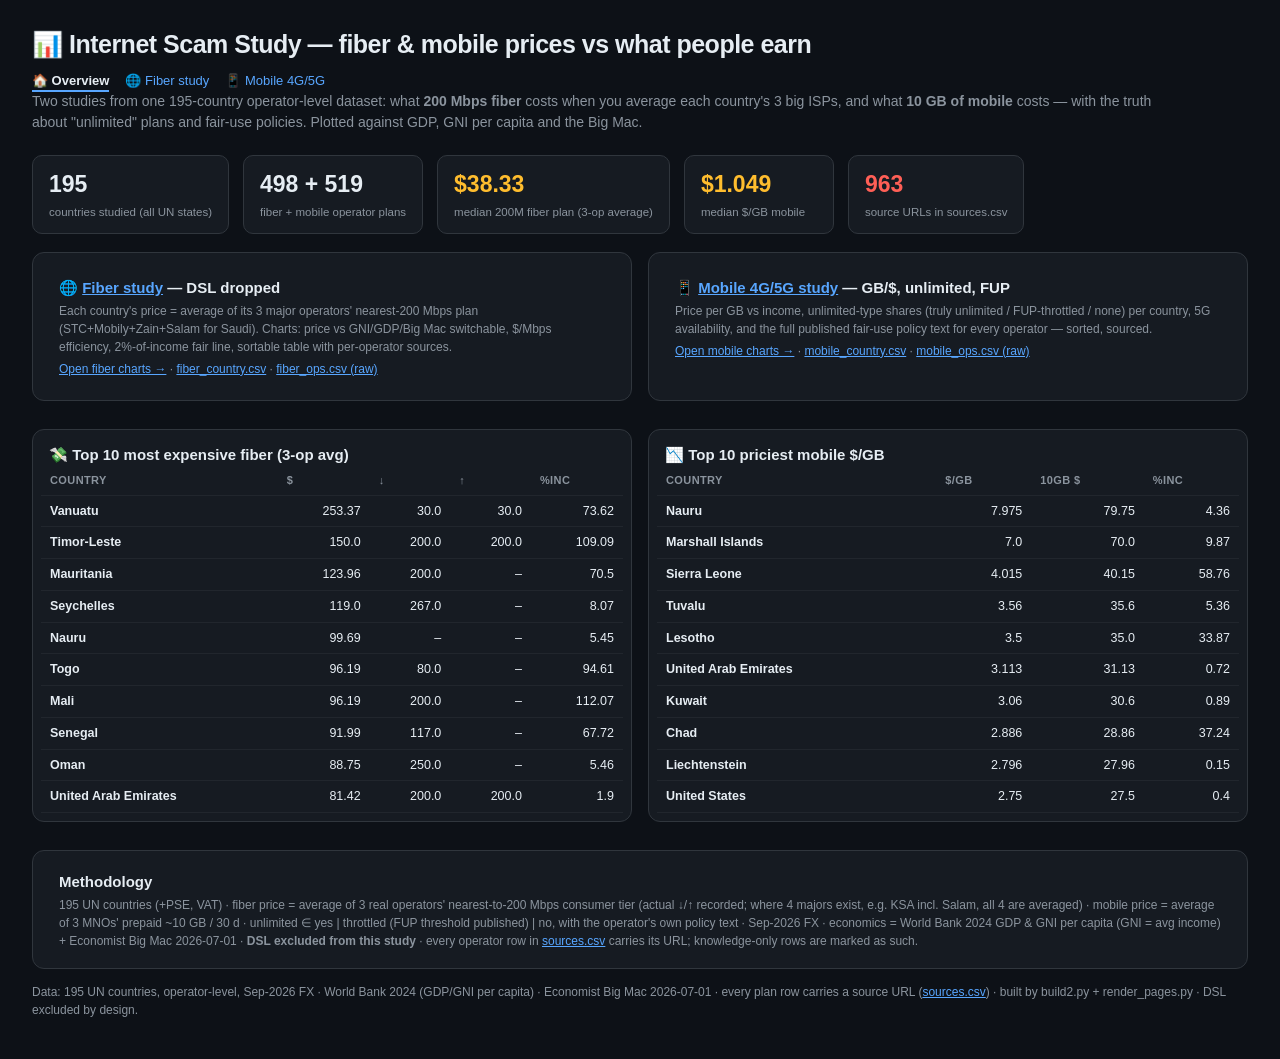
==== docs/index.html @ a50c8c19 "Exclude PNG business-grade tier from consumer average" ====
<!DOCTYPE html>
<html lang="en"><head><meta charset="utf-8">
<title>📊 Internet Scam Study — fiber & mobile prices vs what people earn</title>
<script src="https://cdn.plot.ly/plotly-2.32.0.min.js"></script>
<style>
:root{--bg:#0d1117;--panel:#161b22;--fg:#e6edf3;--dim:#8b949e;--red:#ff5f56;
--amber:#ffbd2e;--green:#3fd68c;--border:#30363d}
*{box-sizing:border-box}body{margin:0;background:var(--bg);color:var(--fg);
font:14px/1.5 -apple-system,"Segoe UI",Roboto,Helvetica,Arial,sans-serif}
header{padding:26px 32px 6px}h1{margin:0 0 6px;font-size:25px;letter-spacing:-.5px}
nav a{color:#58a6ff;text-decoration:none;margin-right:16px;font-size:13px}
nav a.cur{color:var(--fg);font-weight:700;border-bottom:2px solid #58a6ff;
padding-bottom:2px}
.sub{color:var(--dim);max-width:1150px}
.stats{display:flex;gap:14px;flex-wrap:wrap;padding:16px 32px 4px}
.stat{background:var(--panel);border:1px solid var(--border);border-radius:10px;
padding:11px 16px;min-width:150px}.stat b{display:block;font-size:23px}
.stat span{color:var(--dim);font-size:11.5px}
.red b{color:var(--red)}.green b{color:var(--green)}.amber b{color:var(--amber)}
.grid{display:grid;gap:16px;padding:14px 32px}
.grid.two{grid-template-columns:1fr 1fr}
@media(max-width:1100px){.grid.two{grid-template-columns:1fr}}
.card{background:var(--panel);border:1px solid var(--border);border-radius:12px;
padding:8px}.card h2{font-size:15px;margin:6px 8px 0}
.card p{font-size:12px;color:var(--dim);margin:2px 8px 4px}
.controls{padding:4px 32px 0;display:flex;gap:10px;align-items:center;flex-wrap:wrap}
select,button{background:#21262d;color:var(--fg);border:1px solid var(--border);
border-radius:6px;padding:6px 10px;font-size:13px;cursor:pointer}
select:hover,button:hover{border-color:#58a6ff}
.tblwrap{padding:8px 32px 40px;overflow-x:auto}
table{border-collapse:collapse;font-size:12.5px;width:100%}
th,td{padding:6px 9px;text-align:right;border-bottom:1px solid #21262d;
white-space:nowrap}
th:first-child,td:first-child,th.l,td.l{text-align:left}
th{cursor:pointer;color:var(--dim);font-size:11px;text-transform:uppercase;
letter-spacing:.4px;position:sticky;top:0;background:var(--panel)}
th:hover{color:#58a6ff}
tbody tr:hover{background:#1c2128}
.pill{padding:1px 8px;border-radius:20px;font-size:11px;background:#21262d;
color:var(--dim)}
.ok{color:var(--green)}.warn{color:var(--amber)}.bad{color:var(--red)}
a{color:#58a6ff}footer{color:var(--dim);font-size:12px;padding:0 32px 40px}
.exp{font-size:11px;color:var(--dim)}
</style></head><body>
<header><h1>📊 Internet Scam Study — fiber & mobile prices vs what people earn</h1>
<nav><a href="index.html" class=cur>🏠 Overview</a><a href="fiber.html">🌐 Fiber study</a><a href="mobile.html">📱 Mobile 4G/5G</a></nav>
<div class="sub">Two studies from one 195-country operator-level dataset: what <b>200 Mbps fiber</b> costs when you average each country's 3 big ISPs, and what <b>10 GB of mobile</b> costs — with the truth about "unlimited" plans and fair-use policies. Plotted against GDP, GNI per capita and the Big Mac.</div></header>

<div class="stats">
 <div class="stat"><b>195</b><span>countries studied (all UN states)</span></div>
 <div class="stat"><b>498 + 519</b>
 <span>fiber + mobile operator plans</span></div>
 <div class="stat amber"><b>$38.33</b><span>median 200M fiber
 plan (3-op average)</span></div>
 <div class="stat amber"><b>$1.049</b><span>median $/GB mobile</span></div>
 <div class="stat red"><b>963</b><span>source URLs in
 sources.csv</span></div>
</div>
<div class="grid two">
 <div class="card" style="padding:18px">
  <h2>🌐 <a href="fiber.html">Fiber study</a> — DSL dropped</h2>
  <p>Each country's price = average of its 3 major operators' nearest-200 Mbps plan
  (STC+Mobily+Zain+Salam for Saudi). Charts: price vs GNI/GDP/Big Mac switchable,
  $/Mbps efficiency, 2%-of-income fair line, sortable table with per-operator
  sources.</p>
  <p><a href="fiber.html">Open fiber charts →</a> ·
  <a href="data/fiber_country.csv">fiber_country.csv</a> ·
  <a href="data/fiber_ops.csv">fiber_ops.csv (raw)</a></p>
 </div>
 <div class="card" style="padding:18px">
  <h2>📱 <a href="mobile.html">Mobile 4G/5G study</a> — GB/$, unlimited, FUP</h2>
  <p>Price per GB vs income, unlimited-type shares (truly unlimited / FUP-throttled /
  none) per country, 5G availability, and the full published fair-use policy text
  for every operator — sorted, sourced.</p>
  <p><a href="mobile.html">Open mobile charts →</a> ·
  <a href="data/mobile_country.csv">mobile_country.csv</a> ·
  <a href="data/mobile_ops.csv">mobile_ops.csv (raw)</a></p>
 </div>
</div>
<div class="grid two">
 <div class="card"><h2>💸 Top 10 most expensive fiber (3-op avg)</h2><table><thead><tr><th>Country</th><th class="l">$</th><th class="l">↓</th><th class="l">↑</th><th class="l">%inc</th></tr></thead><tbody><tr><td class="l"><b>Vanuatu</b></td><td>253.37</td><td>30.0</td><td>30.0</td><td>73.62</td></tr><tr><td class="l"><b>Timor-Leste</b></td><td>150.0</td><td>200.0</td><td>200.0</td><td>109.09</td></tr><tr><td class="l"><b>Mauritania</b></td><td>123.96</td><td>200.0</td><td>–</td><td>70.5</td></tr><tr><td class="l"><b>Seychelles</b></td><td>119.0</td><td>267.0</td><td>–</td><td>8.07</td></tr><tr><td class="l"><b>Nauru</b></td><td>99.69</td><td>–</td><td>–</td><td>5.45</td></tr><tr><td class="l"><b>Togo</b></td><td>96.19</td><td>80.0</td><td>–</td><td>94.61</td></tr><tr><td class="l"><b>Mali</b></td><td>96.19</td><td>200.0</td><td>–</td><td>112.07</td></tr><tr><td class="l"><b>Senegal</b></td><td>91.99</td><td>117.0</td><td>–</td><td>67.72</td></tr><tr><td class="l"><b>Oman</b></td><td>88.75</td><td>250.0</td><td>–</td><td>5.46</td></tr><tr><td class="l"><b>United Arab Emirates</b></td><td>81.42</td><td>200.0</td><td>200.0</td><td>1.9</td></tr></tbody></table></div>
 <div class="card"><h2>📉 Top 10 priciest mobile $/GB</h2><table><thead><tr><th>Country</th><th class="l">$/GB</th><th class="l">10GB $</th><th class="l">%inc</th></tr></thead><tbody><tr><td class="l"><b>Nauru</b></td><td>7.975</td><td>79.75</td><td>4.36</td></tr><tr><td class="l"><b>Marshall Islands</b></td><td>7.0</td><td>70.0</td><td>9.87</td></tr><tr><td class="l"><b>Sierra Leone</b></td><td>4.015</td><td>40.15</td><td>58.76</td></tr><tr><td class="l"><b>Tuvalu</b></td><td>3.56</td><td>35.6</td><td>5.36</td></tr><tr><td class="l"><b>Lesotho</b></td><td>3.5</td><td>35.0</td><td>33.87</td></tr><tr><td class="l"><b>United Arab Emirates</b></td><td>3.113</td><td>31.13</td><td>0.72</td></tr><tr><td class="l"><b>Kuwait</b></td><td>3.06</td><td>30.6</td><td>0.89</td></tr><tr><td class="l"><b>Chad</b></td><td>2.886</td><td>28.86</td><td>37.24</td></tr><tr><td class="l"><b>Liechtenstein</b></td><td>2.796</td><td>27.96</td><td>0.15</td></tr><tr><td class="l"><b>United States</b></td><td>2.75</td><td>27.5</td><td>0.4</td></tr></tbody></table></div>
</div>
<div class="grid"><div class="card" style="padding:14px 18px">
 <h2>Methodology</h2>
 <p class="sub" style="max-width:none">195 UN countries (+PSE, VAT) · fiber price =
 average of 3 real operators' nearest-to-200 Mbps consumer tier (actual ↓/↑ recorded;
 where 4 majors exist, e.g. KSA incl. Salam, all 4 are averaged) · mobile price =
 average of 3 MNOs' prepaid ~10 GB / 30 d · unlimited ∈
 yes | throttled (FUP threshold published) | no, with the operator's own policy text ·
 Sep-2026 FX · economics = World Bank 2024 GDP & GNI per capita (GNI = avg income) +
 Economist Big Mac 2026-07-01 · <b>DSL excluded from this study</b> ·
 every operator row in <a href="data/sources.csv">sources.csv</a> carries its URL;
 knowledge-only rows are marked as such.</p>
</div></div>

<footer>Data: 195 UN countries, operator-level, Sep-2026 FX · World Bank 2024
(GDP/GNI per capita) · Economist Big Mac 2026-07-01 · every plan row carries a
source URL (<a href="data/sources.csv">sources.csv</a>) · built by
build2.py + render_pages.py · DSL excluded by design.</footer>
<script></script>
</body></html>
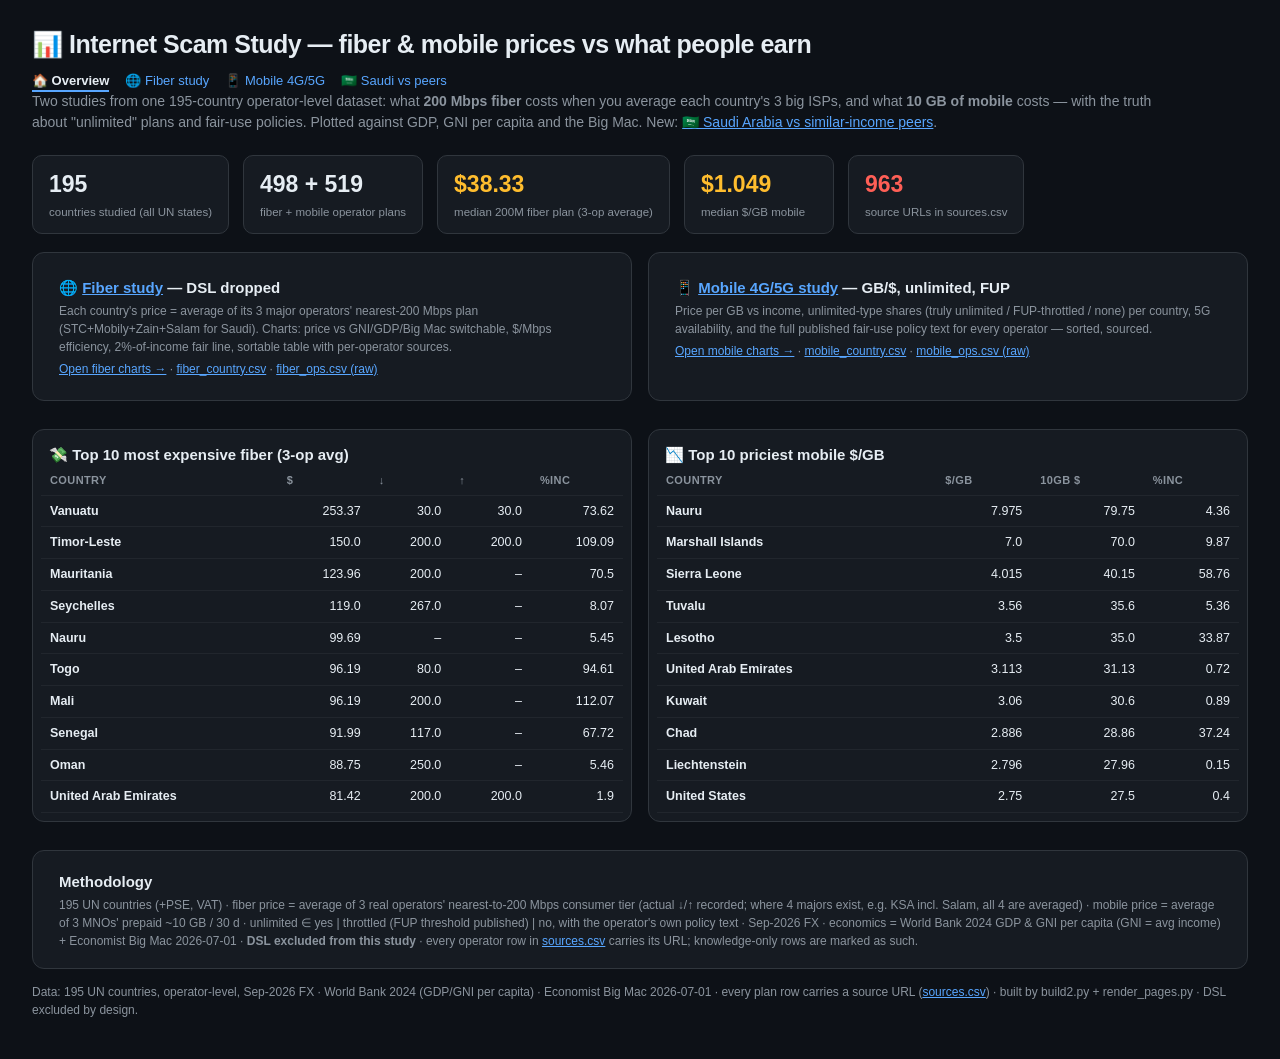
==== commit b678f6bc: "Add Saudi vs peers page (fiber + mobile tables)" ====
--- a/docs/index.html
+++ b/docs/index.html
@@ -43,8 +43,8 @@
 .exp{font-size:11px;color:var(--dim)}
 </style></head><body>
 <header><h1>📊 Internet Scam Study — fiber & mobile prices vs what people earn</h1>
-<nav><a href="index.html" class=cur>🏠 Overview</a><a href="fiber.html">🌐 Fiber study</a><a href="mobile.html">📱 Mobile 4G/5G</a></nav>
-<div class="sub">Two studies from one 195-country operator-level dataset: what <b>200 Mbps fiber</b> costs when you average each country's 3 big ISPs, and what <b>10 GB of mobile</b> costs — with the truth about "unlimited" plans and fair-use policies. Plotted against GDP, GNI per capita and the Big Mac.</div></header>
+<nav><a href="index.html" class=cur>🏠 Overview</a><a href="fiber.html">🌐 Fiber study</a><a href="mobile.html">📱 Mobile 4G/5G</a><a href="saudi.html">🇸🇦 Saudi vs peers</a></nav>
+<div class="sub">Two studies from one 195-country operator-level dataset: what <b>200 Mbps fiber</b> costs when you average each country's 3 big ISPs, and what <b>10 GB of mobile</b> costs — with the truth about "unlimited" plans and fair-use policies. Plotted against GDP, GNI per capita and the Big Mac. New: <a href="saudi.html">🇸🇦 Saudi Arabia vs similar-income peers</a>.</div></header>
 
 <div class="stats">
  <div class="stat"><b>195</b><span>countries studied (all UN states)</span></div>
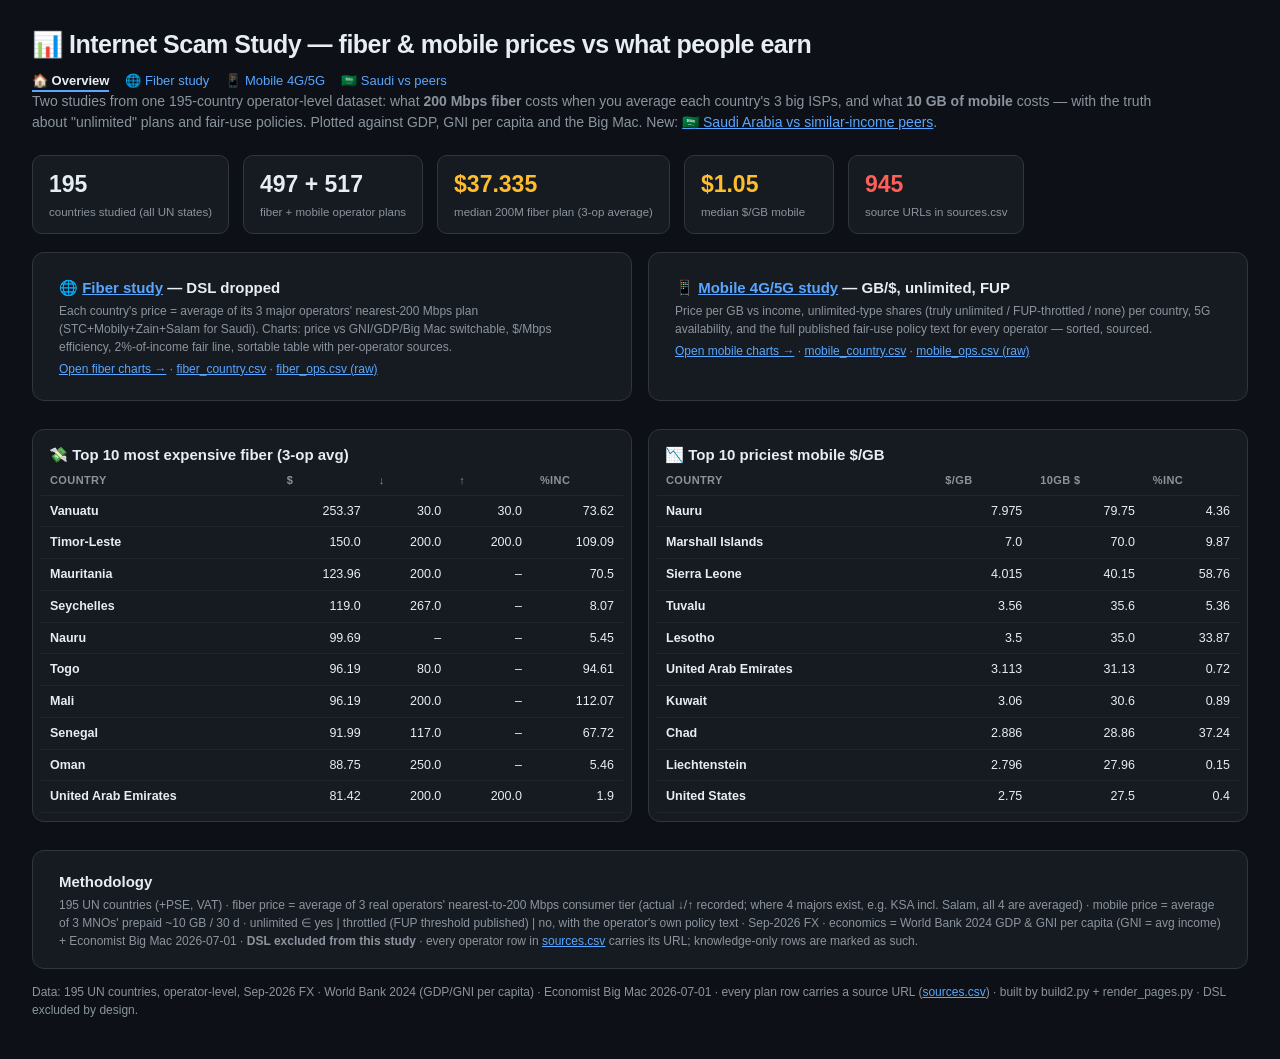
==== commit 87596729: "South America final clean version" ====
--- a/docs/index.html
+++ b/docs/index.html
@@ -48,12 +48,12 @@
 
 <div class="stats">
  <div class="stat"><b>195</b><span>countries studied (all UN states)</span></div>
- <div class="stat"><b>498 + 519</b>
+ <div class="stat"><b>497 + 517</b>
  <span>fiber + mobile operator plans</span></div>
- <div class="stat amber"><b>$38.33</b><span>median 200M fiber
+ <div class="stat amber"><b>$37.335</b><span>median 200M fiber
  plan (3-op average)</span></div>
- <div class="stat amber"><b>$1.049</b><span>median $/GB mobile</span></div>
- <div class="stat red"><b>963</b><span>source URLs in
+ <div class="stat amber"><b>$1.05</b><span>median $/GB mobile</span></div>
+ <div class="stat red"><b>945</b><span>source URLs in
  sources.csv</span></div>
 </div>
 <div class="grid two">
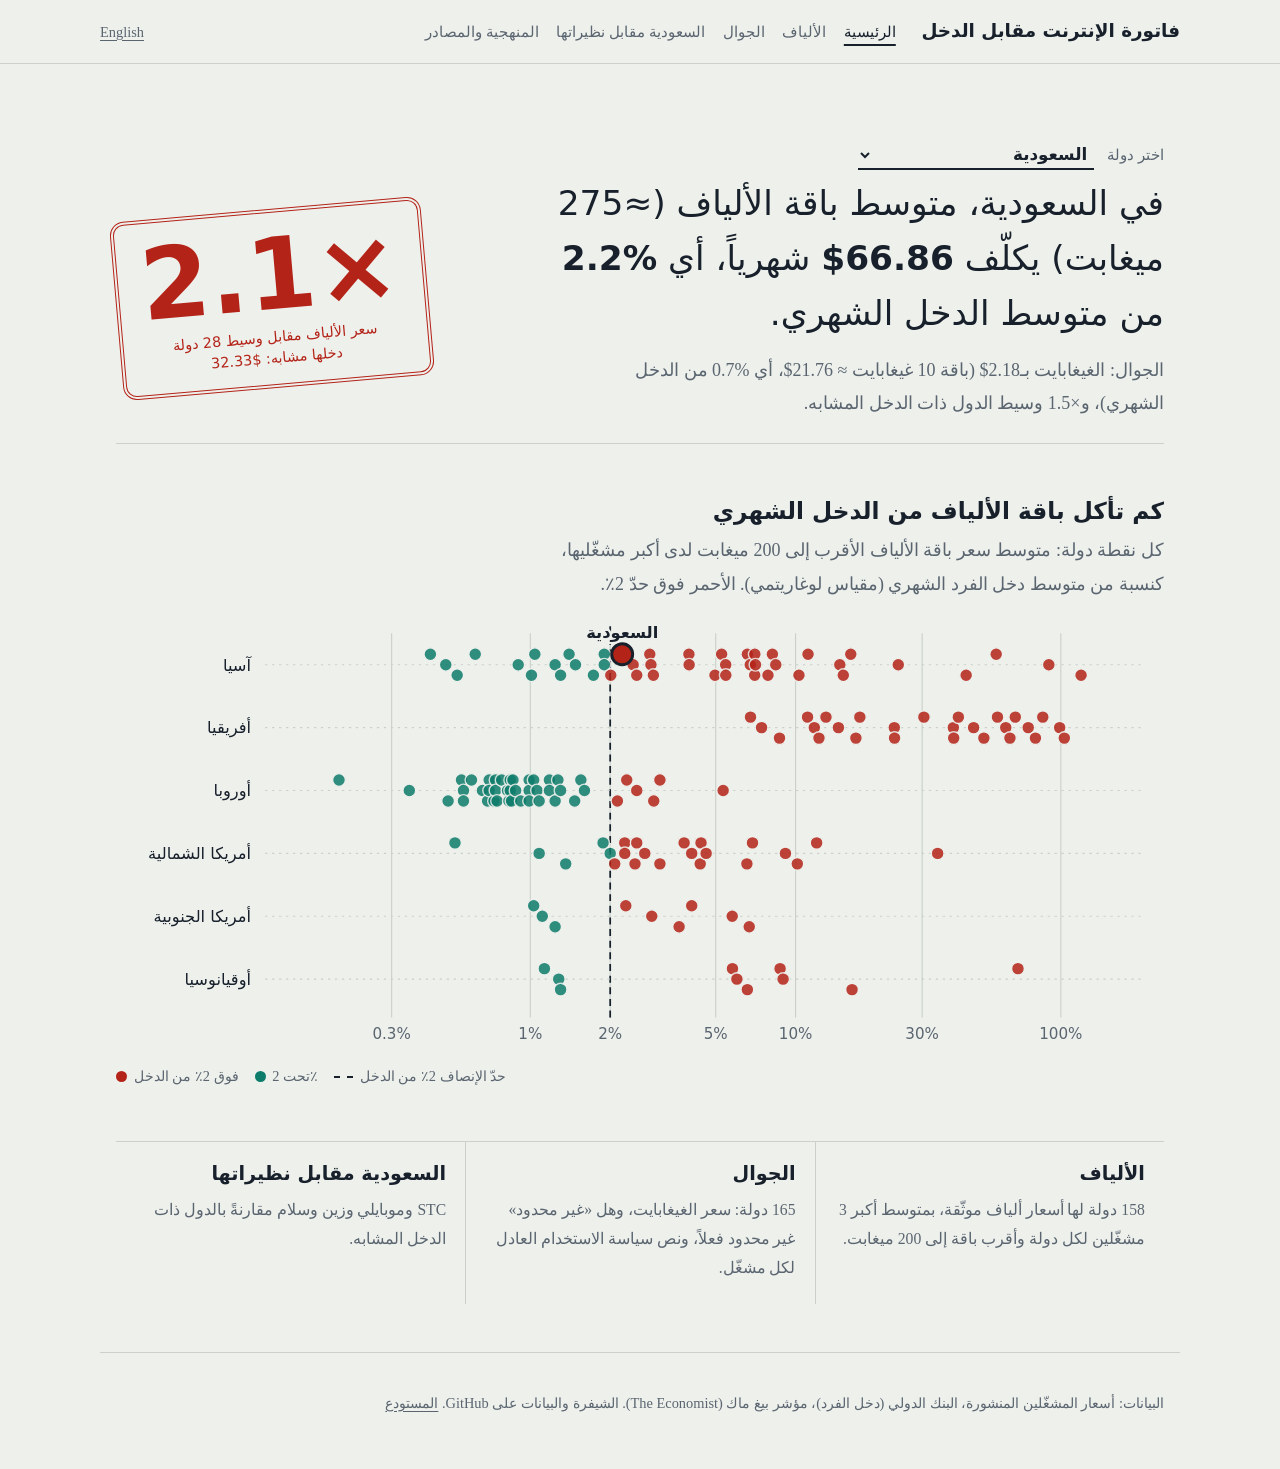
==== commit 67955f8a: "Arabic-first redesign, audit tooling, README - render_site.py replaces render_pages.py: Arabic at do" ====
--- a/docs/index.html
+++ b/docs/index.html
@@ -1,102 +1,40 @@
-<!DOCTYPE html>
-<html lang="en"><head><meta charset="utf-8">
-<title>📊 Internet Scam Study — fiber & mobile prices vs what people earn</title>
-<script src="https://cdn.plot.ly/plotly-2.32.0.min.js"></script>
-<style>
-:root{--bg:#0d1117;--panel:#161b22;--fg:#e6edf3;--dim:#8b949e;--red:#ff5f56;
---amber:#ffbd2e;--green:#3fd68c;--border:#30363d}
-*{box-sizing:border-box}body{margin:0;background:var(--bg);color:var(--fg);
-font:14px/1.5 -apple-system,"Segoe UI",Roboto,Helvetica,Arial,sans-serif}
-header{padding:26px 32px 6px}h1{margin:0 0 6px;font-size:25px;letter-spacing:-.5px}
-nav a{color:#58a6ff;text-decoration:none;margin-right:16px;font-size:13px}
-nav a.cur{color:var(--fg);font-weight:700;border-bottom:2px solid #58a6ff;
-padding-bottom:2px}
-.sub{color:var(--dim);max-width:1150px}
-.stats{display:flex;gap:14px;flex-wrap:wrap;padding:16px 32px 4px}
-.stat{background:var(--panel);border:1px solid var(--border);border-radius:10px;
-padding:11px 16px;min-width:150px}.stat b{display:block;font-size:23px}
-.stat span{color:var(--dim);font-size:11.5px}
-.red b{color:var(--red)}.green b{color:var(--green)}.amber b{color:var(--amber)}
-.grid{display:grid;gap:16px;padding:14px 32px}
-.grid.two{grid-template-columns:1fr 1fr}
-@media(max-width:1100px){.grid.two{grid-template-columns:1fr}}
-.card{background:var(--panel);border:1px solid var(--border);border-radius:12px;
-padding:8px}.card h2{font-size:15px;margin:6px 8px 0}
-.card p{font-size:12px;color:var(--dim);margin:2px 8px 4px}
-.controls{padding:4px 32px 0;display:flex;gap:10px;align-items:center;flex-wrap:wrap}
-select,button{background:#21262d;color:var(--fg);border:1px solid var(--border);
-border-radius:6px;padding:6px 10px;font-size:13px;cursor:pointer}
-select:hover,button:hover{border-color:#58a6ff}
-.tblwrap{padding:8px 32px 40px;overflow-x:auto}
-table{border-collapse:collapse;font-size:12.5px;width:100%}
-th,td{padding:6px 9px;text-align:right;border-bottom:1px solid #21262d;
-white-space:nowrap}
-th:first-child,td:first-child,th.l,td.l{text-align:left}
-th{cursor:pointer;color:var(--dim);font-size:11px;text-transform:uppercase;
-letter-spacing:.4px;position:sticky;top:0;background:var(--panel)}
-th:hover{color:#58a6ff}
-tbody tr:hover{background:#1c2128}
-.pill{padding:1px 8px;border-radius:20px;font-size:11px;background:#21262d;
-color:var(--dim)}
-.ok{color:var(--green)}.warn{color:var(--amber)}.bad{color:var(--red)}
-a{color:#58a6ff}footer{color:var(--dim);font-size:12px;padding:0 32px 40px}
-.exp{font-size:11px;color:var(--dim)}
-</style></head><body>
-<header><h1>📊 Internet Scam Study — fiber & mobile prices vs what people earn</h1>
-<nav><a href="index.html" class=cur>🏠 Overview</a><a href="fiber.html">🌐 Fiber study</a><a href="mobile.html">📱 Mobile 4G/5G</a><a href="saudi.html">🇸🇦 Saudi vs peers</a></nav>
-<div class="sub">Two studies from one 195-country operator-level dataset: what <b>200 Mbps fiber</b> costs when you average each country's 3 big ISPs, and what <b>10 GB of mobile</b> costs — with the truth about "unlimited" plans and fair-use policies. Plotted against GDP, GNI per capita and the Big Mac. New: <a href="saudi.html">🇸🇦 Saudi Arabia vs similar-income peers</a>.</div></header>
+<!doctype html>
+<html lang="ar" dir="rtl">
+<head><meta charset="utf-8"><meta name="viewport" content="width=device-width,initial-scale=1">
+<title>فاتورة الإنترنت مقابل الدخل</title><meta name="description" content="دراسة لأسعار الألياف والجوال في 195 دولة، بمتوسط أكبر 3 مشغّلين في كل دولة، مقارنةً بدخل الفرد.">
+<link rel="stylesheet" href="assets/fonts.css"><link rel="stylesheet" href="assets/site.css">
+</head>
+<body>
+<header class="top"><a class="brand" href="index.html">فاتورة الإنترنت مقابل الدخل</a>
+<nav aria-label="primary"><a href="index.html" aria-current=page>الرئيسية</a><a href="fiber.html">الألياف</a><a href="mobile.html">الجوال</a><a href="saudi.html">السعودية مقابل نظيراتها</a><a href="method.html">المنهجية والمصادر</a></nav>
+<a class="lang" href="en/index.html" hreflang="en">English</a></header>
+<main>
 
-<div class="stats">
- <div class="stat"><b>195</b><span>countries studied (all UN states)</span></div>
- <div class="stat"><b>497 + 517</b>
- <span>fiber + mobile operator plans</span></div>
- <div class="stat amber"><b>$37.335</b><span>median 200M fiber
- plan (3-op average)</span></div>
- <div class="stat amber"><b>$1.05</b><span>median $/GB mobile</span></div>
- <div class="stat red"><b>945</b><span>source URLs in
- sources.csv</span></div>
-</div>
-<div class="grid two">
- <div class="card" style="padding:18px">
-  <h2>🌐 <a href="fiber.html">Fiber study</a> — DSL dropped</h2>
-  <p>Each country's price = average of its 3 major operators' nearest-200 Mbps plan
-  (STC+Mobily+Zain+Salam for Saudi). Charts: price vs GNI/GDP/Big Mac switchable,
-  $/Mbps efficiency, 2%-of-income fair line, sortable table with per-operator
-  sources.</p>
-  <p><a href="fiber.html">Open fiber charts →</a> ·
-  <a href="data/fiber_country.csv">fiber_country.csv</a> ·
-  <a href="data/fiber_ops.csv">fiber_ops.csv (raw)</a></p>
- </div>
- <div class="card" style="padding:18px">
-  <h2>📱 <a href="mobile.html">Mobile 4G/5G study</a> — GB/$, unlimited, FUP</h2>
-  <p>Price per GB vs income, unlimited-type shares (truly unlimited / FUP-throttled /
-  none) per country, 5G availability, and the full published fair-use policy text
-  for every operator — sorted, sourced.</p>
-  <p><a href="mobile.html">Open mobile charts →</a> ·
-  <a href="data/mobile_country.csv">mobile_country.csv</a> ·
-  <a href="data/mobile_ops.csv">mobile_ops.csv (raw)</a></p>
- </div>
-</div>
-<div class="grid two">
- <div class="card"><h2>💸 Top 10 most expensive fiber (3-op avg)</h2><table><thead><tr><th>Country</th><th class="l">$</th><th class="l">↓</th><th class="l">↑</th><th class="l">%inc</th></tr></thead><tbody><tr><td class="l"><b>Vanuatu</b></td><td>253.37</td><td>30.0</td><td>30.0</td><td>73.62</td></tr><tr><td class="l"><b>Timor-Leste</b></td><td>150.0</td><td>200.0</td><td>200.0</td><td>109.09</td></tr><tr><td class="l"><b>Mauritania</b></td><td>123.96</td><td>200.0</td><td>–</td><td>70.5</td></tr><tr><td class="l"><b>Seychelles</b></td><td>119.0</td><td>267.0</td><td>–</td><td>8.07</td></tr><tr><td class="l"><b>Nauru</b></td><td>99.69</td><td>–</td><td>–</td><td>5.45</td></tr><tr><td class="l"><b>Togo</b></td><td>96.19</td><td>80.0</td><td>–</td><td>94.61</td></tr><tr><td class="l"><b>Mali</b></td><td>96.19</td><td>200.0</td><td>–</td><td>112.07</td></tr><tr><td class="l"><b>Senegal</b></td><td>91.99</td><td>117.0</td><td>–</td><td>67.72</td></tr><tr><td class="l"><b>Oman</b></td><td>88.75</td><td>250.0</td><td>–</td><td>5.46</td></tr><tr><td class="l"><b>United Arab Emirates</b></td><td>81.42</td><td>200.0</td><td>200.0</td><td>1.9</td></tr></tbody></table></div>
- <div class="card"><h2>📉 Top 10 priciest mobile $/GB</h2><table><thead><tr><th>Country</th><th class="l">$/GB</th><th class="l">10GB $</th><th class="l">%inc</th></tr></thead><tbody><tr><td class="l"><b>Nauru</b></td><td>7.975</td><td>79.75</td><td>4.36</td></tr><tr><td class="l"><b>Marshall Islands</b></td><td>7.0</td><td>70.0</td><td>9.87</td></tr><tr><td class="l"><b>Sierra Leone</b></td><td>4.015</td><td>40.15</td><td>58.76</td></tr><tr><td class="l"><b>Tuvalu</b></td><td>3.56</td><td>35.6</td><td>5.36</td></tr><tr><td class="l"><b>Lesotho</b></td><td>3.5</td><td>35.0</td><td>33.87</td></tr><tr><td class="l"><b>United Arab Emirates</b></td><td>3.113</td><td>31.13</td><td>0.72</td></tr><tr><td class="l"><b>Kuwait</b></td><td>3.06</td><td>30.6</td><td>0.89</td></tr><tr><td class="l"><b>Chad</b></td><td>2.886</td><td>28.86</td><td>37.24</td></tr><tr><td class="l"><b>Liechtenstein</b></td><td>2.796</td><td>27.96</td><td>0.15</td></tr><tr><td class="l"><b>United States</b></td><td>2.75</td><td>27.5</td><td>0.4</td></tr></tbody></table></div>
-</div>
-<div class="grid"><div class="card" style="padding:14px 18px">
- <h2>Methodology</h2>
- <p class="sub" style="max-width:none">195 UN countries (+PSE, VAT) · fiber price =
- average of 3 real operators' nearest-to-200 Mbps consumer tier (actual ↓/↑ recorded;
- where 4 majors exist, e.g. KSA incl. Salam, all 4 are averaged) · mobile price =
- average of 3 MNOs' prepaid ~10 GB / 30 d · unlimited ∈
- yes | throttled (FUP threshold published) | no, with the operator's own policy text ·
- Sep-2026 FX · economics = World Bank 2024 GDP & GNI per capita (GNI = avg income) +
- Economist Big Mac 2026-07-01 · <b>DSL excluded from this study</b> ·
- every operator row in <a href="data/sources.csv">sources.csv</a> carries its URL;
- knowledge-only rows are marked as such.</p>
-</div></div>
-
-<footer>Data: 195 UN countries, operator-level, Sep-2026 FX · World Bank 2024
-(GDP/GNI per capita) · Economist Big Mac 2026-07-01 · every plan row carries a
-source URL (<a href="data/sources.csv">sources.csv</a>) · built by
-build2.py + render_pages.py · DSL excluded by design.</footer>
-<script></script>
+<section class="hero" aria-live="polite">
+<label class="picker"><span>اختر دولة</span><select id="country"><option value="ISL">آيسلندا</option><option value="AZE">أذربيجان</option><option value="ARM">أرمينيا</option><option value="AUS">أستراليا</option><option value="CAF">أفريقيا الوسطى</option><option value="AFG">أفغانستان</option><option value="ALB">ألبانيا</option><option value="DEU">ألمانيا</option><option value="ATG">أنتيغوا وبربودا</option><option value="AND">أندورا</option><option value="AGO">أنغولا</option><option value="URY">أورغواي</option><option value="UZB">أوزبكستان</option><option value="UGA">أوغندا</option><option value="UKR">أوكرانيا</option><option value="IRL">أيرلندا</option><option value="ETH">إثيوبيا</option><option value="ERI">إريتريا</option><option value="ESP">إسبانيا</option><option value="EST">إستونيا</option><option value="ISR">إسرائيل</option><option value="SWZ">إسواتيني</option><option value="IDN">إندونيسيا</option><option value="IRN">إيران</option><option value="ITA">إيطاليا</option><option value="ARG">الأرجنتين</option><option value="JOR">الأردن</option><option value="ECU">الإكوادور</option><option value="ARE">الإمارات</option><option value="BHR">البحرين</option><option value="BRA">البرازيل</option><option value="PRT">البرتغال</option><option value="BIH">البوسنة والهرسك</option><option value="CZE">التشيك</option><option value="MNE">الجبل الأسود</option><option value="DZA">الجزائر</option><option value="DNK">الدانمرك</option><option value="DOM">الدومينيكان</option><option value="CPV">الرأس الأخضر</option><option value="SAU" selected>السعودية</option><option value="SLV">السلفادور</option><option value="SEN">السنغال</option><option value="SDN">السودان</option><option value="SWE">السويد</option><option value="SOM">الصومال</option><option value="CHN">الصين</option><option value="IRQ">العراق</option><option value="GAB">الغابون</option><option value="VAT">الفاتيكان</option><option value="PHL">الفلبين</option><option value="CMR">الكاميرون</option><option value="COG">الكونغو</option><option value="COD">الكونغو الديمقراطية</option><option value="KWT">الكويت</option><option value="MAR">المغرب</option><option value="MEX">المكسيك</option><option value="GBR">المملكة المتحدة</option><option value="NOR">النرويج</option><option value="AUT">النمسا</option><option value="NER">النيجر</option><option value="IND">الهند</option><option value="USA">الولايات المتحدة</option><option value="JPN">اليابان</option><option value="YEM">اليمن</option><option value="GRC">اليونان</option><option value="PNG">بابوا غينيا الجديدة</option><option value="PRY">باراغواي</option><option value="PAK">باكستان</option><option value="PLW">بالاو</option><option value="BRB">بربادوس</option><option value="BRN">بروناي</option><option value="BEL">بلجيكا</option><option value="BGR">بلغاريا</option><option value="BLZ">بليز</option><option value="BGD">بنغلاديش</option><option value="PAN">بنما</option><option value="BEN">بنين</option><option value="BTN">بوتان</option><option value="BWA">بوتسوانا</option><option value="BFA">بوركينا فاسو</option><option value="BDI">بوروندي</option><option value="POL">بولندا</option><option value="BOL">بوليفيا</option><option value="PER">بيرو</option><option value="BLR">بيلاروس</option><option value="THA">تايلاند</option><option value="TKM">تركمانستان</option><option value="TUR">تركيا</option><option value="TTO">ترينيداد وتوباغو</option><option value="TCD">تشاد</option><option value="CHL">تشيلي</option><option value="TZA">تنزانيا</option><option value="TGO">توغو</option><option value="TUV">توفالو</option><option value="TUN">تونس</option><option value="TON">تونغا</option><option value="TLS">تيمور - ليشتي</option><option value="JAM">جامايكا</option><option value="BHS">جزر البهاما</option><option value="COM">جزر القمر</option><option value="MDV">جزر المالديف</option><option value="SLB">جزر سليمان</option><option value="MHL">جزر مارشال</option><option value="ZAF">جنوب أفريقيا</option><option value="SSD">جنوب السودان</option><option value="GEO">جورجيا</option><option value="DJI">جيبوتي</option><option value="DMA">دومينيكا</option><option value="RWA">رواندا</option><option value="RUS">روسيا</option><option value="ROU">رومانيا</option><option value="ZMB">زامبيا</option><option value="ZWE">زيمبابوي</option><option value="CIV">ساحل العاج</option><option value="WSM">ساموا</option><option value="SMR">سان مارينو</option><option value="VCT">سانت فنسنت والغرينادين</option><option value="KNA">سانت كيتس ونيفيس</option><option value="LCA">سانت لوسيا</option><option value="STP">ساو تومي وبرينسيبي</option><option value="LKA">سريلانكا</option><option value="SVK">سلوفاكيا</option><option value="SVN">سلوفينيا</option><option value="SGP">سنغافورة</option><option value="SYR">سوريا</option><option value="SUR">سورينام</option><option value="CHE">سويسرا</option><option value="SLE">سيراليون</option><option value="SYC">سيشل</option><option value="SRB">صربيا</option><option value="TJK">طاجيكستان</option><option value="OMN">عُمان</option><option value="GMB">غامبيا</option><option value="GHA">غانا</option><option value="GRD">غرينادا</option><option value="GTM">غواتيمالا</option><option value="GUY">غيانا</option><option value="GIN">غينيا</option><option value="GNQ">غينيا الاستوائية</option><option value="GNB">غينيا بيساو</option><option value="VUT">فانواتو</option><option value="FRA">فرنسا</option><option value="PSE">فلسطين</option><option value="VEN">فنزويلا</option><option value="FIN">فنلندا</option><option value="VNM">فيتنام</option><option value="FJI">فيجي</option><option value="CYP">قبرص</option><option value="QAT">قطر</option><option value="KGZ">قيرغيزستان</option><option value="KAZ">كازاخستان</option><option value="HRV">كرواتيا</option><option value="KHM">كمبوديا</option><option value="CAN">كندا</option><option value="CUB">كوبا</option><option value="KOR">كوريا الجنوبية</option><option value="PRK">كوريا الشمالية</option><option value="CRI">كوستاريكا</option><option value="COL">كولومبيا</option><option value="KIR">كيريباتي</option><option value="KEN">كينيا</option><option value="LVA">لاتفيا</option><option value="LAO">لاوس</option><option value="LBN">لبنان</option><option value="LUX">لوكسمبورغ</option><option value="LBY">ليبيا</option><option value="LBR">ليبيريا</option><option value="LTU">ليتوانيا</option><option value="LIE">ليختنشتاين</option><option value="LSO">ليسوتو</option><option value="MLT">مالطا</option><option value="MLI">مالي</option><option value="MYS">ماليزيا</option><option value="MDG">مدغشقر</option><option value="EGY">مصر</option><option value="MKD">مقدونيا الشمالية</option><option value="MWI">ملاوي</option><option value="MNG">منغوليا</option><option value="MRT">موريتانيا</option><option value="MUS">موريشيوس</option><option value="MOZ">موزمبيق</option><option value="MDA">مولدوفا</option><option value="MCO">موناكو</option><option value="MMR">ميانمار (بورما)</option><option value="FSM">ميكرونيزيا</option><option value="NAM">ناميبيا</option><option value="NRU">ناورو</option><option value="NPL">نيبال</option><option value="NGA">نيجيريا</option><option value="NIC">نيكاراغوا</option><option value="NZL">نيوزيلندا</option><option value="HTI">هايتي</option><option value="HND">هندوراس</option><option value="HUN">هنغاريا</option><option value="NLD">هولندا</option></select></label>
+<p class="lede" id="lede"></p>
+<p class="stamp" id="stamp" hidden><span id="stampnum"></span><span id="stamplab"></span></p>
+<p class="lede2" id="lede2"></p>
+</section>
+<section>
+<h2>كم تأكل باقة الألياف من الدخل الشهري</h2>
+<p class="note">كل نقطة دولة: متوسط سعر باقة الألياف الأقرب إلى 200 ميغابت لدى أكبر مشغّليها، كنسبة من متوسط دخل الفرد الشهري (مقياس لوغاريتمي). الأحمر فوق حدّ 2٪.</p>
+<figure class="scroll"><svg class="chart strip" data-kind="f" viewBox="0 0 900 378" role="img" aria-label="كم تأكل باقة الألياف من الدخل الشهري"><line class="grid" x1="236.7" x2="236.7" y1="14" y2="344"/><text class="tick" x="236.7" y="362" text-anchor="middle">0.3%</text><line class="grid" x1="355.8" x2="355.8" y1="14" y2="344"/><text class="tick" x="355.8" y="362" text-anchor="middle">1%</text><line class="grid" x1="424.4" x2="424.4" y1="14" y2="344"/><text class="tick" x="424.4" y="362" text-anchor="middle">2%</text><line class="grid" x1="515.0" x2="515.0" y1="14" y2="344"/><text class="tick" x="515.0" y="362" text-anchor="middle">5%</text><line class="grid" x1="583.6" x2="583.6" y1="14" y2="344"/><text class="tick" x="583.6" y="362" text-anchor="middle">10%</text><line class="grid" x1="692.3" x2="692.3" y1="14" y2="344"/><text class="tick" x="692.3" y="362" text-anchor="middle">30%</text><line class="grid" x1="811.4" x2="811.4" y1="14" y2="344"/><text class="tick" x="811.4" y="362" text-anchor="middle">100%</text><line class="fair" x1="424.4" x2="424.4" y1="8" y2="344"/><line class="lane" x1="128" x2="880" y1="41.0" y2="41.0"/><text class="lab" x="116" y="46.0" text-anchor="end">آسيا</text><circle class="dot under" data-iso="SGP" cx="270.0" cy="32.0" r="5.5"/><circle class="dot under" data-iso="CHN" cx="283.2" cy="41.0" r="5.5"/><circle class="dot under" data-iso="KOR" cx="293.0" cy="50.0" r="5.5"/><circle class="dot under" data-iso="ISR" cx="308.5" cy="32.0" r="5.5"/><circle class="dot under" data-iso="IRN" cx="345.4" cy="41.0" r="5.5"/><circle class="dot under" data-iso="JPN" cx="356.8" cy="50.0" r="5.5"/><circle class="dot under" data-iso="CYP" cx="359.7" cy="32.0" r="5.5"/><circle class="dot under" data-iso="KWT" cx="377.1" cy="41.0" r="5.5"/><circle class="dot under" data-iso="QAT" cx="381.8" cy="50.0" r="5.5"/><circle class="dot under" data-iso="TUR" cx="389.1" cy="32.0" r="5.5"/><circle class="dot under" data-iso="BRN" cx="394.6" cy="41.0" r="5.5"/><circle class="dot under" data-iso="KAZ" cx="410.0" cy="50.0" r="5.5"/><circle class="dot under" data-iso="VNM" cx="419.3" cy="32.0" r="5.5"/><circle class="dot under" data-iso="ARE" cx="419.3" cy="41.0" r="5.5"/><circle class="dot over" data-iso="ARM" cx="424.9" cy="50.0" r="5.5"/><circle class="dot over" data-iso="SAU" cx="434.7" cy="32.0" r="5.5"/><circle class="dot over" data-iso="BTN" cx="444.1" cy="41.0" r="5.5"/><circle class="dot over" data-iso="THA" cx="447.2" cy="50.0" r="5.5"/><circle class="dot over" data-iso="MYS" cx="458.4" cy="32.0" r="5.5"/><circle class="dot over" data-iso="BHR" cx="459.4" cy="41.0" r="5.5"/><circle class="dot over" data-iso="AZE" cx="461.5" cy="50.0" r="5.5"/><circle class="dot over" data-iso="GEO" cx="492.0" cy="32.0" r="5.5"/><circle class="dot over" data-iso="MNG" cx="492.2" cy="41.0" r="5.5"/><circle class="dot over" data-iso="IND" cx="514.4" cy="50.0" r="5.5"/><circle class="dot over" data-iso="IDN" cx="520.1" cy="32.0" r="5.5"/><circle class="dot over" data-iso="UZB" cx="523.6" cy="41.0" r="5.5"/><circle class="dot over" data-iso="OMN" cx="523.7" cy="50.0" r="5.5"/><circle class="dot over" data-iso="PHL" cx="542.2" cy="32.0" r="5.5"/><circle class="dot over" data-iso="IRQ" cx="544.7" cy="41.0" r="5.5"/><circle class="dot over" data-iso="MDV" cx="548.5" cy="50.0" r="5.5"/><circle class="dot over" data-iso="LKA" cx="548.6" cy="32.0" r="5.5"/><circle class="dot over" data-iso="KGZ" cx="549.2" cy="41.0" r="5.5"/><circle class="dot over" data-iso="JOR" cx="559.9" cy="50.0" r="5.5"/><circle class="dot over" data-iso="TJK" cx="563.7" cy="32.0" r="5.5"/><circle class="dot over" data-iso="LBN" cx="566.6" cy="41.0" r="5.5"/><circle class="dot over" data-iso="NPL" cx="586.5" cy="50.0" r="5.5"/><circle class="dot over" data-iso="BGD" cx="594.3" cy="32.0" r="5.5"/><circle class="dot over" data-iso="PSE" cx="621.6" cy="41.0" r="5.5"/><circle class="dot over" data-iso="TKM" cx="624.6" cy="50.0" r="5.5"/><circle class="dot over" data-iso="KHM" cx="631.0" cy="32.0" r="5.5"/><circle class="dot over" data-iso="PAK" cx="671.8" cy="41.0" r="5.5"/><circle class="dot over" data-iso="LAO" cx="730.1" cy="50.0" r="5.5"/><circle class="dot over" data-iso="MMR" cx="755.9" cy="32.0" r="5.5"/><circle class="dot over" data-iso="AFG" cx="801.1" cy="41.0" r="5.5"/><circle class="dot over" data-iso="TLS" cx="828.8" cy="50.0" r="5.5"/><line class="lane" x1="128" x2="880" y1="95.0" y2="95.0"/><text class="lab" x="116" y="100.0" text-anchor="end">أفريقيا</text><circle class="dot over" data-iso="LBY" cx="544.9" cy="86.0" r="5.5"/><circle class="dot over" data-iso="SYC" cx="554.4" cy="95.0" r="5.5"/><circle class="dot over" data-iso="TUN" cx="569.8" cy="104.0" r="5.5"/><circle class="dot over" data-iso="ZAF" cx="593.9" cy="86.0" r="5.5"/><circle class="dot over" data-iso="GNQ" cx="599.7" cy="95.0" r="5.5"/><circle class="dot over" data-iso="DZA" cx="603.7" cy="104.0" r="5.5"/><circle class="dot over" data-iso="MAR" cx="609.7" cy="86.0" r="5.5"/><circle class="dot over" data-iso="CPV" cx="620.4" cy="95.0" r="5.5"/><circle class="dot over" data-iso="NAM" cx="635.4" cy="104.0" r="5.5"/><circle class="dot over" data-iso="EGY" cx="638.8" cy="86.0" r="5.5"/><circle class="dot over" data-iso="MDG" cx="668.4" cy="95.0" r="5.5"/><circle class="dot over" data-iso="GHA" cx="668.6" cy="104.0" r="5.5"/><circle class="dot over" data-iso="ZWE" cx="693.8" cy="86.0" r="5.5"/><circle class="dot over" data-iso="BEN" cx="719.1" cy="95.0" r="5.5"/><circle class="dot over" data-iso="KEN" cx="719.4" cy="104.0" r="5.5"/><circle class="dot over" data-iso="ETH" cx="723.4" cy="86.0" r="5.5"/><circle class="dot over" data-iso="LSO" cx="736.5" cy="95.0" r="5.5"/><circle class="dot over" data-iso="GIN" cx="745.3" cy="104.0" r="5.5"/><circle class="dot over" data-iso="NGA" cx="757.0" cy="86.0" r="5.5"/><circle class="dot over" data-iso="SEN" cx="764.1" cy="95.0" r="5.5"/><circle class="dot over" data-iso="TZA" cx="767.7" cy="104.0" r="5.5"/><circle class="dot over" data-iso="MRT" cx="772.3" cy="86.0" r="5.5"/><circle class="dot over" data-iso="UGA" cx="783.4" cy="95.0" r="5.5"/><circle class="dot over" data-iso="BFA" cx="789.6" cy="104.0" r="5.5"/><circle class="dot over" data-iso="TGO" cx="795.9" cy="86.0" r="5.5"/><circle class="dot over" data-iso="MOZ" cx="810.4" cy="95.0" r="5.5"/><circle class="dot over" data-iso="MLI" cx="814.4" cy="104.0" r="5.5"/><line class="lane" x1="128" x2="880" y1="149.0" y2="149.0"/><text class="lab" x="116" y="154.0" text-anchor="end">أوروبا</text><circle class="dot under" data-iso="MCO" cx="191.5" cy="140.0" r="5.5"/><circle class="dot under" data-iso="LIE" cx="251.9" cy="149.0" r="5.5"/><circle class="dot under" data-iso="RUS" cx="285.2" cy="158.0" r="5.5"/><circle class="dot under" data-iso="LTU" cx="296.7" cy="140.0" r="5.5"/><circle class="dot under" data-iso="SWE" cx="298.4" cy="149.0" r="5.5"/><circle class="dot under" data-iso="NOR" cx="298.4" cy="158.0" r="5.5"/><circle class="dot under" data-iso="IRL" cx="305.3" cy="140.0" r="5.5"/><circle class="dot under" data-iso="HUN" cx="314.7" cy="149.0" r="5.5"/><circle class="dot under" data-iso="SMR" cx="319.1" cy="158.0" r="5.5"/><circle class="dot under" data-iso="ROU" cx="320.5" cy="140.0" r="5.5"/><circle class="dot under" data-iso="DNK" cx="320.5" cy="149.0" r="5.5"/><circle class="dot under" data-iso="LUX" cx="324.7" cy="158.0" r="5.5"/><circle class="dot under" data-iso="ISL" cx="326.0" cy="140.0" r="5.5"/><circle class="dot under" data-iso="VAT" cx="326.0" cy="149.0" r="5.5"/><circle class="dot under" data-iso="CHE" cx="327.3" cy="158.0" r="5.5"/><circle class="dot under" data-iso="EST" cx="331.2" cy="140.0" r="5.5"/><circle class="dot under" data-iso="POL" cx="336.2" cy="149.0" r="5.5"/><circle class="dot under" data-iso="NLD" cx="337.4" cy="158.0" r="5.5"/><circle class="dot under" data-iso="FIN" cx="338.6" cy="140.0" r="5.5"/><circle class="dot under" data-iso="LVA" cx="338.6" cy="149.0" r="5.5"/><circle class="dot under" data-iso="AUT" cx="339.7" cy="158.0" r="5.5"/><circle class="dot under" data-iso="CZE" cx="340.9" cy="140.0" r="5.5"/><circle class="dot under" data-iso="MLT" cx="343.2" cy="149.0" r="5.5"/><circle class="dot under" data-iso="ITA" cx="347.6" cy="158.0" r="5.5"/><circle class="dot under" data-iso="DEU" cx="354.8" cy="140.0" r="5.5"/><circle class="dot under" data-iso="GBR" cx="354.8" cy="149.0" r="5.5"/><circle class="dot under" data-iso="AND" cx="354.8" cy="158.0" r="5.5"/><circle class="dot under" data-iso="FRA" cx="358.7" cy="140.0" r="5.5"/><circle class="dot under" data-iso="SVK" cx="361.6" cy="149.0" r="5.5"/><circle class="dot under" data-iso="BGR" cx="363.4" cy="158.0" r="5.5"/><circle class="dot under" data-iso="ESP" cx="372.2" cy="140.0" r="5.5"/><circle class="dot under" data-iso="UKR" cx="372.2" cy="149.0" r="5.5"/><circle class="dot under" data-iso="BEL" cx="377.1" cy="158.0" r="5.5"/><circle class="dot under" data-iso="BLR" cx="379.5" cy="140.0" r="5.5"/><circle class="dot under" data-iso="PRT" cx="381.8" cy="149.0" r="5.5"/><circle class="dot under" data-iso="GRC" cx="393.9" cy="158.0" r="5.5"/><circle class="dot under" data-iso="SVN" cx="399.2" cy="140.0" r="5.5"/><circle class="dot under" data-iso="HRV" cx="402.3" cy="149.0" r="5.5"/><circle class="dot over" data-iso="ALB" cx="430.6" cy="158.0" r="5.5"/><circle class="dot over" data-iso="MDA" cx="438.6" cy="140.0" r="5.5"/><circle class="dot over" data-iso="MKD" cx="447.2" cy="149.0" r="5.5"/><circle class="dot over" data-iso="SRB" cx="461.8" cy="158.0" r="5.5"/><circle class="dot over" data-iso="MNE" cx="467.1" cy="140.0" r="5.5"/><circle class="dot over" data-iso="BIH" cx="521.4" cy="149.0" r="5.5"/><line class="lane" x1="128" x2="880" y1="203.0" y2="203.0"/><text class="lab" x="116" y="208.0" text-anchor="end">أمريكا الشمالية</text><circle class="dot under" data-iso="USA" cx="291.1" cy="194.0" r="5.5"/><circle class="dot under" data-iso="CAN" cx="363.4" cy="203.0" r="5.5"/><circle class="dot under" data-iso="DOM" cx="386.2" cy="212.0" r="5.5"/><circle class="dot under" data-iso="BRB" cx="418.3" cy="194.0" r="5.5"/><circle class="dot under" data-iso="CUB" cx="424.4" cy="203.0" r="5.5"/><circle class="dot over" data-iso="KNA" cx="428.3" cy="212.0" r="5.5"/><circle class="dot over" data-iso="BHS" cx="436.9" cy="194.0" r="5.5"/><circle class="dot over" data-iso="ATG" cx="436.9" cy="203.0" r="5.5"/><circle class="dot over" data-iso="MEX" cx="445.7" cy="212.0" r="5.5"/><circle class="dot over" data-iso="CRI" cx="447.2" cy="194.0" r="5.5"/><circle class="dot over" data-iso="PAN" cx="454.1" cy="203.0" r="5.5"/><circle class="dot over" data-iso="TTO" cx="467.1" cy="212.0" r="5.5"/><circle class="dot over" data-iso="LCA" cx="487.9" cy="194.0" r="5.5"/><circle class="dot over" data-iso="GTM" cx="494.4" cy="203.0" r="5.5"/><circle class="dot over" data-iso="GRD" cx="501.7" cy="212.0" r="5.5"/><circle class="dot over" data-iso="VCT" cx="502.4" cy="194.0" r="5.5"/><circle class="dot over" data-iso="DMA" cx="506.8" cy="203.0" r="5.5"/><circle class="dot over" data-iso="JAM" cx="541.8" cy="212.0" r="5.5"/><circle class="dot over" data-iso="SLV" cx="546.6" cy="194.0" r="5.5"/><circle class="dot over" data-iso="BLZ" cx="574.9" cy="203.0" r="5.5"/><circle class="dot over" data-iso="HND" cx="585.1" cy="212.0" r="5.5"/><circle class="dot over" data-iso="NIC" cx="601.7" cy="194.0" r="5.5"/><circle class="dot over" data-iso="HTI" cx="705.6" cy="203.0" r="5.5"/><line class="lane" x1="128" x2="880" y1="257.0" y2="257.0"/><text class="lab" x="116" y="262.0" text-anchor="end">أمريكا الجنوبية</text><circle class="dot under" data-iso="URY" cx="358.7" cy="248.0" r="5.5"/><circle class="dot under" data-iso="CHL" cx="366.1" cy="257.0" r="5.5"/><circle class="dot under" data-iso="ARG" cx="377.1" cy="266.0" r="5.5"/><circle class="dot over" data-iso="BRA" cx="437.8" cy="248.0" r="5.5"/><circle class="dot over" data-iso="PER" cx="460.1" cy="257.0" r="5.5"/><circle class="dot over" data-iso="PRY" cx="483.6" cy="266.0" r="5.5"/><circle class="dot over" data-iso="COL" cx="494.4" cy="248.0" r="5.5"/><circle class="dot over" data-iso="SUR" cx="529.2" cy="257.0" r="5.5"/><circle class="dot over" data-iso="BOL" cx="543.8" cy="266.0" r="5.5"/><line class="lane" x1="128" x2="880" y1="311.0" y2="311.0"/><text class="lab" x="116" y="316.0" text-anchor="end">أوقيانوسيا</text><circle class="dot under" data-iso="NZL" cx="367.9" cy="302.0" r="5.5"/><circle class="dot under" data-iso="PLW" cx="380.2" cy="311.0" r="5.5"/><circle class="dot under" data-iso="AUS" cx="381.8" cy="320.0" r="5.5"/><circle class="dot over" data-iso="NRU" cx="529.4" cy="302.0" r="5.5"/><circle class="dot over" data-iso="SLB" cx="533.2" cy="311.0" r="5.5"/><circle class="dot over" data-iso="FJI" cx="542.2" cy="320.0" r="5.5"/><circle class="dot over" data-iso="TUV" cx="570.3" cy="302.0" r="5.5"/><circle class="dot over" data-iso="WSM" cx="572.9" cy="311.0" r="5.5"/><circle class="dot over" data-iso="PNG" cx="632.1" cy="320.0" r="5.5"/><circle class="dot over" data-iso="VUT" cx="774.6" cy="302.0" r="5.5"/></svg>
+<figcaption><span class="key over"></span>فوق 2٪ من الدخل
+<span class="key under"></span>تحت 2٪
+<span class="key fairk"></span>حدّ الإنصاف 2٪ من الدخل</figcaption></figure>
+</section>
+<section class="cols">
+<a class="door" href="fiber.html"><h2>الألياف</h2>
+<p>158 دولة لها أسعار ألياف موثّقة، بمتوسط أكبر 3 مشغّلين لكل دولة وأقرب باقة إلى 200 ميغابت.</p></a>
+<a class="door" href="mobile.html"><h2>الجوال</h2>
+<p>165 دولة: سعر الغيغابايت، وهل «غير محدود» غير محدود فعلاً، ونص سياسة الاستخدام العادل لكل مشغّل.</p></a>
+<a class="door" href="saudi.html"><h2>السعودية مقابل نظيراتها</h2>
+<p>STC وموبايلي وزين وسلام مقارنةً بالدول ذات الدخل المشابه.</p></a>
+</section>
+</main>
+<footer><p>البيانات: أسعار المشغّلين المنشورة، البنك الدولي (دخل الفرد)، مؤشر بيغ ماك (The Economist). الشيفرة والبيانات على GitHub. <a href="https://github.com/24bit192kHz/internet-scam-study">المستودع</a></p></footer>
+<div id="tip" role="status" hidden></div>
+<script>window.LANG="ar";</script>
+<script src="assets/data.js"></script><script src="assets/site.js"></script>
 </body></html>
--- a/docs/assets/fonts.css
+++ b/docs/assets/fonts.css
@@ -0,0 +1,32 @@
+@font-face {
+  font-family: 'Noto Naskh Arabic';
+  font-style: normal;
+  font-weight: 400 700;
+  font-display: swap;
+  src: url(fonts/NotoNaskhArabic-arabic.woff2) format('woff2');
+  unicode-range: U+0600-06FF, U+0750-077F, U+0870-0891, U+0897-08E1, U+08E3-08FF, U+200C-200E, U+2010-2011, U+204F, U+2E41, U+FB50-FDFF, U+FE70-FE74, U+FE76-FEFC, U+102E0-102FB, U+10E60-10E7E, U+10EC2-10EC7, U+10EC9-10EEE, U+10EF0-10EFF, U+1EE00-1EE03, U+1EE05-1EE1F, U+1EE21-1EE22, U+1EE24, U+1EE27, U+1EE29-1EE32, U+1EE34-1EE37, U+1EE39, U+1EE3B, U+1EE42, U+1EE47, U+1EE49, U+1EE4B, U+1EE4D-1EE4F, U+1EE51-1EE52, U+1EE54, U+1EE57, U+1EE59, U+1EE5B, U+1EE5D, U+1EE5F, U+1EE61-1EE62, U+1EE64, U+1EE67-1EE6A, U+1EE6C-1EE72, U+1EE74-1EE77, U+1EE79-1EE7C, U+1EE7E, U+1EE80-1EE89, U+1EE8B-1EE9B, U+1EEA1-1EEA3, U+1EEA5-1EEA9, U+1EEAB-1EEBB, U+1EEF0-1EEF1;
+}
+@font-face {
+  font-family: 'Noto Naskh Arabic';
+  font-style: normal;
+  font-weight: 400 700;
+  font-display: swap;
+  src: url(fonts/NotoNaskhArabic-latin.woff2) format('woff2');
+  unicode-range: U+0000-00FF, U+0131, U+0152-0153, U+02BB-02BC, U+02C6, U+02DA, U+02DC, U+0304, U+0308, U+0329, U+2000-206F, U+20AC, U+2122, U+2191, U+2193, U+2212, U+2215, U+FEFF, U+FFFD;
+}
+@font-face {
+  font-family: 'Reem Kufi';
+  font-style: normal;
+  font-weight: 400 700;
+  font-display: swap;
+  src: url(fonts/ReemKufi-arabic.woff2) format('woff2');
+  unicode-range: U+0600-06FF, U+0750-077F, U+0870-0891, U+0897-08E1, U+08E3-08FF, U+200C-200E, U+2010-2011, U+204F, U+2E41, U+FB50-FDFF, U+FE70-FE74, U+FE76-FEFC, U+102E0-102FB, U+10E60-10E7E, U+10EC2-10EC7, U+10EC9-10EEE, U+10EF0-10EFF, U+1EE00-1EE03, U+1EE05-1EE1F, U+1EE21-1EE22, U+1EE24, U+1EE27, U+1EE29-1EE32, U+1EE34-1EE37, U+1EE39, U+1EE3B, U+1EE42, U+1EE47, U+1EE49, U+1EE4B, U+1EE4D-1EE4F, U+1EE51-1EE52, U+1EE54, U+1EE57, U+1EE59, U+1EE5B, U+1EE5D, U+1EE5F, U+1EE61-1EE62, U+1EE64, U+1EE67-1EE6A, U+1EE6C-1EE72, U+1EE74-1EE77, U+1EE79-1EE7C, U+1EE7E, U+1EE80-1EE89, U+1EE8B-1EE9B, U+1EEA1-1EEA3, U+1EEA5-1EEA9, U+1EEAB-1EEBB, U+1EEF0-1EEF1;
+}
+@font-face {
+  font-family: 'Reem Kufi';
+  font-style: normal;
+  font-weight: 400 700;
+  font-display: swap;
+  src: url(fonts/ReemKufi-latin.woff2) format('woff2');
+  unicode-range: U+0000-00FF, U+0131, U+0152-0153, U+02BB-02BC, U+02C6, U+02DA, U+02DC, U+0304, U+0308, U+0329, U+2000-206F, U+20AC, U+2122, U+2191, U+2193, U+2212, U+2215, U+FEFF, U+FFFD;
+}
--- a/docs/assets/site.css
+++ b/docs/assets/site.css
@@ -0,0 +1,132 @@
+:root{
+  --paper:#EEF0EC; --panel:#F7F8F5; --ink:#17202B; --muted:#5A6570; --rule:#CBD1CA;
+  --over:#B42318; --under:#0E7C6B; --focus:#1D4ED8;
+  --display:"Reem Kufi","Noto Naskh Arabic",system-ui,sans-serif;
+  --text:"Noto Naskh Arabic","Reem Kufi",Georgia,serif;
+  color-scheme:light;
+}
+@media (prefers-color-scheme:dark){:root:not([data-theme="light"]){
+  --paper:#12171D; --panel:#18202A; --ink:#E5E8E3; --muted:#97A2AB; --rule:#2B343E;
+  --over:#F07362; --under:#43C2A8; --focus:#8AB4FF; color-scheme:dark}}
+:root[data-theme="dark"]{--paper:#12171D; --panel:#18202A; --ink:#E5E8E3; --muted:#97A2AB; --rule:#2B343E;
+  --over:#F07362; --under:#43C2A8; --focus:#8AB4FF; color-scheme:dark}
+
+*{box-sizing:border-box}
+html{-webkit-text-size-adjust:100%}
+body{margin:0;background:var(--paper);color:var(--ink);font:400 18px/1.85 var(--text);
+  font-variant-numeric:tabular-nums lining-nums}
+html[lang="en"] body{line-height:1.6}
+a{color:inherit;text-decoration-color:var(--muted);text-underline-offset:.2em}
+a:hover{text-decoration-color:var(--ink)}
+:focus-visible{outline:3px solid var(--focus);outline-offset:2px;border-radius:2px}
+bdi{unicode-bidi:isolate}
+
+.top{display:flex;flex-wrap:wrap;align-items:baseline;gap:.4rem 1.6rem;padding:1.1rem max(16px,calc((100vw - 1080px)/2));
+  border-bottom:1px solid var(--rule)}
+.brand{font:600 1.15rem/1.3 var(--display);text-decoration:none}
+.top nav{display:flex;flex-wrap:wrap;gap:.2rem 1.1rem;font-size:.95rem}
+.top nav a{text-decoration:none;color:var(--muted)}
+.top nav a[aria-current]{color:var(--ink);text-decoration:underline;text-decoration-thickness:2px;text-underline-offset:.45em}
+.lang{margin-inline-start:auto;font-size:.9rem;color:var(--muted)}
+
+main{max-width:1080px;margin:0 auto;padding:0 16px 3rem}
+section{margin-top:3.2rem}
+h1{font:600 clamp(1.9rem,4.4vw,2.8rem)/1.35 var(--display);margin:0 0 .8rem;max-width:22ch}
+h2{font:600 1.45rem/1.4 var(--display);margin:0 0 .4rem}
+h3{font:600 1.1rem/1.4 var(--display);margin:1.6rem 0 .4rem}
+.note,.muted{color:var(--muted)}
+.note{max-width:68ch;margin:.2rem 0 1rem}
+.prose p,.prose li{max-width:68ch}
+
+/* hero: one sentence that rewrites itself + the overcharge stamp */
+.hero{display:grid;grid-template-columns:minmax(0,1fr) auto;gap:.4rem 2.4rem;align-items:center;
+  padding:1.6rem 0 1.4rem;border-bottom:1px solid var(--rule)}
+.hero.compact{padding-top:1rem}
+.picker{grid-column:1/-1;display:flex;gap:.8rem;align-items:baseline;font-size:.95rem;color:var(--muted)}
+.picker select{font:600 1.05rem var(--display);color:var(--ink);background:transparent;border:0;
+  border-bottom:2px solid var(--ink);padding:.15rem .2rem;max-width:70vw}
+.lede{grid-column:1;font:500 clamp(1.45rem,3.2vw,2.15rem)/1.6 var(--display);margin:0;max-width:30ch}
+.lede b{font-weight:700}
+.lede2{grid-column:1;margin:.4rem 0 0;color:var(--muted);max-width:60ch}
+.stamp{grid-column:2;grid-row:2/4;margin:0;display:flex;flex-direction:column;align-items:center;
+  border:4px double currentColor;border-radius:14px;padding:.6rem 1.4rem .9rem;transform:rotate(-5deg);
+  color:var(--over);min-width:11rem;text-align:center}
+.stamp.fair{color:var(--under)}
+#stampnum{font:700 clamp(3.4rem,9vw,6.2rem)/1.05 var(--display);direction:ltr}
+#stamplab{font:500 .9rem/1.5 var(--display);max-width:13rem;unicode-bidi:plaintext}
+@media (prefers-reduced-motion:no-preference){
+  .stamp.thump{animation:thump .38s cubic-bezier(.2,1.6,.4,1)}
+  @keyframes thump{from{transform:rotate(-5deg) scale(1.35);opacity:0}to{transform:rotate(-5deg) scale(1);opacity:1}}}
+@media (max-width:700px){
+  .hero{grid-template-columns:1fr}
+  .stamp{grid-column:1;grid-row:auto;justify-self:start;margin:1rem 0 .4rem}}
+
+/* charts */
+figure{margin:0}
+.chart{width:100%;height:auto;display:block;direction:ltr;font-family:var(--display);overflow:visible}
+.chart .grid{stroke:var(--rule);stroke-width:1}
+.chart .lane{stroke:var(--rule);stroke-dasharray:2 4}
+.chart .tick{fill:var(--muted);font-size:13px}
+.chart .lab{fill:var(--ink);font-size:14px}
+.chart .axis{fill:var(--muted);font-size:13px}
+.chart .fair{stroke:var(--ink);stroke-width:1.5;stroke-dasharray:6 4}
+.chart .dot{stroke:var(--paper);stroke-width:1.2;cursor:pointer;opacity:.85}
+.chart .dot.over{fill:var(--over)} .chart .dot.under{fill:var(--under)}
+.chart .dot.sel{opacity:1;stroke:var(--ink);stroke-width:2.5}
+.chart .dot.dim{opacity:.12}
+.chart .sel-lab{fill:var(--ink);font-size:14px;font-weight:600;paint-order:stroke;stroke:var(--paper);stroke-width:4px}
+figcaption{display:flex;flex-wrap:wrap;gap:.3rem 1rem;align-items:center;font-size:.9rem;color:var(--muted);margin-top:.4rem}
+.key{display:inline-block;width:.7rem;height:.7rem;border-radius:50%;margin-inline-end:-.6rem}
+.key.over{background:var(--over)} .key.under{background:var(--under)}
+.key.fairk{border-radius:0;height:0;width:1.2rem;border-top:2px dashed var(--ink)}
+figure.scroll{direction:ltr;overflow-x:auto;-webkit-overflow-scrolling:touch}
+@media (max-width:700px){.strip{min-width:660px}.scatter{min-width:620px}}
+
+#tip{position:fixed;z-index:9;pointer-events:none;background:var(--ink);color:var(--paper);
+  font:500 .9rem/1.45 var(--display);padding:.45rem .7rem;border-radius:6px;max-width:16rem}
+
+.chips{display:flex;flex-wrap:wrap;gap:.4rem;margin:.2rem 0 .8rem}
+.chip{font:500 .9rem var(--display);color:var(--ink);background:transparent;border:1px solid var(--rule);
+  border-radius:999px;padding:.2rem .8rem;cursor:pointer}
+.chip[aria-pressed="true"]{background:var(--ink);color:var(--paper);border-color:var(--ink)}
+
+/* doors on the home page */
+.cols{display:grid;grid-template-columns:repeat(3,minmax(0,1fr));gap:0;border-top:1px solid var(--rule)}
+.door{display:block;text-decoration:none;padding:1.2rem 1.2rem 1.4rem;border-inline-end:1px solid var(--rule)}
+.door:last-child{border-inline-end:0}
+.door h2{font-size:1.2rem}.door p{margin:.3rem 0 0;color:var(--muted);font-size:.98rem}
+.door:hover h2{text-decoration:underline}
+@media (max-width:760px){.cols{grid-template-columns:1fr}.door{border-inline-end:0;border-bottom:1px solid var(--rule)}}
+
+/* tables */
+.search{font:400 1rem var(--text);color:var(--ink);background:var(--panel);border:1px solid var(--rule);
+  border-radius:8px;padding:.45rem .8rem;width:min(100%,24rem);margin:.2rem 0 .8rem}
+.tablewrap{overflow-x:auto;border-top:2px solid var(--ink);max-height:75vh}
+table.data{border-collapse:collapse;width:100%;font-size:.95rem;line-height:1.5}
+.data th,.data td{padding:.5rem .7rem;text-align:start;border-bottom:1px solid var(--rule);white-space:nowrap}
+.data thead th{position:sticky;top:0;background:var(--paper);font:600 .88rem var(--display);color:var(--muted);
+  cursor:pointer;user-select:none}
+.data thead th[aria-sort]{color:var(--ink)}
+.data thead th[aria-sort="ascending"]::after{content:" ▲";font-size:.7em}
+.data thead th[aria-sort="descending"]::after{content:" ▼";font-size:.7em}
+.data tbody th{font-weight:600}
+.data td[data-v]{text-align:end}
+.data td.hi{color:var(--over);font-weight:700} .data td.lo{color:var(--under);font-weight:700}
+.data td.fl{color:var(--muted);font-size:.85rem;white-space:normal;min-width:9rem}
+.data tr.home{background:color-mix(in srgb,var(--over) 9%,transparent)}
+.data tr[hidden]{display:none}
+
+/* operator details */
+.opsgrid{columns:2 22rem;column-gap:2rem}
+details{break-inside:avoid;border-bottom:1px solid var(--rule);padding:.35rem 0}
+summary{cursor:pointer;font:600 1rem var(--display)}
+details ul{margin:.3rem 0 .6rem;padding-inline-start:1.1rem;font-size:.92rem;line-height:1.7}
+details li{margin:.25rem 0}
+.op{font-weight:700}
+.src{color:var(--muted);font-size:.85rem}
+.st{font:500 .75rem var(--display);border:1px solid var(--rule);border-radius:4px;padding:0 .35rem;color:var(--muted)}
+.st-verified,.st-corrected,.st-new{color:var(--under);border-color:currentColor}
+.st-unverified{color:var(--over);border-color:currentColor}
+.cols3{columns:3 12rem;font-size:.92rem}
+
+footer{max-width:1080px;margin:0 auto;padding:1.4rem 16px 2.4rem;border-top:1px solid var(--rule);color:var(--muted);font-size:.9rem}
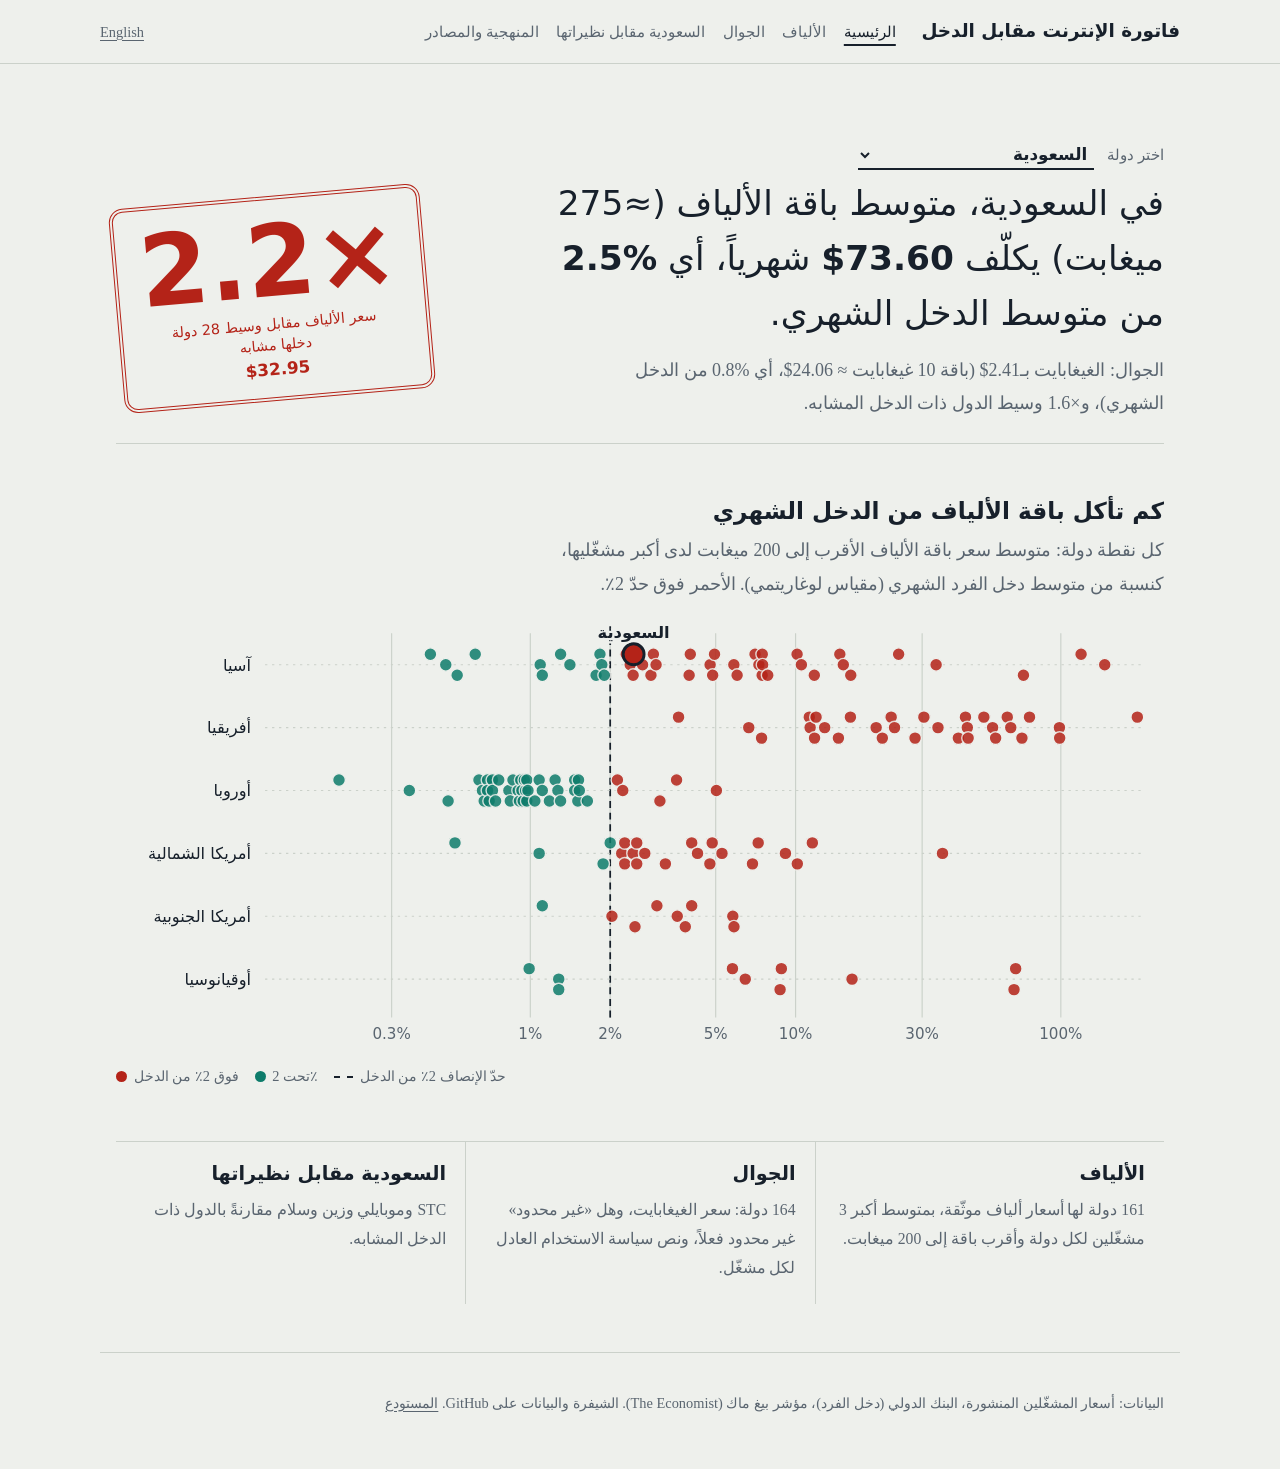
==== commit 50547f1a: "Audit 2026-11: re-verify every operator row against published tariffs - 503 fiber / 519 mobile rows " ====
--- a/docs/index.html
+++ b/docs/index.html
@@ -19,16 +19,16 @@
 <section>
 <h2>كم تأكل باقة الألياف من الدخل الشهري</h2>
 <p class="note">كل نقطة دولة: متوسط سعر باقة الألياف الأقرب إلى 200 ميغابت لدى أكبر مشغّليها، كنسبة من متوسط دخل الفرد الشهري (مقياس لوغاريتمي). الأحمر فوق حدّ 2٪.</p>
-<figure class="scroll"><svg class="chart strip" data-kind="f" viewBox="0 0 900 378" role="img" aria-label="كم تأكل باقة الألياف من الدخل الشهري"><line class="grid" x1="236.7" x2="236.7" y1="14" y2="344"/><text class="tick" x="236.7" y="362" text-anchor="middle">0.3%</text><line class="grid" x1="355.8" x2="355.8" y1="14" y2="344"/><text class="tick" x="355.8" y="362" text-anchor="middle">1%</text><line class="grid" x1="424.4" x2="424.4" y1="14" y2="344"/><text class="tick" x="424.4" y="362" text-anchor="middle">2%</text><line class="grid" x1="515.0" x2="515.0" y1="14" y2="344"/><text class="tick" x="515.0" y="362" text-anchor="middle">5%</text><line class="grid" x1="583.6" x2="583.6" y1="14" y2="344"/><text class="tick" x="583.6" y="362" text-anchor="middle">10%</text><line class="grid" x1="692.3" x2="692.3" y1="14" y2="344"/><text class="tick" x="692.3" y="362" text-anchor="middle">30%</text><line class="grid" x1="811.4" x2="811.4" y1="14" y2="344"/><text class="tick" x="811.4" y="362" text-anchor="middle">100%</text><line class="fair" x1="424.4" x2="424.4" y1="8" y2="344"/><line class="lane" x1="128" x2="880" y1="41.0" y2="41.0"/><text class="lab" x="116" y="46.0" text-anchor="end">آسيا</text><circle class="dot under" data-iso="SGP" cx="270.0" cy="32.0" r="5.5"/><circle class="dot under" data-iso="CHN" cx="283.2" cy="41.0" r="5.5"/><circle class="dot under" data-iso="KOR" cx="293.0" cy="50.0" r="5.5"/><circle class="dot under" data-iso="ISR" cx="308.5" cy="32.0" r="5.5"/><circle class="dot under" data-iso="IRN" cx="345.4" cy="41.0" r="5.5"/><circle class="dot under" data-iso="JPN" cx="356.8" cy="50.0" r="5.5"/><circle class="dot under" data-iso="CYP" cx="359.7" cy="32.0" r="5.5"/><circle class="dot under" data-iso="KWT" cx="377.1" cy="41.0" r="5.5"/><circle class="dot under" data-iso="QAT" cx="381.8" cy="50.0" r="5.5"/><circle class="dot under" data-iso="TUR" cx="389.1" cy="32.0" r="5.5"/><circle class="dot under" data-iso="BRN" cx="394.6" cy="41.0" r="5.5"/><circle class="dot under" data-iso="KAZ" cx="410.0" cy="50.0" r="5.5"/><circle class="dot under" data-iso="VNM" cx="419.3" cy="32.0" r="5.5"/><circle class="dot under" data-iso="ARE" cx="419.3" cy="41.0" r="5.5"/><circle class="dot over" data-iso="ARM" cx="424.9" cy="50.0" r="5.5"/><circle class="dot over" data-iso="SAU" cx="434.7" cy="32.0" r="5.5"/><circle class="dot over" data-iso="BTN" cx="444.1" cy="41.0" r="5.5"/><circle class="dot over" data-iso="THA" cx="447.2" cy="50.0" r="5.5"/><circle class="dot over" data-iso="MYS" cx="458.4" cy="32.0" r="5.5"/><circle class="dot over" data-iso="BHR" cx="459.4" cy="41.0" r="5.5"/><circle class="dot over" data-iso="AZE" cx="461.5" cy="50.0" r="5.5"/><circle class="dot over" data-iso="GEO" cx="492.0" cy="32.0" r="5.5"/><circle class="dot over" data-iso="MNG" cx="492.2" cy="41.0" r="5.5"/><circle class="dot over" data-iso="IND" cx="514.4" cy="50.0" r="5.5"/><circle class="dot over" data-iso="IDN" cx="520.1" cy="32.0" r="5.5"/><circle class="dot over" data-iso="UZB" cx="523.6" cy="41.0" r="5.5"/><circle class="dot over" data-iso="OMN" cx="523.7" cy="50.0" r="5.5"/><circle class="dot over" data-iso="PHL" cx="542.2" cy="32.0" r="5.5"/><circle class="dot over" data-iso="IRQ" cx="544.7" cy="41.0" r="5.5"/><circle class="dot over" data-iso="MDV" cx="548.5" cy="50.0" r="5.5"/><circle class="dot over" data-iso="LKA" cx="548.6" cy="32.0" r="5.5"/><circle class="dot over" data-iso="KGZ" cx="549.2" cy="41.0" r="5.5"/><circle class="dot over" data-iso="JOR" cx="559.9" cy="50.0" r="5.5"/><circle class="dot over" data-iso="TJK" cx="563.7" cy="32.0" r="5.5"/><circle class="dot over" data-iso="LBN" cx="566.6" cy="41.0" r="5.5"/><circle class="dot over" data-iso="NPL" cx="586.5" cy="50.0" r="5.5"/><circle class="dot over" data-iso="BGD" cx="594.3" cy="32.0" r="5.5"/><circle class="dot over" data-iso="PSE" cx="621.6" cy="41.0" r="5.5"/><circle class="dot over" data-iso="TKM" cx="624.6" cy="50.0" r="5.5"/><circle class="dot over" data-iso="KHM" cx="631.0" cy="32.0" r="5.5"/><circle class="dot over" data-iso="PAK" cx="671.8" cy="41.0" r="5.5"/><circle class="dot over" data-iso="LAO" cx="730.1" cy="50.0" r="5.5"/><circle class="dot over" data-iso="MMR" cx="755.9" cy="32.0" r="5.5"/><circle class="dot over" data-iso="AFG" cx="801.1" cy="41.0" r="5.5"/><circle class="dot over" data-iso="TLS" cx="828.8" cy="50.0" r="5.5"/><line class="lane" x1="128" x2="880" y1="95.0" y2="95.0"/><text class="lab" x="116" y="100.0" text-anchor="end">أفريقيا</text><circle class="dot over" data-iso="LBY" cx="544.9" cy="86.0" r="5.5"/><circle class="dot over" data-iso="SYC" cx="554.4" cy="95.0" r="5.5"/><circle class="dot over" data-iso="TUN" cx="569.8" cy="104.0" r="5.5"/><circle class="dot over" data-iso="ZAF" cx="593.9" cy="86.0" r="5.5"/><circle class="dot over" data-iso="GNQ" cx="599.7" cy="95.0" r="5.5"/><circle class="dot over" data-iso="DZA" cx="603.7" cy="104.0" r="5.5"/><circle class="dot over" data-iso="MAR" cx="609.7" cy="86.0" r="5.5"/><circle class="dot over" data-iso="CPV" cx="620.4" cy="95.0" r="5.5"/><circle class="dot over" data-iso="NAM" cx="635.4" cy="104.0" r="5.5"/><circle class="dot over" data-iso="EGY" cx="638.8" cy="86.0" r="5.5"/><circle class="dot over" data-iso="MDG" cx="668.4" cy="95.0" r="5.5"/><circle class="dot over" data-iso="GHA" cx="668.6" cy="104.0" r="5.5"/><circle class="dot over" data-iso="ZWE" cx="693.8" cy="86.0" r="5.5"/><circle class="dot over" data-iso="BEN" cx="719.1" cy="95.0" r="5.5"/><circle class="dot over" data-iso="KEN" cx="719.4" cy="104.0" r="5.5"/><circle class="dot over" data-iso="ETH" cx="723.4" cy="86.0" r="5.5"/><circle class="dot over" data-iso="LSO" cx="736.5" cy="95.0" r="5.5"/><circle class="dot over" data-iso="GIN" cx="745.3" cy="104.0" r="5.5"/><circle class="dot over" data-iso="NGA" cx="757.0" cy="86.0" r="5.5"/><circle class="dot over" data-iso="SEN" cx="764.1" cy="95.0" r="5.5"/><circle class="dot over" data-iso="TZA" cx="767.7" cy="104.0" r="5.5"/><circle class="dot over" data-iso="MRT" cx="772.3" cy="86.0" r="5.5"/><circle class="dot over" data-iso="UGA" cx="783.4" cy="95.0" r="5.5"/><circle class="dot over" data-iso="BFA" cx="789.6" cy="104.0" r="5.5"/><circle class="dot over" data-iso="TGO" cx="795.9" cy="86.0" r="5.5"/><circle class="dot over" data-iso="MOZ" cx="810.4" cy="95.0" r="5.5"/><circle class="dot over" data-iso="MLI" cx="814.4" cy="104.0" r="5.5"/><line class="lane" x1="128" x2="880" y1="149.0" y2="149.0"/><text class="lab" x="116" y="154.0" text-anchor="end">أوروبا</text><circle class="dot under" data-iso="MCO" cx="191.5" cy="140.0" r="5.5"/><circle class="dot under" data-iso="LIE" cx="251.9" cy="149.0" r="5.5"/><circle class="dot under" data-iso="RUS" cx="285.2" cy="158.0" r="5.5"/><circle class="dot under" data-iso="LTU" cx="296.7" cy="140.0" r="5.5"/><circle class="dot under" data-iso="SWE" cx="298.4" cy="149.0" r="5.5"/><circle class="dot under" data-iso="NOR" cx="298.4" cy="158.0" r="5.5"/><circle class="dot under" data-iso="IRL" cx="305.3" cy="140.0" r="5.5"/><circle class="dot under" data-iso="HUN" cx="314.7" cy="149.0" r="5.5"/><circle class="dot under" data-iso="SMR" cx="319.1" cy="158.0" r="5.5"/><circle class="dot under" data-iso="ROU" cx="320.5" cy="140.0" r="5.5"/><circle class="dot under" data-iso="DNK" cx="320.5" cy="149.0" r="5.5"/><circle class="dot under" data-iso="LUX" cx="324.7" cy="158.0" r="5.5"/><circle class="dot under" data-iso="ISL" cx="326.0" cy="140.0" r="5.5"/><circle class="dot under" data-iso="VAT" cx="326.0" cy="149.0" r="5.5"/><circle class="dot under" data-iso="CHE" cx="327.3" cy="158.0" r="5.5"/><circle class="dot under" data-iso="EST" cx="331.2" cy="140.0" r="5.5"/><circle class="dot under" data-iso="POL" cx="336.2" cy="149.0" r="5.5"/><circle class="dot under" data-iso="NLD" cx="337.4" cy="158.0" r="5.5"/><circle class="dot under" data-iso="FIN" cx="338.6" cy="140.0" r="5.5"/><circle class="dot under" data-iso="LVA" cx="338.6" cy="149.0" r="5.5"/><circle class="dot under" data-iso="AUT" cx="339.7" cy="158.0" r="5.5"/><circle class="dot under" data-iso="CZE" cx="340.9" cy="140.0" r="5.5"/><circle class="dot under" data-iso="MLT" cx="343.2" cy="149.0" r="5.5"/><circle class="dot under" data-iso="ITA" cx="347.6" cy="158.0" r="5.5"/><circle class="dot under" data-iso="DEU" cx="354.8" cy="140.0" r="5.5"/><circle class="dot under" data-iso="GBR" cx="354.8" cy="149.0" r="5.5"/><circle class="dot under" data-iso="AND" cx="354.8" cy="158.0" r="5.5"/><circle class="dot under" data-iso="FRA" cx="358.7" cy="140.0" r="5.5"/><circle class="dot under" data-iso="SVK" cx="361.6" cy="149.0" r="5.5"/><circle class="dot under" data-iso="BGR" cx="363.4" cy="158.0" r="5.5"/><circle class="dot under" data-iso="ESP" cx="372.2" cy="140.0" r="5.5"/><circle class="dot under" data-iso="UKR" cx="372.2" cy="149.0" r="5.5"/><circle class="dot under" data-iso="BEL" cx="377.1" cy="158.0" r="5.5"/><circle class="dot under" data-iso="BLR" cx="379.5" cy="140.0" r="5.5"/><circle class="dot under" data-iso="PRT" cx="381.8" cy="149.0" r="5.5"/><circle class="dot under" data-iso="GRC" cx="393.9" cy="158.0" r="5.5"/><circle class="dot under" data-iso="SVN" cx="399.2" cy="140.0" r="5.5"/><circle class="dot under" data-iso="HRV" cx="402.3" cy="149.0" r="5.5"/><circle class="dot over" data-iso="ALB" cx="430.6" cy="158.0" r="5.5"/><circle class="dot over" data-iso="MDA" cx="438.6" cy="140.0" r="5.5"/><circle class="dot over" data-iso="MKD" cx="447.2" cy="149.0" r="5.5"/><circle class="dot over" data-iso="SRB" cx="461.8" cy="158.0" r="5.5"/><circle class="dot over" data-iso="MNE" cx="467.1" cy="140.0" r="5.5"/><circle class="dot over" data-iso="BIH" cx="521.4" cy="149.0" r="5.5"/><line class="lane" x1="128" x2="880" y1="203.0" y2="203.0"/><text class="lab" x="116" y="208.0" text-anchor="end">أمريكا الشمالية</text><circle class="dot under" data-iso="USA" cx="291.1" cy="194.0" r="5.5"/><circle class="dot under" data-iso="CAN" cx="363.4" cy="203.0" r="5.5"/><circle class="dot under" data-iso="DOM" cx="386.2" cy="212.0" r="5.5"/><circle class="dot under" data-iso="BRB" cx="418.3" cy="194.0" r="5.5"/><circle class="dot under" data-iso="CUB" cx="424.4" cy="203.0" r="5.5"/><circle class="dot over" data-iso="KNA" cx="428.3" cy="212.0" r="5.5"/><circle class="dot over" data-iso="BHS" cx="436.9" cy="194.0" r="5.5"/><circle class="dot over" data-iso="ATG" cx="436.9" cy="203.0" r="5.5"/><circle class="dot over" data-iso="MEX" cx="445.7" cy="212.0" r="5.5"/><circle class="dot over" data-iso="CRI" cx="447.2" cy="194.0" r="5.5"/><circle class="dot over" data-iso="PAN" cx="454.1" cy="203.0" r="5.5"/><circle class="dot over" data-iso="TTO" cx="467.1" cy="212.0" r="5.5"/><circle class="dot over" data-iso="LCA" cx="487.9" cy="194.0" r="5.5"/><circle class="dot over" data-iso="GTM" cx="494.4" cy="203.0" r="5.5"/><circle class="dot over" data-iso="GRD" cx="501.7" cy="212.0" r="5.5"/><circle class="dot over" data-iso="VCT" cx="502.4" cy="194.0" r="5.5"/><circle class="dot over" data-iso="DMA" cx="506.8" cy="203.0" r="5.5"/><circle class="dot over" data-iso="JAM" cx="541.8" cy="212.0" r="5.5"/><circle class="dot over" data-iso="SLV" cx="546.6" cy="194.0" r="5.5"/><circle class="dot over" data-iso="BLZ" cx="574.9" cy="203.0" r="5.5"/><circle class="dot over" data-iso="HND" cx="585.1" cy="212.0" r="5.5"/><circle class="dot over" data-iso="NIC" cx="601.7" cy="194.0" r="5.5"/><circle class="dot over" data-iso="HTI" cx="705.6" cy="203.0" r="5.5"/><line class="lane" x1="128" x2="880" y1="257.0" y2="257.0"/><text class="lab" x="116" y="262.0" text-anchor="end">أمريكا الجنوبية</text><circle class="dot under" data-iso="URY" cx="358.7" cy="248.0" r="5.5"/><circle class="dot under" data-iso="CHL" cx="366.1" cy="257.0" r="5.5"/><circle class="dot under" data-iso="ARG" cx="377.1" cy="266.0" r="5.5"/><circle class="dot over" data-iso="BRA" cx="437.8" cy="248.0" r="5.5"/><circle class="dot over" data-iso="PER" cx="460.1" cy="257.0" r="5.5"/><circle class="dot over" data-iso="PRY" cx="483.6" cy="266.0" r="5.5"/><circle class="dot over" data-iso="COL" cx="494.4" cy="248.0" r="5.5"/><circle class="dot over" data-iso="SUR" cx="529.2" cy="257.0" r="5.5"/><circle class="dot over" data-iso="BOL" cx="543.8" cy="266.0" r="5.5"/><line class="lane" x1="128" x2="880" y1="311.0" y2="311.0"/><text class="lab" x="116" y="316.0" text-anchor="end">أوقيانوسيا</text><circle class="dot under" data-iso="NZL" cx="367.9" cy="302.0" r="5.5"/><circle class="dot under" data-iso="PLW" cx="380.2" cy="311.0" r="5.5"/><circle class="dot under" data-iso="AUS" cx="381.8" cy="320.0" r="5.5"/><circle class="dot over" data-iso="NRU" cx="529.4" cy="302.0" r="5.5"/><circle class="dot over" data-iso="SLB" cx="533.2" cy="311.0" r="5.5"/><circle class="dot over" data-iso="FJI" cx="542.2" cy="320.0" r="5.5"/><circle class="dot over" data-iso="TUV" cx="570.3" cy="302.0" r="5.5"/><circle class="dot over" data-iso="WSM" cx="572.9" cy="311.0" r="5.5"/><circle class="dot over" data-iso="PNG" cx="632.1" cy="320.0" r="5.5"/><circle class="dot over" data-iso="VUT" cx="774.6" cy="302.0" r="5.5"/></svg>
+<figure class="scroll"><svg class="chart strip" data-kind="f" viewBox="0 0 900 378" role="img" aria-label="كم تأكل باقة الألياف من الدخل الشهري"><line class="grid" x1="236.7" x2="236.7" y1="14" y2="344"/><text class="tick" x="236.7" y="362" text-anchor="middle">0.3%</text><line class="grid" x1="355.8" x2="355.8" y1="14" y2="344"/><text class="tick" x="355.8" y="362" text-anchor="middle">1%</text><line class="grid" x1="424.4" x2="424.4" y1="14" y2="344"/><text class="tick" x="424.4" y="362" text-anchor="middle">2%</text><line class="grid" x1="515.0" x2="515.0" y1="14" y2="344"/><text class="tick" x="515.0" y="362" text-anchor="middle">5%</text><line class="grid" x1="583.6" x2="583.6" y1="14" y2="344"/><text class="tick" x="583.6" y="362" text-anchor="middle">10%</text><line class="grid" x1="692.3" x2="692.3" y1="14" y2="344"/><text class="tick" x="692.3" y="362" text-anchor="middle">30%</text><line class="grid" x1="811.4" x2="811.4" y1="14" y2="344"/><text class="tick" x="811.4" y="362" text-anchor="middle">100%</text><line class="fair" x1="424.4" x2="424.4" y1="8" y2="344"/><line class="lane" x1="128" x2="880" y1="41.0" y2="41.0"/><text class="lab" x="116" y="46.0" text-anchor="end">آسيا</text><circle class="dot under" data-iso="SGP" cx="270.0" cy="32.0" r="5.5"/><circle class="dot under" data-iso="CHN" cx="283.2" cy="41.0" r="5.5"/><circle class="dot under" data-iso="KOR" cx="293.0" cy="50.0" r="5.5"/><circle class="dot under" data-iso="ISR" cx="308.5" cy="32.0" r="5.5"/><circle class="dot under" data-iso="JPN" cx="364.3" cy="41.0" r="5.5"/><circle class="dot under" data-iso="CYP" cx="366.1" cy="50.0" r="5.5"/><circle class="dot under" data-iso="QAT" cx="381.8" cy="32.0" r="5.5"/><circle class="dot under" data-iso="TUR" cx="389.8" cy="41.0" r="5.5"/><circle class="dot under" data-iso="KAZ" cx="412.3" cy="50.0" r="5.5"/><circle class="dot under" data-iso="KWT" cx="415.6" cy="32.0" r="5.5"/><circle class="dot under" data-iso="BRN" cx="417.2" cy="41.0" r="5.5"/><circle class="dot under" data-iso="ARE" cx="419.3" cy="50.0" r="5.5"/><circle class="dot over" data-iso="VNM" cx="438.2" cy="32.0" r="5.5"/><circle class="dot over" data-iso="ARM" cx="441.6" cy="41.0" r="5.5"/><circle class="dot over" data-iso="BTN" cx="444.1" cy="50.0" r="5.5"/><circle class="dot over" data-iso="SAU" cx="444.5" cy="32.0" r="5.5"/><circle class="dot over" data-iso="THA" cx="452.2" cy="41.0" r="5.5"/><circle class="dot over" data-iso="BHR" cx="459.4" cy="50.0" r="5.5"/><circle class="dot over" data-iso="AZE" cx="461.5" cy="32.0" r="5.5"/><circle class="dot over" data-iso="MYS" cx="463.8" cy="41.0" r="5.5"/><circle class="dot over" data-iso="MNG" cx="492.2" cy="50.0" r="5.5"/><circle class="dot over" data-iso="GEO" cx="493.2" cy="32.0" r="5.5"/><circle class="dot over" data-iso="OMN" cx="510.2" cy="41.0" r="5.5"/><circle class="dot over" data-iso="IND" cx="512.4" cy="50.0" r="5.5"/><circle class="dot over" data-iso="IDN" cx="514.0" cy="32.0" r="5.5"/><circle class="dot over" data-iso="IRQ" cx="530.6" cy="41.0" r="5.5"/><circle class="dot over" data-iso="PHL" cx="533.4" cy="50.0" r="5.5"/><circle class="dot over" data-iso="UZB" cx="548.8" cy="32.0" r="5.5"/><circle class="dot over" data-iso="KGZ" cx="552.1" cy="41.0" r="5.5"/><circle class="dot over" data-iso="JOR" cx="554.9" cy="50.0" r="5.5"/><circle class="dot over" data-iso="LKA" cx="555.0" cy="32.0" r="5.5"/><circle class="dot over" data-iso="MDV" cx="555.3" cy="41.0" r="5.5"/><circle class="dot over" data-iso="LBN" cx="559.7" cy="50.0" r="5.5"/><circle class="dot over" data-iso="NPL" cx="584.9" cy="32.0" r="5.5"/><circle class="dot over" data-iso="BGD" cx="588.6" cy="41.0" r="5.5"/><circle class="dot over" data-iso="TJK" cx="599.7" cy="50.0" r="5.5"/><circle class="dot over" data-iso="PSE" cx="621.6" cy="32.0" r="5.5"/><circle class="dot over" data-iso="TKM" cx="624.6" cy="41.0" r="5.5"/><circle class="dot over" data-iso="KHM" cx="631.0" cy="50.0" r="5.5"/><circle class="dot over" data-iso="PAK" cx="672.1" cy="32.0" r="5.5"/><circle class="dot over" data-iso="LAO" cx="704.3" cy="41.0" r="5.5"/><circle class="dot over" data-iso="MMR" cx="779.3" cy="50.0" r="5.5"/><circle class="dot over" data-iso="TLS" cx="828.8" cy="32.0" r="5.5"/><circle class="dot over" data-iso="AFG" cx="849.1" cy="41.0" r="5.5"/><line class="lane" x1="128" x2="880" y1="95.0" y2="95.0"/><text class="lab" x="116" y="100.0" text-anchor="end">أفريقيا</text><circle class="dot over" data-iso="MUS" cx="483.1" cy="86.0" r="5.5"/><circle class="dot over" data-iso="LBY" cx="543.4" cy="95.0" r="5.5"/><circle class="dot over" data-iso="SYC" cx="554.4" cy="104.0" r="5.5"/><circle class="dot over" data-iso="GNQ" cx="595.4" cy="86.0" r="5.5"/><circle class="dot over" data-iso="ZAF" cx="596.1" cy="95.0" r="5.5"/><circle class="dot over" data-iso="TUN" cx="599.9" cy="104.0" r="5.5"/><circle class="dot over" data-iso="DZA" cx="601.2" cy="86.0" r="5.5"/><circle class="dot over" data-iso="MAR" cx="608.6" cy="95.0" r="5.5"/><circle class="dot over" data-iso="CPV" cx="620.4" cy="104.0" r="5.5"/><circle class="dot over" data-iso="EGY" cx="630.7" cy="86.0" r="5.5"/><circle class="dot over" data-iso="BWA" cx="652.8" cy="95.0" r="5.5"/><circle class="dot over" data-iso="NAM" cx="658.1" cy="104.0" r="5.5"/><circle class="dot over" data-iso="MDG" cx="665.7" cy="86.0" r="5.5"/><circle class="dot over" data-iso="GHA" cx="668.6" cy="95.0" r="5.5"/><circle class="dot over" data-iso="RWA" cx="686.2" cy="104.0" r="5.5"/><circle class="dot over" data-iso="ZWE" cx="693.8" cy="86.0" r="5.5"/><circle class="dot over" data-iso="BEN" cx="705.9" cy="95.0" r="5.5"/><circle class="dot over" data-iso="ETH" cx="723.4" cy="104.0" r="5.5"/><circle class="dot over" data-iso="KEN" cx="729.5" cy="86.0" r="5.5"/><circle class="dot over" data-iso="SEN" cx="731.1" cy="95.0" r="5.5"/><circle class="dot over" data-iso="TGO" cx="731.8" cy="104.0" r="5.5"/><circle class="dot over" data-iso="GIN" cx="745.3" cy="86.0" r="5.5"/><circle class="dot over" data-iso="LSO" cx="752.8" cy="95.0" r="5.5"/><circle class="dot over" data-iso="NGA" cx="755.4" cy="104.0" r="5.5"/><circle class="dot over" data-iso="BFA" cx="765.4" cy="86.0" r="5.5"/><circle class="dot over" data-iso="TZA" cx="768.4" cy="95.0" r="5.5"/><circle class="dot over" data-iso="MRT" cx="778.0" cy="104.0" r="5.5"/><circle class="dot over" data-iso="UGA" cx="784.5" cy="86.0" r="5.5"/><circle class="dot over" data-iso="MLI" cx="810.2" cy="95.0" r="5.5"/><circle class="dot over" data-iso="MOZ" cx="810.4" cy="104.0" r="5.5"/><circle class="dot over" data-iso="ZMB" cx="877.1" cy="86.0" r="5.5"/><line class="lane" x1="128" x2="880" y1="149.0" y2="149.0"/><text class="lab" x="116" y="154.0" text-anchor="end">أوروبا</text><circle class="dot under" data-iso="MCO" cx="191.5" cy="140.0" r="5.5"/><circle class="dot under" data-iso="LIE" cx="251.9" cy="149.0" r="5.5"/><circle class="dot under" data-iso="RUS" cx="285.2" cy="158.0" r="5.5"/><circle class="dot under" data-iso="SMR" cx="311.7" cy="140.0" r="5.5"/><circle class="dot under" data-iso="CHE" cx="314.7" cy="149.0" r="5.5"/><circle class="dot under" data-iso="LTU" cx="316.2" cy="158.0" r="5.5"/><circle class="dot under" data-iso="POL" cx="319.1" cy="140.0" r="5.5"/><circle class="dot under" data-iso="DNK" cx="319.1" cy="149.0" r="5.5"/><circle class="dot under" data-iso="ROU" cx="320.5" cy="158.0" r="5.5"/><circle class="dot under" data-iso="CZE" cx="323.3" cy="140.0" r="5.5"/><circle class="dot under" data-iso="LUX" cx="323.3" cy="149.0" r="5.5"/><circle class="dot under" data-iso="VAT" cx="326.0" cy="158.0" r="5.5"/><circle class="dot under" data-iso="SWE" cx="328.7" cy="140.0" r="5.5"/><circle class="dot under" data-iso="HUN" cx="337.4" cy="149.0" r="5.5"/><circle class="dot under" data-iso="FIN" cx="338.6" cy="158.0" r="5.5"/><circle class="dot under" data-iso="MLT" cx="340.9" cy="140.0" r="5.5"/><circle class="dot under" data-iso="NLD" cx="345.4" cy="149.0" r="5.5"/><circle class="dot under" data-iso="IRL" cx="346.5" cy="158.0" r="5.5"/><circle class="dot under" data-iso="ITA" cx="347.6" cy="140.0" r="5.5"/><circle class="dot under" data-iso="DEU" cx="348.6" cy="149.0" r="5.5"/><circle class="dot under" data-iso="SVK" cx="349.7" cy="158.0" r="5.5"/><circle class="dot under" data-iso="AUT" cx="350.7" cy="140.0" r="5.5"/><circle class="dot under" data-iso="EST" cx="351.8" cy="149.0" r="5.5"/><circle class="dot under" data-iso="GBR" cx="352.8" cy="158.0" r="5.5"/><circle class="dot under" data-iso="LVA" cx="352.8" cy="140.0" r="5.5"/><circle class="dot under" data-iso="AND" cx="353.8" cy="149.0" r="5.5"/><circle class="dot under" data-iso="NOR" cx="359.7" cy="158.0" r="5.5"/><circle class="dot under" data-iso="ESP" cx="363.4" cy="140.0" r="5.5"/><circle class="dot under" data-iso="FRA" cx="366.1" cy="149.0" r="5.5"/><circle class="dot under" data-iso="BEL" cx="372.2" cy="158.0" r="5.5"/><circle class="dot under" data-iso="UKR" cx="377.1" cy="140.0" r="5.5"/><circle class="dot under" data-iso="BLR" cx="379.5" cy="149.0" r="5.5"/><circle class="dot under" data-iso="PRT" cx="381.8" cy="158.0" r="5.5"/><circle class="dot under" data-iso="GRC" cx="393.9" cy="140.0" r="5.5"/><circle class="dot under" data-iso="MDA" cx="393.9" cy="149.0" r="5.5"/><circle class="dot under" data-iso="SVN" cx="396.6" cy="158.0" r="5.5"/><circle class="dot under" data-iso="HRV" cx="397.2" cy="140.0" r="5.5"/><circle class="dot under" data-iso="BGR" cx="397.9" cy="149.0" r="5.5"/><circle class="dot under" data-iso="ISL" cx="404.8" cy="158.0" r="5.5"/><circle class="dot over" data-iso="ALB" cx="430.6" cy="140.0" r="5.5"/><circle class="dot over" data-iso="MKD" cx="435.2" cy="149.0" r="5.5"/><circle class="dot over" data-iso="MNE" cx="467.1" cy="158.0" r="5.5"/><circle class="dot over" data-iso="SRB" cx="481.4" cy="140.0" r="5.5"/><circle class="dot over" data-iso="BIH" cx="515.6" cy="149.0" r="5.5"/><line class="lane" x1="128" x2="880" y1="203.0" y2="203.0"/><text class="lab" x="116" y="208.0" text-anchor="end">أمريكا الشمالية</text><circle class="dot under" data-iso="USA" cx="291.1" cy="194.0" r="5.5"/><circle class="dot under" data-iso="CAN" cx="363.4" cy="203.0" r="5.5"/><circle class="dot under" data-iso="BRB" cx="418.3" cy="212.0" r="5.5"/><circle class="dot under" data-iso="CUB" cx="424.4" cy="194.0" r="5.5"/><circle class="dot over" data-iso="DOM" cx="434.3" cy="203.0" r="5.5"/><circle class="dot over" data-iso="BHS" cx="436.9" cy="212.0" r="5.5"/><circle class="dot over" data-iso="ATG" cx="436.9" cy="194.0" r="5.5"/><circle class="dot over" data-iso="MEX" cx="444.1" cy="203.0" r="5.5"/><circle class="dot over" data-iso="CRI" cx="447.2" cy="212.0" r="5.5"/><circle class="dot over" data-iso="KNA" cx="447.2" cy="194.0" r="5.5"/><circle class="dot over" data-iso="PAN" cx="454.1" cy="203.0" r="5.5"/><circle class="dot over" data-iso="TTO" cx="471.8" cy="212.0" r="5.5"/><circle class="dot over" data-iso="GTM" cx="494.4" cy="194.0" r="5.5"/><circle class="dot over" data-iso="LCA" cx="499.4" cy="203.0" r="5.5"/><circle class="dot over" data-iso="GRD" cx="510.0" cy="212.0" r="5.5"/><circle class="dot over" data-iso="VCT" cx="512.0" cy="194.0" r="5.5"/><circle class="dot over" data-iso="DMA" cx="520.4" cy="203.0" r="5.5"/><circle class="dot over" data-iso="SLV" cx="546.6" cy="212.0" r="5.5"/><circle class="dot over" data-iso="JAM" cx="551.5" cy="194.0" r="5.5"/><circle class="dot over" data-iso="BLZ" cx="574.9" cy="203.0" r="5.5"/><circle class="dot over" data-iso="HND" cx="585.1" cy="212.0" r="5.5"/><circle class="dot over" data-iso="NIC" cx="598.0" cy="194.0" r="5.5"/><circle class="dot over" data-iso="HTI" cx="709.8" cy="203.0" r="5.5"/><line class="lane" x1="128" x2="880" y1="257.0" y2="257.0"/><text class="lab" x="116" y="262.0" text-anchor="end">أمريكا الجنوبية</text><circle class="dot under" data-iso="CHL" cx="366.1" cy="248.0" r="5.5"/><circle class="dot over" data-iso="URY" cx="425.9" cy="257.0" r="5.5"/><circle class="dot over" data-iso="BRA" cx="445.7" cy="266.0" r="5.5"/><circle class="dot over" data-iso="PER" cx="464.5" cy="248.0" r="5.5"/><circle class="dot over" data-iso="PRY" cx="482.0" cy="257.0" r="5.5"/><circle class="dot over" data-iso="ARG" cx="488.9" cy="266.0" r="5.5"/><circle class="dot over" data-iso="COL" cx="494.4" cy="248.0" r="5.5"/><circle class="dot over" data-iso="BOL" cx="529.7" cy="257.0" r="5.5"/><circle class="dot over" data-iso="SUR" cx="530.7" cy="266.0" r="5.5"/><line class="lane" x1="128" x2="880" y1="311.0" y2="311.0"/><text class="lab" x="116" y="316.0" text-anchor="end">أوقيانوسيا</text><circle class="dot under" data-iso="NZL" cx="354.8" cy="302.0" r="5.5"/><circle class="dot under" data-iso="AUS" cx="380.2" cy="311.0" r="5.5"/><circle class="dot under" data-iso="PLW" cx="380.2" cy="320.0" r="5.5"/><circle class="dot over" data-iso="NRU" cx="529.4" cy="302.0" r="5.5"/><circle class="dot over" data-iso="FJI" cx="540.4" cy="311.0" r="5.5"/><circle class="dot over" data-iso="TUV" cx="570.3" cy="320.0" r="5.5"/><circle class="dot over" data-iso="WSM" cx="571.4" cy="302.0" r="5.5"/><circle class="dot over" data-iso="PNG" cx="632.1" cy="311.0" r="5.5"/><circle class="dot over" data-iso="SLB" cx="771.2" cy="320.0" r="5.5"/><circle class="dot over" data-iso="VUT" cx="772.6" cy="302.0" r="5.5"/></svg>
 <figcaption><span class="key over"></span>فوق 2٪ من الدخل
 <span class="key under"></span>تحت 2٪
 <span class="key fairk"></span>حدّ الإنصاف 2٪ من الدخل</figcaption></figure>
 </section>
 <section class="cols">
 <a class="door" href="fiber.html"><h2>الألياف</h2>
-<p>158 دولة لها أسعار ألياف موثّقة، بمتوسط أكبر 3 مشغّلين لكل دولة وأقرب باقة إلى 200 ميغابت.</p></a>
+<p>161 دولة لها أسعار ألياف موثّقة، بمتوسط أكبر 3 مشغّلين لكل دولة وأقرب باقة إلى 200 ميغابت.</p></a>
 <a class="door" href="mobile.html"><h2>الجوال</h2>
-<p>165 دولة: سعر الغيغابايت، وهل «غير محدود» غير محدود فعلاً، ونص سياسة الاستخدام العادل لكل مشغّل.</p></a>
+<p>164 دولة: سعر الغيغابايت، وهل «غير محدود» غير محدود فعلاً، ونص سياسة الاستخدام العادل لكل مشغّل.</p></a>
 <a class="door" href="saudi.html"><h2>السعودية مقابل نظيراتها</h2>
 <p>STC وموبايلي وزين وسلام مقارنةً بالدول ذات الدخل المشابه.</p></a>
 </section>
--- a/docs/assets/site.css
+++ b/docs/assets/site.css
@@ -53,7 +53,8 @@
   color:var(--over);min-width:11rem;text-align:center}
 .stamp.fair{color:var(--under)}
 #stampnum{font:700 clamp(3.4rem,9vw,6.2rem)/1.05 var(--display);direction:ltr}
-#stamplab{font:500 .9rem/1.5 var(--display);max-width:13rem;unicode-bidi:plaintext}
+#stamplab{font:500 .9rem/1.5 var(--display);max-width:13rem}
+#stamplab .med{font-weight:700;font-size:1.05rem}
 @media (prefers-reduced-motion:no-preference){
   .stamp.thump{animation:thump .38s cubic-bezier(.2,1.6,.4,1)}
   @keyframes thump{from{transform:rotate(-5deg) scale(1.35);opacity:0}to{transform:rotate(-5deg) scale(1);opacity:1}}}
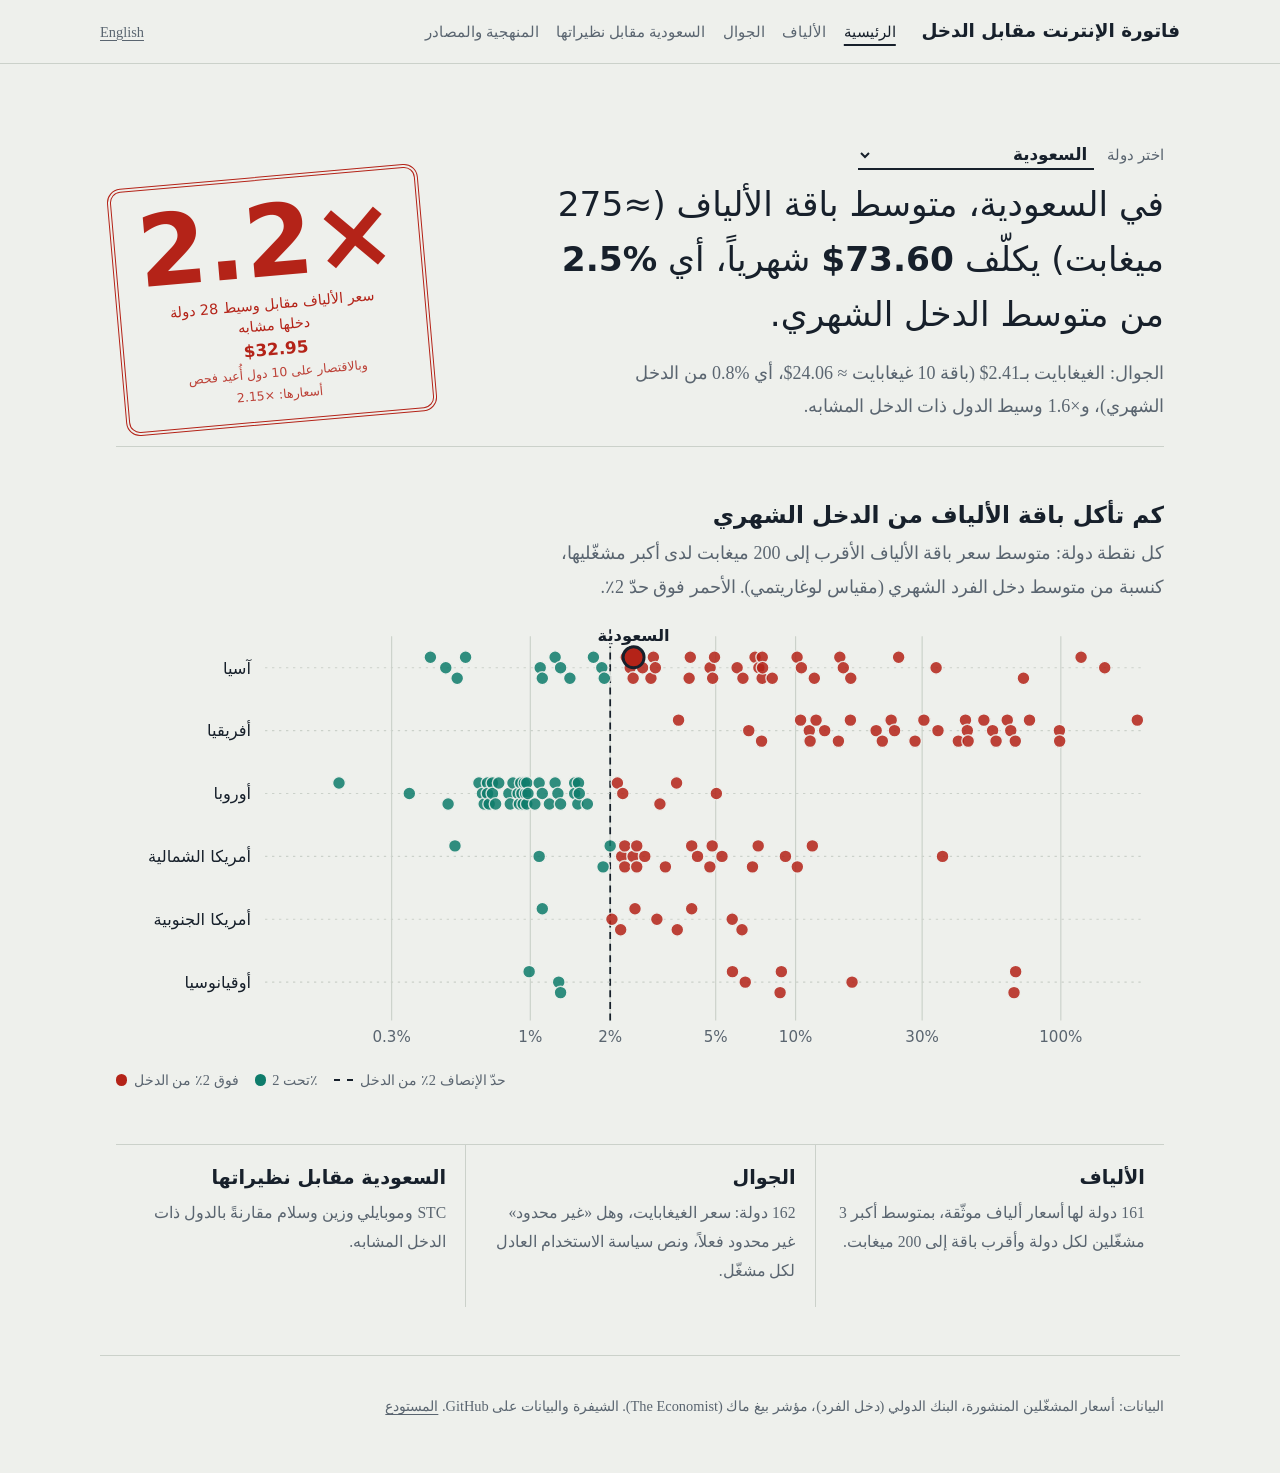
==== commit 0f4291a3: "Stricter audit evidence + review fixes - evidence_check: only WebFetch text from the row's own sourc" ====
--- a/docs/index.html
+++ b/docs/index.html
@@ -19,7 +19,7 @@
 <section>
 <h2>كم تأكل باقة الألياف من الدخل الشهري</h2>
 <p class="note">كل نقطة دولة: متوسط سعر باقة الألياف الأقرب إلى 200 ميغابت لدى أكبر مشغّليها، كنسبة من متوسط دخل الفرد الشهري (مقياس لوغاريتمي). الأحمر فوق حدّ 2٪.</p>
-<figure class="scroll"><svg class="chart strip" data-kind="f" viewBox="0 0 900 378" role="img" aria-label="كم تأكل باقة الألياف من الدخل الشهري"><line class="grid" x1="236.7" x2="236.7" y1="14" y2="344"/><text class="tick" x="236.7" y="362" text-anchor="middle">0.3%</text><line class="grid" x1="355.8" x2="355.8" y1="14" y2="344"/><text class="tick" x="355.8" y="362" text-anchor="middle">1%</text><line class="grid" x1="424.4" x2="424.4" y1="14" y2="344"/><text class="tick" x="424.4" y="362" text-anchor="middle">2%</text><line class="grid" x1="515.0" x2="515.0" y1="14" y2="344"/><text class="tick" x="515.0" y="362" text-anchor="middle">5%</text><line class="grid" x1="583.6" x2="583.6" y1="14" y2="344"/><text class="tick" x="583.6" y="362" text-anchor="middle">10%</text><line class="grid" x1="692.3" x2="692.3" y1="14" y2="344"/><text class="tick" x="692.3" y="362" text-anchor="middle">30%</text><line class="grid" x1="811.4" x2="811.4" y1="14" y2="344"/><text class="tick" x="811.4" y="362" text-anchor="middle">100%</text><line class="fair" x1="424.4" x2="424.4" y1="8" y2="344"/><line class="lane" x1="128" x2="880" y1="41.0" y2="41.0"/><text class="lab" x="116" y="46.0" text-anchor="end">آسيا</text><circle class="dot under" data-iso="SGP" cx="270.0" cy="32.0" r="5.5"/><circle class="dot under" data-iso="CHN" cx="283.2" cy="41.0" r="5.5"/><circle class="dot under" data-iso="KOR" cx="293.0" cy="50.0" r="5.5"/><circle class="dot under" data-iso="ISR" cx="308.5" cy="32.0" r="5.5"/><circle class="dot under" data-iso="JPN" cx="364.3" cy="41.0" r="5.5"/><circle class="dot under" data-iso="CYP" cx="366.1" cy="50.0" r="5.5"/><circle class="dot under" data-iso="QAT" cx="381.8" cy="32.0" r="5.5"/><circle class="dot under" data-iso="TUR" cx="389.8" cy="41.0" r="5.5"/><circle class="dot under" data-iso="KAZ" cx="412.3" cy="50.0" r="5.5"/><circle class="dot under" data-iso="KWT" cx="415.6" cy="32.0" r="5.5"/><circle class="dot under" data-iso="BRN" cx="417.2" cy="41.0" r="5.5"/><circle class="dot under" data-iso="ARE" cx="419.3" cy="50.0" r="5.5"/><circle class="dot over" data-iso="VNM" cx="438.2" cy="32.0" r="5.5"/><circle class="dot over" data-iso="ARM" cx="441.6" cy="41.0" r="5.5"/><circle class="dot over" data-iso="BTN" cx="444.1" cy="50.0" r="5.5"/><circle class="dot over" data-iso="SAU" cx="444.5" cy="32.0" r="5.5"/><circle class="dot over" data-iso="THA" cx="452.2" cy="41.0" r="5.5"/><circle class="dot over" data-iso="BHR" cx="459.4" cy="50.0" r="5.5"/><circle class="dot over" data-iso="AZE" cx="461.5" cy="32.0" r="5.5"/><circle class="dot over" data-iso="MYS" cx="463.8" cy="41.0" r="5.5"/><circle class="dot over" data-iso="MNG" cx="492.2" cy="50.0" r="5.5"/><circle class="dot over" data-iso="GEO" cx="493.2" cy="32.0" r="5.5"/><circle class="dot over" data-iso="OMN" cx="510.2" cy="41.0" r="5.5"/><circle class="dot over" data-iso="IND" cx="512.4" cy="50.0" r="5.5"/><circle class="dot over" data-iso="IDN" cx="514.0" cy="32.0" r="5.5"/><circle class="dot over" data-iso="IRQ" cx="530.6" cy="41.0" r="5.5"/><circle class="dot over" data-iso="PHL" cx="533.4" cy="50.0" r="5.5"/><circle class="dot over" data-iso="UZB" cx="548.8" cy="32.0" r="5.5"/><circle class="dot over" data-iso="KGZ" cx="552.1" cy="41.0" r="5.5"/><circle class="dot over" data-iso="JOR" cx="554.9" cy="50.0" r="5.5"/><circle class="dot over" data-iso="LKA" cx="555.0" cy="32.0" r="5.5"/><circle class="dot over" data-iso="MDV" cx="555.3" cy="41.0" r="5.5"/><circle class="dot over" data-iso="LBN" cx="559.7" cy="50.0" r="5.5"/><circle class="dot over" data-iso="NPL" cx="584.9" cy="32.0" r="5.5"/><circle class="dot over" data-iso="BGD" cx="588.6" cy="41.0" r="5.5"/><circle class="dot over" data-iso="TJK" cx="599.7" cy="50.0" r="5.5"/><circle class="dot over" data-iso="PSE" cx="621.6" cy="32.0" r="5.5"/><circle class="dot over" data-iso="TKM" cx="624.6" cy="41.0" r="5.5"/><circle class="dot over" data-iso="KHM" cx="631.0" cy="50.0" r="5.5"/><circle class="dot over" data-iso="PAK" cx="672.1" cy="32.0" r="5.5"/><circle class="dot over" data-iso="LAO" cx="704.3" cy="41.0" r="5.5"/><circle class="dot over" data-iso="MMR" cx="779.3" cy="50.0" r="5.5"/><circle class="dot over" data-iso="TLS" cx="828.8" cy="32.0" r="5.5"/><circle class="dot over" data-iso="AFG" cx="849.1" cy="41.0" r="5.5"/><line class="lane" x1="128" x2="880" y1="95.0" y2="95.0"/><text class="lab" x="116" y="100.0" text-anchor="end">أفريقيا</text><circle class="dot over" data-iso="MUS" cx="483.1" cy="86.0" r="5.5"/><circle class="dot over" data-iso="LBY" cx="543.4" cy="95.0" r="5.5"/><circle class="dot over" data-iso="SYC" cx="554.4" cy="104.0" r="5.5"/><circle class="dot over" data-iso="GNQ" cx="595.4" cy="86.0" r="5.5"/><circle class="dot over" data-iso="ZAF" cx="596.1" cy="95.0" r="5.5"/><circle class="dot over" data-iso="TUN" cx="599.9" cy="104.0" r="5.5"/><circle class="dot over" data-iso="DZA" cx="601.2" cy="86.0" r="5.5"/><circle class="dot over" data-iso="MAR" cx="608.6" cy="95.0" r="5.5"/><circle class="dot over" data-iso="CPV" cx="620.4" cy="104.0" r="5.5"/><circle class="dot over" data-iso="EGY" cx="630.7" cy="86.0" r="5.5"/><circle class="dot over" data-iso="BWA" cx="652.8" cy="95.0" r="5.5"/><circle class="dot over" data-iso="NAM" cx="658.1" cy="104.0" r="5.5"/><circle class="dot over" data-iso="MDG" cx="665.7" cy="86.0" r="5.5"/><circle class="dot over" data-iso="GHA" cx="668.6" cy="95.0" r="5.5"/><circle class="dot over" data-iso="RWA" cx="686.2" cy="104.0" r="5.5"/><circle class="dot over" data-iso="ZWE" cx="693.8" cy="86.0" r="5.5"/><circle class="dot over" data-iso="BEN" cx="705.9" cy="95.0" r="5.5"/><circle class="dot over" data-iso="ETH" cx="723.4" cy="104.0" r="5.5"/><circle class="dot over" data-iso="KEN" cx="729.5" cy="86.0" r="5.5"/><circle class="dot over" data-iso="SEN" cx="731.1" cy="95.0" r="5.5"/><circle class="dot over" data-iso="TGO" cx="731.8" cy="104.0" r="5.5"/><circle class="dot over" data-iso="GIN" cx="745.3" cy="86.0" r="5.5"/><circle class="dot over" data-iso="LSO" cx="752.8" cy="95.0" r="5.5"/><circle class="dot over" data-iso="NGA" cx="755.4" cy="104.0" r="5.5"/><circle class="dot over" data-iso="BFA" cx="765.4" cy="86.0" r="5.5"/><circle class="dot over" data-iso="TZA" cx="768.4" cy="95.0" r="5.5"/><circle class="dot over" data-iso="MRT" cx="778.0" cy="104.0" r="5.5"/><circle class="dot over" data-iso="UGA" cx="784.5" cy="86.0" r="5.5"/><circle class="dot over" data-iso="MLI" cx="810.2" cy="95.0" r="5.5"/><circle class="dot over" data-iso="MOZ" cx="810.4" cy="104.0" r="5.5"/><circle class="dot over" data-iso="ZMB" cx="877.1" cy="86.0" r="5.5"/><line class="lane" x1="128" x2="880" y1="149.0" y2="149.0"/><text class="lab" x="116" y="154.0" text-anchor="end">أوروبا</text><circle class="dot under" data-iso="MCO" cx="191.5" cy="140.0" r="5.5"/><circle class="dot under" data-iso="LIE" cx="251.9" cy="149.0" r="5.5"/><circle class="dot under" data-iso="RUS" cx="285.2" cy="158.0" r="5.5"/><circle class="dot under" data-iso="SMR" cx="311.7" cy="140.0" r="5.5"/><circle class="dot under" data-iso="CHE" cx="314.7" cy="149.0" r="5.5"/><circle class="dot under" data-iso="LTU" cx="316.2" cy="158.0" r="5.5"/><circle class="dot under" data-iso="POL" cx="319.1" cy="140.0" r="5.5"/><circle class="dot under" data-iso="DNK" cx="319.1" cy="149.0" r="5.5"/><circle class="dot under" data-iso="ROU" cx="320.5" cy="158.0" r="5.5"/><circle class="dot under" data-iso="CZE" cx="323.3" cy="140.0" r="5.5"/><circle class="dot under" data-iso="LUX" cx="323.3" cy="149.0" r="5.5"/><circle class="dot under" data-iso="VAT" cx="326.0" cy="158.0" r="5.5"/><circle class="dot under" data-iso="SWE" cx="328.7" cy="140.0" r="5.5"/><circle class="dot under" data-iso="HUN" cx="337.4" cy="149.0" r="5.5"/><circle class="dot under" data-iso="FIN" cx="338.6" cy="158.0" r="5.5"/><circle class="dot under" data-iso="MLT" cx="340.9" cy="140.0" r="5.5"/><circle class="dot under" data-iso="NLD" cx="345.4" cy="149.0" r="5.5"/><circle class="dot under" data-iso="IRL" cx="346.5" cy="158.0" r="5.5"/><circle class="dot under" data-iso="ITA" cx="347.6" cy="140.0" r="5.5"/><circle class="dot under" data-iso="DEU" cx="348.6" cy="149.0" r="5.5"/><circle class="dot under" data-iso="SVK" cx="349.7" cy="158.0" r="5.5"/><circle class="dot under" data-iso="AUT" cx="350.7" cy="140.0" r="5.5"/><circle class="dot under" data-iso="EST" cx="351.8" cy="149.0" r="5.5"/><circle class="dot under" data-iso="GBR" cx="352.8" cy="158.0" r="5.5"/><circle class="dot under" data-iso="LVA" cx="352.8" cy="140.0" r="5.5"/><circle class="dot under" data-iso="AND" cx="353.8" cy="149.0" r="5.5"/><circle class="dot under" data-iso="NOR" cx="359.7" cy="158.0" r="5.5"/><circle class="dot under" data-iso="ESP" cx="363.4" cy="140.0" r="5.5"/><circle class="dot under" data-iso="FRA" cx="366.1" cy="149.0" r="5.5"/><circle class="dot under" data-iso="BEL" cx="372.2" cy="158.0" r="5.5"/><circle class="dot under" data-iso="UKR" cx="377.1" cy="140.0" r="5.5"/><circle class="dot under" data-iso="BLR" cx="379.5" cy="149.0" r="5.5"/><circle class="dot under" data-iso="PRT" cx="381.8" cy="158.0" r="5.5"/><circle class="dot under" data-iso="GRC" cx="393.9" cy="140.0" r="5.5"/><circle class="dot under" data-iso="MDA" cx="393.9" cy="149.0" r="5.5"/><circle class="dot under" data-iso="SVN" cx="396.6" cy="158.0" r="5.5"/><circle class="dot under" data-iso="HRV" cx="397.2" cy="140.0" r="5.5"/><circle class="dot under" data-iso="BGR" cx="397.9" cy="149.0" r="5.5"/><circle class="dot under" data-iso="ISL" cx="404.8" cy="158.0" r="5.5"/><circle class="dot over" data-iso="ALB" cx="430.6" cy="140.0" r="5.5"/><circle class="dot over" data-iso="MKD" cx="435.2" cy="149.0" r="5.5"/><circle class="dot over" data-iso="MNE" cx="467.1" cy="158.0" r="5.5"/><circle class="dot over" data-iso="SRB" cx="481.4" cy="140.0" r="5.5"/><circle class="dot over" data-iso="BIH" cx="515.6" cy="149.0" r="5.5"/><line class="lane" x1="128" x2="880" y1="203.0" y2="203.0"/><text class="lab" x="116" y="208.0" text-anchor="end">أمريكا الشمالية</text><circle class="dot under" data-iso="USA" cx="291.1" cy="194.0" r="5.5"/><circle class="dot under" data-iso="CAN" cx="363.4" cy="203.0" r="5.5"/><circle class="dot under" data-iso="BRB" cx="418.3" cy="212.0" r="5.5"/><circle class="dot under" data-iso="CUB" cx="424.4" cy="194.0" r="5.5"/><circle class="dot over" data-iso="DOM" cx="434.3" cy="203.0" r="5.5"/><circle class="dot over" data-iso="BHS" cx="436.9" cy="212.0" r="5.5"/><circle class="dot over" data-iso="ATG" cx="436.9" cy="194.0" r="5.5"/><circle class="dot over" data-iso="MEX" cx="444.1" cy="203.0" r="5.5"/><circle class="dot over" data-iso="CRI" cx="447.2" cy="212.0" r="5.5"/><circle class="dot over" data-iso="KNA" cx="447.2" cy="194.0" r="5.5"/><circle class="dot over" data-iso="PAN" cx="454.1" cy="203.0" r="5.5"/><circle class="dot over" data-iso="TTO" cx="471.8" cy="212.0" r="5.5"/><circle class="dot over" data-iso="GTM" cx="494.4" cy="194.0" r="5.5"/><circle class="dot over" data-iso="LCA" cx="499.4" cy="203.0" r="5.5"/><circle class="dot over" data-iso="GRD" cx="510.0" cy="212.0" r="5.5"/><circle class="dot over" data-iso="VCT" cx="512.0" cy="194.0" r="5.5"/><circle class="dot over" data-iso="DMA" cx="520.4" cy="203.0" r="5.5"/><circle class="dot over" data-iso="SLV" cx="546.6" cy="212.0" r="5.5"/><circle class="dot over" data-iso="JAM" cx="551.5" cy="194.0" r="5.5"/><circle class="dot over" data-iso="BLZ" cx="574.9" cy="203.0" r="5.5"/><circle class="dot over" data-iso="HND" cx="585.1" cy="212.0" r="5.5"/><circle class="dot over" data-iso="NIC" cx="598.0" cy="194.0" r="5.5"/><circle class="dot over" data-iso="HTI" cx="709.8" cy="203.0" r="5.5"/><line class="lane" x1="128" x2="880" y1="257.0" y2="257.0"/><text class="lab" x="116" y="262.0" text-anchor="end">أمريكا الجنوبية</text><circle class="dot under" data-iso="CHL" cx="366.1" cy="248.0" r="5.5"/><circle class="dot over" data-iso="URY" cx="425.9" cy="257.0" r="5.5"/><circle class="dot over" data-iso="BRA" cx="445.7" cy="266.0" r="5.5"/><circle class="dot over" data-iso="PER" cx="464.5" cy="248.0" r="5.5"/><circle class="dot over" data-iso="PRY" cx="482.0" cy="257.0" r="5.5"/><circle class="dot over" data-iso="ARG" cx="488.9" cy="266.0" r="5.5"/><circle class="dot over" data-iso="COL" cx="494.4" cy="248.0" r="5.5"/><circle class="dot over" data-iso="BOL" cx="529.7" cy="257.0" r="5.5"/><circle class="dot over" data-iso="SUR" cx="530.7" cy="266.0" r="5.5"/><line class="lane" x1="128" x2="880" y1="311.0" y2="311.0"/><text class="lab" x="116" y="316.0" text-anchor="end">أوقيانوسيا</text><circle class="dot under" data-iso="NZL" cx="354.8" cy="302.0" r="5.5"/><circle class="dot under" data-iso="AUS" cx="380.2" cy="311.0" r="5.5"/><circle class="dot under" data-iso="PLW" cx="380.2" cy="320.0" r="5.5"/><circle class="dot over" data-iso="NRU" cx="529.4" cy="302.0" r="5.5"/><circle class="dot over" data-iso="FJI" cx="540.4" cy="311.0" r="5.5"/><circle class="dot over" data-iso="TUV" cx="570.3" cy="320.0" r="5.5"/><circle class="dot over" data-iso="WSM" cx="571.4" cy="302.0" r="5.5"/><circle class="dot over" data-iso="PNG" cx="632.1" cy="311.0" r="5.5"/><circle class="dot over" data-iso="SLB" cx="771.2" cy="320.0" r="5.5"/><circle class="dot over" data-iso="VUT" cx="772.6" cy="302.0" r="5.5"/></svg>
+<figure class="scroll"><svg class="chart strip" data-kind="f" viewBox="0 0 900 378" role="img" aria-label="كم تأكل باقة الألياف من الدخل الشهري"><line class="grid" x1="236.7" x2="236.7" y1="14" y2="344"/><text class="tick" x="236.7" y="362" text-anchor="middle">0.3%</text><line class="grid" x1="355.8" x2="355.8" y1="14" y2="344"/><text class="tick" x="355.8" y="362" text-anchor="middle">1%</text><line class="grid" x1="424.4" x2="424.4" y1="14" y2="344"/><text class="tick" x="424.4" y="362" text-anchor="middle">2%</text><line class="grid" x1="515.0" x2="515.0" y1="14" y2="344"/><text class="tick" x="515.0" y="362" text-anchor="middle">5%</text><line class="grid" x1="583.6" x2="583.6" y1="14" y2="344"/><text class="tick" x="583.6" y="362" text-anchor="middle">10%</text><line class="grid" x1="692.3" x2="692.3" y1="14" y2="344"/><text class="tick" x="692.3" y="362" text-anchor="middle">30%</text><line class="grid" x1="811.4" x2="811.4" y1="14" y2="344"/><text class="tick" x="811.4" y="362" text-anchor="middle">100%</text><line class="fair" x1="424.4" x2="424.4" y1="8" y2="344"/><line class="lane" x1="128" x2="880" y1="41.0" y2="41.0"/><text class="lab" x="116" y="46.0" text-anchor="end">آسيا</text><circle class="dot under" data-iso="SGP" cx="270.0" cy="32.0" r="5.5"/><circle class="dot under" data-iso="CHN" cx="283.2" cy="41.0" r="5.5"/><circle class="dot under" data-iso="KOR" cx="293.0" cy="50.0" r="5.5"/><circle class="dot under" data-iso="ISR" cx="300.2" cy="32.0" r="5.5"/><circle class="dot under" data-iso="JPN" cx="364.3" cy="41.0" r="5.5"/><circle class="dot under" data-iso="CYP" cx="366.1" cy="50.0" r="5.5"/><circle class="dot under" data-iso="KWT" cx="377.1" cy="32.0" r="5.5"/><circle class="dot under" data-iso="QAT" cx="381.8" cy="41.0" r="5.5"/><circle class="dot under" data-iso="TUR" cx="389.8" cy="50.0" r="5.5"/><circle class="dot under" data-iso="KAZ" cx="410.0" cy="32.0" r="5.5"/><circle class="dot under" data-iso="BRN" cx="417.2" cy="41.0" r="5.5"/><circle class="dot under" data-iso="ARE" cx="419.3" cy="50.0" r="5.5"/><circle class="dot over" data-iso="VNM" cx="438.2" cy="32.0" r="5.5"/><circle class="dot over" data-iso="ARM" cx="441.6" cy="41.0" r="5.5"/><circle class="dot over" data-iso="BTN" cx="444.1" cy="50.0" r="5.5"/><circle class="dot over" data-iso="SAU" cx="444.5" cy="32.0" r="5.5"/><circle class="dot over" data-iso="THA" cx="452.2" cy="41.0" r="5.5"/><circle class="dot over" data-iso="BHR" cx="459.4" cy="50.0" r="5.5"/><circle class="dot over" data-iso="AZE" cx="461.5" cy="32.0" r="5.5"/><circle class="dot over" data-iso="MYS" cx="463.2" cy="41.0" r="5.5"/><circle class="dot over" data-iso="MNG" cx="492.2" cy="50.0" r="5.5"/><circle class="dot over" data-iso="GEO" cx="493.2" cy="32.0" r="5.5"/><circle class="dot over" data-iso="OMN" cx="510.2" cy="41.0" r="5.5"/><circle class="dot over" data-iso="IND" cx="512.4" cy="50.0" r="5.5"/><circle class="dot over" data-iso="IDN" cx="514.0" cy="32.0" r="5.5"/><circle class="dot over" data-iso="PHL" cx="533.4" cy="41.0" r="5.5"/><circle class="dot over" data-iso="IRQ" cx="538.4" cy="50.0" r="5.5"/><circle class="dot over" data-iso="UZB" cx="548.8" cy="32.0" r="5.5"/><circle class="dot over" data-iso="KGZ" cx="552.1" cy="41.0" r="5.5"/><circle class="dot over" data-iso="JOR" cx="554.9" cy="50.0" r="5.5"/><circle class="dot over" data-iso="LKA" cx="555.0" cy="32.0" r="5.5"/><circle class="dot over" data-iso="MDV" cx="555.3" cy="41.0" r="5.5"/><circle class="dot over" data-iso="LBN" cx="563.6" cy="50.0" r="5.5"/><circle class="dot over" data-iso="NPL" cx="584.9" cy="32.0" r="5.5"/><circle class="dot over" data-iso="BGD" cx="588.6" cy="41.0" r="5.5"/><circle class="dot over" data-iso="TJK" cx="599.7" cy="50.0" r="5.5"/><circle class="dot over" data-iso="PSE" cx="621.6" cy="32.0" r="5.5"/><circle class="dot over" data-iso="TKM" cx="624.6" cy="41.0" r="5.5"/><circle class="dot over" data-iso="KHM" cx="631.0" cy="50.0" r="5.5"/><circle class="dot over" data-iso="PAK" cx="672.1" cy="32.0" r="5.5"/><circle class="dot over" data-iso="LAO" cx="704.3" cy="41.0" r="5.5"/><circle class="dot over" data-iso="MMR" cx="779.3" cy="50.0" r="5.5"/><circle class="dot over" data-iso="TLS" cx="828.8" cy="32.0" r="5.5"/><circle class="dot over" data-iso="AFG" cx="849.1" cy="41.0" r="5.5"/><line class="lane" x1="128" x2="880" y1="95.0" y2="95.0"/><text class="lab" x="116" y="100.0" text-anchor="end">أفريقيا</text><circle class="dot over" data-iso="MUS" cx="483.1" cy="86.0" r="5.5"/><circle class="dot over" data-iso="LBY" cx="543.4" cy="95.0" r="5.5"/><circle class="dot over" data-iso="SYC" cx="554.4" cy="104.0" r="5.5"/><circle class="dot over" data-iso="TUN" cx="587.9" cy="86.0" r="5.5"/><circle class="dot over" data-iso="GNQ" cx="595.4" cy="95.0" r="5.5"/><circle class="dot over" data-iso="ZAF" cx="596.1" cy="104.0" r="5.5"/><circle class="dot over" data-iso="DZA" cx="601.2" cy="86.0" r="5.5"/><circle class="dot over" data-iso="MAR" cx="608.6" cy="95.0" r="5.5"/><circle class="dot over" data-iso="CPV" cx="620.4" cy="104.0" r="5.5"/><circle class="dot over" data-iso="EGY" cx="630.7" cy="86.0" r="5.5"/><circle class="dot over" data-iso="BWA" cx="652.8" cy="95.0" r="5.5"/><circle class="dot over" data-iso="NAM" cx="658.1" cy="104.0" r="5.5"/><circle class="dot over" data-iso="MDG" cx="665.7" cy="86.0" r="5.5"/><circle class="dot over" data-iso="GHA" cx="668.6" cy="95.0" r="5.5"/><circle class="dot over" data-iso="RWA" cx="686.2" cy="104.0" r="5.5"/><circle class="dot over" data-iso="ZWE" cx="693.8" cy="86.0" r="5.5"/><circle class="dot over" data-iso="BEN" cx="705.9" cy="95.0" r="5.5"/><circle class="dot over" data-iso="ETH" cx="723.4" cy="104.0" r="5.5"/><circle class="dot over" data-iso="KEN" cx="729.5" cy="86.0" r="5.5"/><circle class="dot over" data-iso="SEN" cx="731.1" cy="95.0" r="5.5"/><circle class="dot over" data-iso="TGO" cx="731.8" cy="104.0" r="5.5"/><circle class="dot over" data-iso="GIN" cx="745.3" cy="86.0" r="5.5"/><circle class="dot over" data-iso="LSO" cx="752.8" cy="95.0" r="5.5"/><circle class="dot over" data-iso="NGA" cx="755.8" cy="104.0" r="5.5"/><circle class="dot over" data-iso="BFA" cx="765.4" cy="86.0" r="5.5"/><circle class="dot over" data-iso="TZA" cx="768.4" cy="95.0" r="5.5"/><circle class="dot over" data-iso="MRT" cx="772.3" cy="104.0" r="5.5"/><circle class="dot over" data-iso="UGA" cx="784.5" cy="86.0" r="5.5"/><circle class="dot over" data-iso="MLI" cx="810.2" cy="95.0" r="5.5"/><circle class="dot over" data-iso="MOZ" cx="810.4" cy="104.0" r="5.5"/><circle class="dot over" data-iso="ZMB" cx="877.1" cy="86.0" r="5.5"/><line class="lane" x1="128" x2="880" y1="149.0" y2="149.0"/><text class="lab" x="116" y="154.0" text-anchor="end">أوروبا</text><circle class="dot under" data-iso="MCO" cx="191.5" cy="140.0" r="5.5"/><circle class="dot under" data-iso="LIE" cx="251.9" cy="149.0" r="5.5"/><circle class="dot under" data-iso="RUS" cx="285.2" cy="158.0" r="5.5"/><circle class="dot under" data-iso="SMR" cx="311.7" cy="140.0" r="5.5"/><circle class="dot under" data-iso="CHE" cx="314.7" cy="149.0" r="5.5"/><circle class="dot under" data-iso="LTU" cx="316.2" cy="158.0" r="5.5"/><circle class="dot under" data-iso="POL" cx="319.1" cy="140.0" r="5.5"/><circle class="dot under" data-iso="DNK" cx="319.1" cy="149.0" r="5.5"/><circle class="dot under" data-iso="ROU" cx="320.5" cy="158.0" r="5.5"/><circle class="dot under" data-iso="CZE" cx="323.3" cy="140.0" r="5.5"/><circle class="dot under" data-iso="LUX" cx="323.3" cy="149.0" r="5.5"/><circle class="dot under" data-iso="VAT" cx="326.0" cy="158.0" r="5.5"/><circle class="dot under" data-iso="SWE" cx="328.7" cy="140.0" r="5.5"/><circle class="dot under" data-iso="HUN" cx="337.4" cy="149.0" r="5.5"/><circle class="dot under" data-iso="FIN" cx="338.6" cy="158.0" r="5.5"/><circle class="dot under" data-iso="MLT" cx="340.9" cy="140.0" r="5.5"/><circle class="dot under" data-iso="NLD" cx="345.4" cy="149.0" r="5.5"/><circle class="dot under" data-iso="IRL" cx="346.5" cy="158.0" r="5.5"/><circle class="dot under" data-iso="ITA" cx="347.6" cy="140.0" r="5.5"/><circle class="dot under" data-iso="DEU" cx="348.6" cy="149.0" r="5.5"/><circle class="dot under" data-iso="SVK" cx="349.7" cy="158.0" r="5.5"/><circle class="dot under" data-iso="AUT" cx="350.7" cy="140.0" r="5.5"/><circle class="dot under" data-iso="EST" cx="351.8" cy="149.0" r="5.5"/><circle class="dot under" data-iso="GBR" cx="352.8" cy="158.0" r="5.5"/><circle class="dot under" data-iso="LVA" cx="352.8" cy="140.0" r="5.5"/><circle class="dot under" data-iso="AND" cx="353.8" cy="149.0" r="5.5"/><circle class="dot under" data-iso="NOR" cx="359.7" cy="158.0" r="5.5"/><circle class="dot under" data-iso="ESP" cx="363.4" cy="140.0" r="5.5"/><circle class="dot under" data-iso="FRA" cx="366.1" cy="149.0" r="5.5"/><circle class="dot under" data-iso="BEL" cx="372.2" cy="158.0" r="5.5"/><circle class="dot under" data-iso="UKR" cx="377.1" cy="140.0" r="5.5"/><circle class="dot under" data-iso="BLR" cx="379.5" cy="149.0" r="5.5"/><circle class="dot under" data-iso="PRT" cx="381.8" cy="158.0" r="5.5"/><circle class="dot under" data-iso="GRC" cx="393.9" cy="140.0" r="5.5"/><circle class="dot under" data-iso="MDA" cx="393.9" cy="149.0" r="5.5"/><circle class="dot under" data-iso="SVN" cx="396.6" cy="158.0" r="5.5"/><circle class="dot under" data-iso="HRV" cx="397.2" cy="140.0" r="5.5"/><circle class="dot under" data-iso="BGR" cx="397.9" cy="149.0" r="5.5"/><circle class="dot under" data-iso="ISL" cx="404.8" cy="158.0" r="5.5"/><circle class="dot over" data-iso="ALB" cx="430.6" cy="140.0" r="5.5"/><circle class="dot over" data-iso="MKD" cx="435.2" cy="149.0" r="5.5"/><circle class="dot over" data-iso="MNE" cx="467.1" cy="158.0" r="5.5"/><circle class="dot over" data-iso="SRB" cx="481.4" cy="140.0" r="5.5"/><circle class="dot over" data-iso="BIH" cx="515.6" cy="149.0" r="5.5"/><line class="lane" x1="128" x2="880" y1="203.0" y2="203.0"/><text class="lab" x="116" y="208.0" text-anchor="end">أمريكا الشمالية</text><circle class="dot under" data-iso="USA" cx="291.1" cy="194.0" r="5.5"/><circle class="dot under" data-iso="CAN" cx="363.4" cy="203.0" r="5.5"/><circle class="dot under" data-iso="BRB" cx="418.3" cy="212.0" r="5.5"/><circle class="dot under" data-iso="CUB" cx="424.4" cy="194.0" r="5.5"/><circle class="dot over" data-iso="DOM" cx="434.3" cy="203.0" r="5.5"/><circle class="dot over" data-iso="BHS" cx="436.9" cy="212.0" r="5.5"/><circle class="dot over" data-iso="ATG" cx="436.9" cy="194.0" r="5.5"/><circle class="dot over" data-iso="MEX" cx="444.1" cy="203.0" r="5.5"/><circle class="dot over" data-iso="CRI" cx="447.2" cy="212.0" r="5.5"/><circle class="dot over" data-iso="KNA" cx="447.2" cy="194.0" r="5.5"/><circle class="dot over" data-iso="PAN" cx="454.1" cy="203.0" r="5.5"/><circle class="dot over" data-iso="TTO" cx="471.8" cy="212.0" r="5.5"/><circle class="dot over" data-iso="GTM" cx="494.4" cy="194.0" r="5.5"/><circle class="dot over" data-iso="LCA" cx="499.4" cy="203.0" r="5.5"/><circle class="dot over" data-iso="GRD" cx="510.0" cy="212.0" r="5.5"/><circle class="dot over" data-iso="VCT" cx="512.0" cy="194.0" r="5.5"/><circle class="dot over" data-iso="DMA" cx="520.4" cy="203.0" r="5.5"/><circle class="dot over" data-iso="SLV" cx="546.6" cy="212.0" r="5.5"/><circle class="dot over" data-iso="JAM" cx="551.5" cy="194.0" r="5.5"/><circle class="dot over" data-iso="BLZ" cx="574.9" cy="203.0" r="5.5"/><circle class="dot over" data-iso="HND" cx="585.1" cy="212.0" r="5.5"/><circle class="dot over" data-iso="NIC" cx="598.0" cy="194.0" r="5.5"/><circle class="dot over" data-iso="HTI" cx="709.8" cy="203.0" r="5.5"/><line class="lane" x1="128" x2="880" y1="257.0" y2="257.0"/><text class="lab" x="116" y="262.0" text-anchor="end">أمريكا الجنوبية</text><circle class="dot under" data-iso="CHL" cx="366.1" cy="248.0" r="5.5"/><circle class="dot over" data-iso="URY" cx="425.9" cy="257.0" r="5.5"/><circle class="dot over" data-iso="ARG" cx="433.4" cy="266.0" r="5.5"/><circle class="dot over" data-iso="BRA" cx="445.7" cy="248.0" r="5.5"/><circle class="dot over" data-iso="PER" cx="464.5" cy="257.0" r="5.5"/><circle class="dot over" data-iso="PRY" cx="482.0" cy="266.0" r="5.5"/><circle class="dot over" data-iso="COL" cx="494.4" cy="248.0" r="5.5"/><circle class="dot over" data-iso="SUR" cx="529.2" cy="257.0" r="5.5"/><circle class="dot over" data-iso="BOL" cx="537.6" cy="266.0" r="5.5"/><line class="lane" x1="128" x2="880" y1="311.0" y2="311.0"/><text class="lab" x="116" y="316.0" text-anchor="end">أوقيانوسيا</text><circle class="dot under" data-iso="NZL" cx="354.8" cy="302.0" r="5.5"/><circle class="dot under" data-iso="PLW" cx="380.2" cy="311.0" r="5.5"/><circle class="dot under" data-iso="AUS" cx="381.8" cy="320.0" r="5.5"/><circle class="dot over" data-iso="NRU" cx="529.4" cy="302.0" r="5.5"/><circle class="dot over" data-iso="FJI" cx="540.4" cy="311.0" r="5.5"/><circle class="dot over" data-iso="TUV" cx="570.3" cy="320.0" r="5.5"/><circle class="dot over" data-iso="WSM" cx="571.4" cy="302.0" r="5.5"/><circle class="dot over" data-iso="PNG" cx="632.1" cy="311.0" r="5.5"/><circle class="dot over" data-iso="SLB" cx="771.2" cy="320.0" r="5.5"/><circle class="dot over" data-iso="VUT" cx="772.6" cy="302.0" r="5.5"/></svg>
 <figcaption><span class="key over"></span>فوق 2٪ من الدخل
 <span class="key under"></span>تحت 2٪
 <span class="key fairk"></span>حدّ الإنصاف 2٪ من الدخل</figcaption></figure>
@@ -28,7 +28,7 @@
 <a class="door" href="fiber.html"><h2>الألياف</h2>
 <p>161 دولة لها أسعار ألياف موثّقة، بمتوسط أكبر 3 مشغّلين لكل دولة وأقرب باقة إلى 200 ميغابت.</p></a>
 <a class="door" href="mobile.html"><h2>الجوال</h2>
-<p>164 دولة: سعر الغيغابايت، وهل «غير محدود» غير محدود فعلاً، ونص سياسة الاستخدام العادل لكل مشغّل.</p></a>
+<p>162 دولة: سعر الغيغابايت، وهل «غير محدود» غير محدود فعلاً، ونص سياسة الاستخدام العادل لكل مشغّل.</p></a>
 <a class="door" href="saudi.html"><h2>السعودية مقابل نظيراتها</h2>
 <p>STC وموبايلي وزين وسلام مقارنةً بالدول ذات الدخل المشابه.</p></a>
 </section>
--- a/docs/assets/site.css
+++ b/docs/assets/site.css
@@ -55,6 +55,7 @@
 #stampnum{font:700 clamp(3.4rem,9vw,6.2rem)/1.05 var(--display);direction:ltr}
 #stamplab{font:500 .9rem/1.5 var(--display);max-width:13rem}
 #stamplab .med{font-weight:700;font-size:1.05rem}
+#stamplab .aud{font-size:.78rem;opacity:.85}
 @media (prefers-reduced-motion:no-preference){
   .stamp.thump{animation:thump .38s cubic-bezier(.2,1.6,.4,1)}
   @keyframes thump{from{transform:rotate(-5deg) scale(1.35);opacity:0}to{transform:rotate(-5deg) scale(1);opacity:1}}}
@@ -127,7 +128,7 @@
 .src{color:var(--muted);font-size:.85rem}
 .st{font:500 .75rem var(--display);border:1px solid var(--rule);border-radius:4px;padding:0 .35rem;color:var(--muted)}
 .st-verified,.st-corrected,.st-new{color:var(--under);border-color:currentColor}
-.st-unverified{color:var(--over);border-color:currentColor}
+.st-unsourced{color:var(--over);border-color:currentColor}
 .cols3{columns:3 12rem;font-size:.92rem}
 
 footer{max-width:1080px;margin:0 auto;padding:1.4rem 16px 2.4rem;border-top:1px solid var(--rule);color:var(--muted);font-size:.9rem}
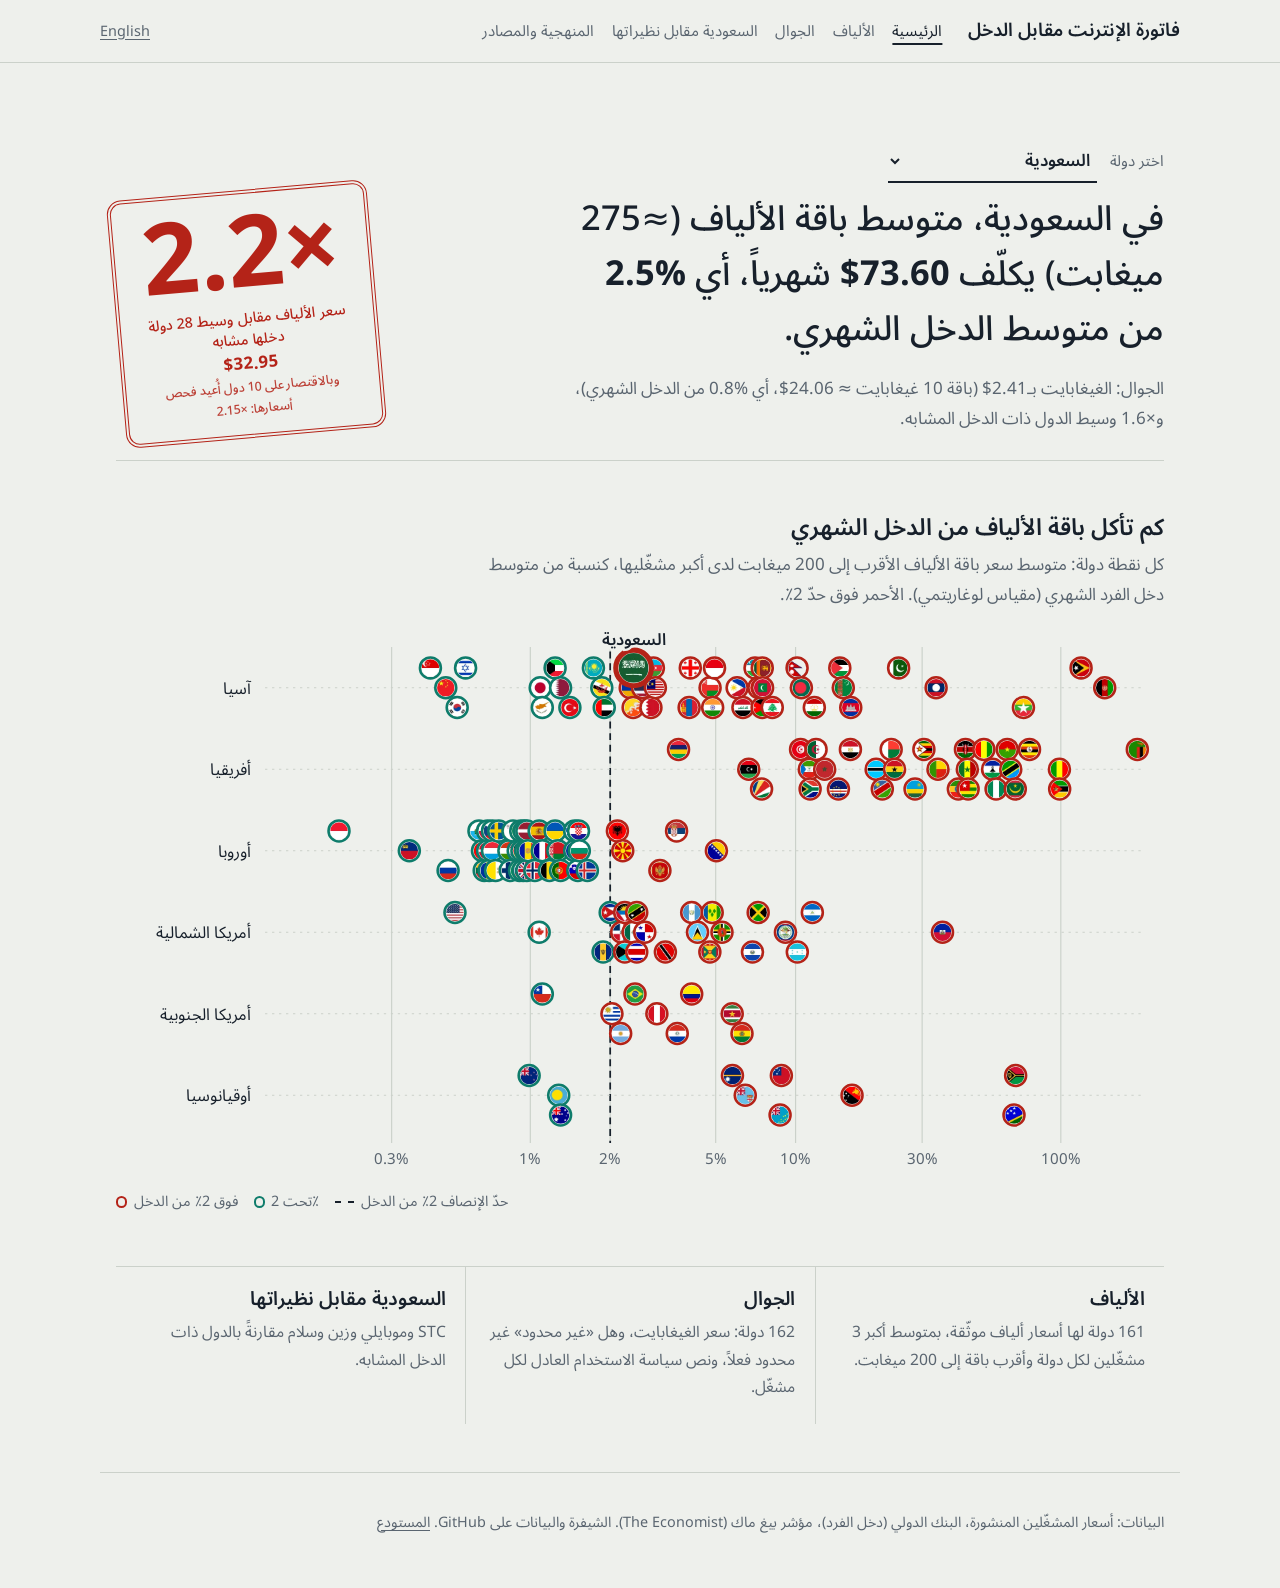
==== commit ae71478a: "Charts: round country flags instead of dots - 195 flags from flag-icons 7.6.0 (MIT, licence copied)," ====
--- a/docs/index.html
+++ b/docs/index.html
@@ -19,7 +19,7 @@
 <section>
 <h2>كم تأكل باقة الألياف من الدخل الشهري</h2>
 <p class="note">كل نقطة دولة: متوسط سعر باقة الألياف الأقرب إلى 200 ميغابت لدى أكبر مشغّليها، كنسبة من متوسط دخل الفرد الشهري (مقياس لوغاريتمي). الأحمر فوق حدّ 2٪.</p>
-<figure class="scroll"><svg class="chart strip" data-kind="f" viewBox="0 0 900 378" role="img" aria-label="كم تأكل باقة الألياف من الدخل الشهري"><line class="grid" x1="236.7" x2="236.7" y1="14" y2="344"/><text class="tick" x="236.7" y="362" text-anchor="middle">0.3%</text><line class="grid" x1="355.8" x2="355.8" y1="14" y2="344"/><text class="tick" x="355.8" y="362" text-anchor="middle">1%</text><line class="grid" x1="424.4" x2="424.4" y1="14" y2="344"/><text class="tick" x="424.4" y="362" text-anchor="middle">2%</text><line class="grid" x1="515.0" x2="515.0" y1="14" y2="344"/><text class="tick" x="515.0" y="362" text-anchor="middle">5%</text><line class="grid" x1="583.6" x2="583.6" y1="14" y2="344"/><text class="tick" x="583.6" y="362" text-anchor="middle">10%</text><line class="grid" x1="692.3" x2="692.3" y1="14" y2="344"/><text class="tick" x="692.3" y="362" text-anchor="middle">30%</text><line class="grid" x1="811.4" x2="811.4" y1="14" y2="344"/><text class="tick" x="811.4" y="362" text-anchor="middle">100%</text><line class="fair" x1="424.4" x2="424.4" y1="8" y2="344"/><line class="lane" x1="128" x2="880" y1="41.0" y2="41.0"/><text class="lab" x="116" y="46.0" text-anchor="end">آسيا</text><circle class="dot under" data-iso="SGP" cx="270.0" cy="32.0" r="5.5"/><circle class="dot under" data-iso="CHN" cx="283.2" cy="41.0" r="5.5"/><circle class="dot under" data-iso="KOR" cx="293.0" cy="50.0" r="5.5"/><circle class="dot under" data-iso="ISR" cx="300.2" cy="32.0" r="5.5"/><circle class="dot under" data-iso="JPN" cx="364.3" cy="41.0" r="5.5"/><circle class="dot under" data-iso="CYP" cx="366.1" cy="50.0" r="5.5"/><circle class="dot under" data-iso="KWT" cx="377.1" cy="32.0" r="5.5"/><circle class="dot under" data-iso="QAT" cx="381.8" cy="41.0" r="5.5"/><circle class="dot under" data-iso="TUR" cx="389.8" cy="50.0" r="5.5"/><circle class="dot under" data-iso="KAZ" cx="410.0" cy="32.0" r="5.5"/><circle class="dot under" data-iso="BRN" cx="417.2" cy="41.0" r="5.5"/><circle class="dot under" data-iso="ARE" cx="419.3" cy="50.0" r="5.5"/><circle class="dot over" data-iso="VNM" cx="438.2" cy="32.0" r="5.5"/><circle class="dot over" data-iso="ARM" cx="441.6" cy="41.0" r="5.5"/><circle class="dot over" data-iso="BTN" cx="444.1" cy="50.0" r="5.5"/><circle class="dot over" data-iso="SAU" cx="444.5" cy="32.0" r="5.5"/><circle class="dot over" data-iso="THA" cx="452.2" cy="41.0" r="5.5"/><circle class="dot over" data-iso="BHR" cx="459.4" cy="50.0" r="5.5"/><circle class="dot over" data-iso="AZE" cx="461.5" cy="32.0" r="5.5"/><circle class="dot over" data-iso="MYS" cx="463.2" cy="41.0" r="5.5"/><circle class="dot over" data-iso="MNG" cx="492.2" cy="50.0" r="5.5"/><circle class="dot over" data-iso="GEO" cx="493.2" cy="32.0" r="5.5"/><circle class="dot over" data-iso="OMN" cx="510.2" cy="41.0" r="5.5"/><circle class="dot over" data-iso="IND" cx="512.4" cy="50.0" r="5.5"/><circle class="dot over" data-iso="IDN" cx="514.0" cy="32.0" r="5.5"/><circle class="dot over" data-iso="PHL" cx="533.4" cy="41.0" r="5.5"/><circle class="dot over" data-iso="IRQ" cx="538.4" cy="50.0" r="5.5"/><circle class="dot over" data-iso="UZB" cx="548.8" cy="32.0" r="5.5"/><circle class="dot over" data-iso="KGZ" cx="552.1" cy="41.0" r="5.5"/><circle class="dot over" data-iso="JOR" cx="554.9" cy="50.0" r="5.5"/><circle class="dot over" data-iso="LKA" cx="555.0" cy="32.0" r="5.5"/><circle class="dot over" data-iso="MDV" cx="555.3" cy="41.0" r="5.5"/><circle class="dot over" data-iso="LBN" cx="563.6" cy="50.0" r="5.5"/><circle class="dot over" data-iso="NPL" cx="584.9" cy="32.0" r="5.5"/><circle class="dot over" data-iso="BGD" cx="588.6" cy="41.0" r="5.5"/><circle class="dot over" data-iso="TJK" cx="599.7" cy="50.0" r="5.5"/><circle class="dot over" data-iso="PSE" cx="621.6" cy="32.0" r="5.5"/><circle class="dot over" data-iso="TKM" cx="624.6" cy="41.0" r="5.5"/><circle class="dot over" data-iso="KHM" cx="631.0" cy="50.0" r="5.5"/><circle class="dot over" data-iso="PAK" cx="672.1" cy="32.0" r="5.5"/><circle class="dot over" data-iso="LAO" cx="704.3" cy="41.0" r="5.5"/><circle class="dot over" data-iso="MMR" cx="779.3" cy="50.0" r="5.5"/><circle class="dot over" data-iso="TLS" cx="828.8" cy="32.0" r="5.5"/><circle class="dot over" data-iso="AFG" cx="849.1" cy="41.0" r="5.5"/><line class="lane" x1="128" x2="880" y1="95.0" y2="95.0"/><text class="lab" x="116" y="100.0" text-anchor="end">أفريقيا</text><circle class="dot over" data-iso="MUS" cx="483.1" cy="86.0" r="5.5"/><circle class="dot over" data-iso="LBY" cx="543.4" cy="95.0" r="5.5"/><circle class="dot over" data-iso="SYC" cx="554.4" cy="104.0" r="5.5"/><circle class="dot over" data-iso="TUN" cx="587.9" cy="86.0" r="5.5"/><circle class="dot over" data-iso="GNQ" cx="595.4" cy="95.0" r="5.5"/><circle class="dot over" data-iso="ZAF" cx="596.1" cy="104.0" r="5.5"/><circle class="dot over" data-iso="DZA" cx="601.2" cy="86.0" r="5.5"/><circle class="dot over" data-iso="MAR" cx="608.6" cy="95.0" r="5.5"/><circle class="dot over" data-iso="CPV" cx="620.4" cy="104.0" r="5.5"/><circle class="dot over" data-iso="EGY" cx="630.7" cy="86.0" r="5.5"/><circle class="dot over" data-iso="BWA" cx="652.8" cy="95.0" r="5.5"/><circle class="dot over" data-iso="NAM" cx="658.1" cy="104.0" r="5.5"/><circle class="dot over" data-iso="MDG" cx="665.7" cy="86.0" r="5.5"/><circle class="dot over" data-iso="GHA" cx="668.6" cy="95.0" r="5.5"/><circle class="dot over" data-iso="RWA" cx="686.2" cy="104.0" r="5.5"/><circle class="dot over" data-iso="ZWE" cx="693.8" cy="86.0" r="5.5"/><circle class="dot over" data-iso="BEN" cx="705.9" cy="95.0" r="5.5"/><circle class="dot over" data-iso="ETH" cx="723.4" cy="104.0" r="5.5"/><circle class="dot over" data-iso="KEN" cx="729.5" cy="86.0" r="5.5"/><circle class="dot over" data-iso="SEN" cx="731.1" cy="95.0" r="5.5"/><circle class="dot over" data-iso="TGO" cx="731.8" cy="104.0" r="5.5"/><circle class="dot over" data-iso="GIN" cx="745.3" cy="86.0" r="5.5"/><circle class="dot over" data-iso="LSO" cx="752.8" cy="95.0" r="5.5"/><circle class="dot over" data-iso="NGA" cx="755.8" cy="104.0" r="5.5"/><circle class="dot over" data-iso="BFA" cx="765.4" cy="86.0" r="5.5"/><circle class="dot over" data-iso="TZA" cx="768.4" cy="95.0" r="5.5"/><circle class="dot over" data-iso="MRT" cx="772.3" cy="104.0" r="5.5"/><circle class="dot over" data-iso="UGA" cx="784.5" cy="86.0" r="5.5"/><circle class="dot over" data-iso="MLI" cx="810.2" cy="95.0" r="5.5"/><circle class="dot over" data-iso="MOZ" cx="810.4" cy="104.0" r="5.5"/><circle class="dot over" data-iso="ZMB" cx="877.1" cy="86.0" r="5.5"/><line class="lane" x1="128" x2="880" y1="149.0" y2="149.0"/><text class="lab" x="116" y="154.0" text-anchor="end">أوروبا</text><circle class="dot under" data-iso="MCO" cx="191.5" cy="140.0" r="5.5"/><circle class="dot under" data-iso="LIE" cx="251.9" cy="149.0" r="5.5"/><circle class="dot under" data-iso="RUS" cx="285.2" cy="158.0" r="5.5"/><circle class="dot under" data-iso="SMR" cx="311.7" cy="140.0" r="5.5"/><circle class="dot under" data-iso="CHE" cx="314.7" cy="149.0" r="5.5"/><circle class="dot under" data-iso="LTU" cx="316.2" cy="158.0" r="5.5"/><circle class="dot under" data-iso="POL" cx="319.1" cy="140.0" r="5.5"/><circle class="dot under" data-iso="DNK" cx="319.1" cy="149.0" r="5.5"/><circle class="dot under" data-iso="ROU" cx="320.5" cy="158.0" r="5.5"/><circle class="dot under" data-iso="CZE" cx="323.3" cy="140.0" r="5.5"/><circle class="dot under" data-iso="LUX" cx="323.3" cy="149.0" r="5.5"/><circle class="dot under" data-iso="VAT" cx="326.0" cy="158.0" r="5.5"/><circle class="dot under" data-iso="SWE" cx="328.7" cy="140.0" r="5.5"/><circle class="dot under" data-iso="HUN" cx="337.4" cy="149.0" r="5.5"/><circle class="dot under" data-iso="FIN" cx="338.6" cy="158.0" r="5.5"/><circle class="dot under" data-iso="MLT" cx="340.9" cy="140.0" r="5.5"/><circle class="dot under" data-iso="NLD" cx="345.4" cy="149.0" r="5.5"/><circle class="dot under" data-iso="IRL" cx="346.5" cy="158.0" r="5.5"/><circle class="dot under" data-iso="ITA" cx="347.6" cy="140.0" r="5.5"/><circle class="dot under" data-iso="DEU" cx="348.6" cy="149.0" r="5.5"/><circle class="dot under" data-iso="SVK" cx="349.7" cy="158.0" r="5.5"/><circle class="dot under" data-iso="AUT" cx="350.7" cy="140.0" r="5.5"/><circle class="dot under" data-iso="EST" cx="351.8" cy="149.0" r="5.5"/><circle class="dot under" data-iso="GBR" cx="352.8" cy="158.0" r="5.5"/><circle class="dot under" data-iso="LVA" cx="352.8" cy="140.0" r="5.5"/><circle class="dot under" data-iso="AND" cx="353.8" cy="149.0" r="5.5"/><circle class="dot under" data-iso="NOR" cx="359.7" cy="158.0" r="5.5"/><circle class="dot under" data-iso="ESP" cx="363.4" cy="140.0" r="5.5"/><circle class="dot under" data-iso="FRA" cx="366.1" cy="149.0" r="5.5"/><circle class="dot under" data-iso="BEL" cx="372.2" cy="158.0" r="5.5"/><circle class="dot under" data-iso="UKR" cx="377.1" cy="140.0" r="5.5"/><circle class="dot under" data-iso="BLR" cx="379.5" cy="149.0" r="5.5"/><circle class="dot under" data-iso="PRT" cx="381.8" cy="158.0" r="5.5"/><circle class="dot under" data-iso="GRC" cx="393.9" cy="140.0" r="5.5"/><circle class="dot under" data-iso="MDA" cx="393.9" cy="149.0" r="5.5"/><circle class="dot under" data-iso="SVN" cx="396.6" cy="158.0" r="5.5"/><circle class="dot under" data-iso="HRV" cx="397.2" cy="140.0" r="5.5"/><circle class="dot under" data-iso="BGR" cx="397.9" cy="149.0" r="5.5"/><circle class="dot under" data-iso="ISL" cx="404.8" cy="158.0" r="5.5"/><circle class="dot over" data-iso="ALB" cx="430.6" cy="140.0" r="5.5"/><circle class="dot over" data-iso="MKD" cx="435.2" cy="149.0" r="5.5"/><circle class="dot over" data-iso="MNE" cx="467.1" cy="158.0" r="5.5"/><circle class="dot over" data-iso="SRB" cx="481.4" cy="140.0" r="5.5"/><circle class="dot over" data-iso="BIH" cx="515.6" cy="149.0" r="5.5"/><line class="lane" x1="128" x2="880" y1="203.0" y2="203.0"/><text class="lab" x="116" y="208.0" text-anchor="end">أمريكا الشمالية</text><circle class="dot under" data-iso="USA" cx="291.1" cy="194.0" r="5.5"/><circle class="dot under" data-iso="CAN" cx="363.4" cy="203.0" r="5.5"/><circle class="dot under" data-iso="BRB" cx="418.3" cy="212.0" r="5.5"/><circle class="dot under" data-iso="CUB" cx="424.4" cy="194.0" r="5.5"/><circle class="dot over" data-iso="DOM" cx="434.3" cy="203.0" r="5.5"/><circle class="dot over" data-iso="BHS" cx="436.9" cy="212.0" r="5.5"/><circle class="dot over" data-iso="ATG" cx="436.9" cy="194.0" r="5.5"/><circle class="dot over" data-iso="MEX" cx="444.1" cy="203.0" r="5.5"/><circle class="dot over" data-iso="CRI" cx="447.2" cy="212.0" r="5.5"/><circle class="dot over" data-iso="KNA" cx="447.2" cy="194.0" r="5.5"/><circle class="dot over" data-iso="PAN" cx="454.1" cy="203.0" r="5.5"/><circle class="dot over" data-iso="TTO" cx="471.8" cy="212.0" r="5.5"/><circle class="dot over" data-iso="GTM" cx="494.4" cy="194.0" r="5.5"/><circle class="dot over" data-iso="LCA" cx="499.4" cy="203.0" r="5.5"/><circle class="dot over" data-iso="GRD" cx="510.0" cy="212.0" r="5.5"/><circle class="dot over" data-iso="VCT" cx="512.0" cy="194.0" r="5.5"/><circle class="dot over" data-iso="DMA" cx="520.4" cy="203.0" r="5.5"/><circle class="dot over" data-iso="SLV" cx="546.6" cy="212.0" r="5.5"/><circle class="dot over" data-iso="JAM" cx="551.5" cy="194.0" r="5.5"/><circle class="dot over" data-iso="BLZ" cx="574.9" cy="203.0" r="5.5"/><circle class="dot over" data-iso="HND" cx="585.1" cy="212.0" r="5.5"/><circle class="dot over" data-iso="NIC" cx="598.0" cy="194.0" r="5.5"/><circle class="dot over" data-iso="HTI" cx="709.8" cy="203.0" r="5.5"/><line class="lane" x1="128" x2="880" y1="257.0" y2="257.0"/><text class="lab" x="116" y="262.0" text-anchor="end">أمريكا الجنوبية</text><circle class="dot under" data-iso="CHL" cx="366.1" cy="248.0" r="5.5"/><circle class="dot over" data-iso="URY" cx="425.9" cy="257.0" r="5.5"/><circle class="dot over" data-iso="ARG" cx="433.4" cy="266.0" r="5.5"/><circle class="dot over" data-iso="BRA" cx="445.7" cy="248.0" r="5.5"/><circle class="dot over" data-iso="PER" cx="464.5" cy="257.0" r="5.5"/><circle class="dot over" data-iso="PRY" cx="482.0" cy="266.0" r="5.5"/><circle class="dot over" data-iso="COL" cx="494.4" cy="248.0" r="5.5"/><circle class="dot over" data-iso="SUR" cx="529.2" cy="257.0" r="5.5"/><circle class="dot over" data-iso="BOL" cx="537.6" cy="266.0" r="5.5"/><line class="lane" x1="128" x2="880" y1="311.0" y2="311.0"/><text class="lab" x="116" y="316.0" text-anchor="end">أوقيانوسيا</text><circle class="dot under" data-iso="NZL" cx="354.8" cy="302.0" r="5.5"/><circle class="dot under" data-iso="PLW" cx="380.2" cy="311.0" r="5.5"/><circle class="dot under" data-iso="AUS" cx="381.8" cy="320.0" r="5.5"/><circle class="dot over" data-iso="NRU" cx="529.4" cy="302.0" r="5.5"/><circle class="dot over" data-iso="FJI" cx="540.4" cy="311.0" r="5.5"/><circle class="dot over" data-iso="TUV" cx="570.3" cy="320.0" r="5.5"/><circle class="dot over" data-iso="WSM" cx="571.4" cy="302.0" r="5.5"/><circle class="dot over" data-iso="PNG" cx="632.1" cy="311.0" r="5.5"/><circle class="dot over" data-iso="SLB" cx="771.2" cy="320.0" r="5.5"/><circle class="dot over" data-iso="VUT" cx="772.6" cy="302.0" r="5.5"/></svg>
+<figure class="scroll"><svg class="chart strip" data-kind="f" viewBox="0 0 900 478" role="img" aria-label="كم تأكل باقة الألياف من الدخل الشهري"><defs><clipPath id="fc1" clipPathUnits="objectBoundingBox"><circle cx=".5" cy=".5" r=".5"/></clipPath></defs><line class="grid" x1="236.7" x2="236.7" y1="18" y2="444"/><text class="tick" x="236.7" y="462" text-anchor="middle">0.3%</text><line class="grid" x1="355.8" x2="355.8" y1="18" y2="444"/><text class="tick" x="355.8" y="462" text-anchor="middle">1%</text><line class="grid" x1="424.4" x2="424.4" y1="18" y2="444"/><text class="tick" x="424.4" y="462" text-anchor="middle">2%</text><line class="grid" x1="515.0" x2="515.0" y1="18" y2="444"/><text class="tick" x="515.0" y="462" text-anchor="middle">5%</text><line class="grid" x1="583.6" x2="583.6" y1="18" y2="444"/><text class="tick" x="583.6" y="462" text-anchor="middle">10%</text><line class="grid" x1="692.3" x2="692.3" y1="18" y2="444"/><text class="tick" x="692.3" y="462" text-anchor="middle">30%</text><line class="grid" x1="811.4" x2="811.4" y1="18" y2="444"/><text class="tick" x="811.4" y="462" text-anchor="middle">100%</text><line class="fair" x1="424.4" x2="424.4" y1="12" y2="444"/><line class="lane" x1="128" x2="880" y1="53.0" y2="53.0"/><text class="lab" x="116" y="58.0" text-anchor="end">آسيا</text><g class="dot under" data-iso="SGP" data-x="270.0" data-y="36.0"><circle class="ring" cx="270.0" cy="36.0" r="9"/><image href="assets/flags/sg.webp" x="262.5" y="28.5" width="15" height="15" clip-path="url(#fc1)" preserveAspectRatio="xMidYMid slice"/></g><g class="dot under" data-iso="CHN" data-x="283.2" data-y="53.0"><circle class="ring" cx="283.2" cy="53.0" r="9"/><image href="assets/flags/cn.webp" x="275.7" y="45.5" width="15" height="15" clip-path="url(#fc1)" preserveAspectRatio="xMidYMid slice"/></g><g class="dot under" data-iso="KOR" data-x="293.0" data-y="70.0"><circle class="ring" cx="293.0" cy="70.0" r="9"/><image href="assets/flags/kr.webp" x="285.5" y="62.5" width="15" height="15" clip-path="url(#fc1)" preserveAspectRatio="xMidYMid slice"/></g><g class="dot under" data-iso="ISR" data-x="300.2" data-y="36.0"><circle class="ring" cx="300.2" cy="36.0" r="9"/><image href="assets/flags/il.webp" x="292.7" y="28.5" width="15" height="15" clip-path="url(#fc1)" preserveAspectRatio="xMidYMid slice"/></g><g class="dot under" data-iso="JPN" data-x="364.3" data-y="53.0"><circle class="ring" cx="364.3" cy="53.0" r="9"/><image href="assets/flags/jp.webp" x="356.8" y="45.5" width="15" height="15" clip-path="url(#fc1)" preserveAspectRatio="xMidYMid slice"/></g><g class="dot under" data-iso="CYP" data-x="366.1" data-y="70.0"><circle class="ring" cx="366.1" cy="70.0" r="9"/><image href="assets/flags/cy.webp" x="358.6" y="62.5" width="15" height="15" clip-path="url(#fc1)" preserveAspectRatio="xMidYMid slice"/></g><g class="dot under" data-iso="KWT" data-x="377.1" data-y="36.0"><circle class="ring" cx="377.1" cy="36.0" r="9"/><image href="assets/flags/kw.webp" x="369.6" y="28.5" width="15" height="15" clip-path="url(#fc1)" preserveAspectRatio="xMidYMid slice"/></g><g class="dot under" data-iso="QAT" data-x="381.8" data-y="53.0"><circle class="ring" cx="381.8" cy="53.0" r="9"/><image href="assets/flags/qa.webp" x="374.3" y="45.5" width="15" height="15" clip-path="url(#fc1)" preserveAspectRatio="xMidYMid slice"/></g><g class="dot under" data-iso="TUR" data-x="389.8" data-y="70.0"><circle class="ring" cx="389.8" cy="70.0" r="9"/><image href="assets/flags/tr.webp" x="382.3" y="62.5" width="15" height="15" clip-path="url(#fc1)" preserveAspectRatio="xMidYMid slice"/></g><g class="dot under" data-iso="KAZ" data-x="410.0" data-y="36.0"><circle class="ring" cx="410.0" cy="36.0" r="9"/><image href="assets/flags/kz.webp" x="402.5" y="28.5" width="15" height="15" clip-path="url(#fc1)" preserveAspectRatio="xMidYMid slice"/></g><g class="dot under" data-iso="BRN" data-x="417.2" data-y="53.0"><circle class="ring" cx="417.2" cy="53.0" r="9"/><image href="assets/flags/bn.webp" x="409.7" y="45.5" width="15" height="15" clip-path="url(#fc1)" preserveAspectRatio="xMidYMid slice"/></g><g class="dot under" data-iso="ARE" data-x="419.3" data-y="70.0"><circle class="ring" cx="419.3" cy="70.0" r="9"/><image href="assets/flags/ae.webp" x="411.8" y="62.5" width="15" height="15" clip-path="url(#fc1)" preserveAspectRatio="xMidYMid slice"/></g><g class="dot over" data-iso="VNM" data-x="438.2" data-y="36.0"><circle class="ring" cx="438.2" cy="36.0" r="9"/><image href="assets/flags/vn.webp" x="430.7" y="28.5" width="15" height="15" clip-path="url(#fc1)" preserveAspectRatio="xMidYMid slice"/></g><g class="dot over" data-iso="ARM" data-x="441.6" data-y="53.0"><circle class="ring" cx="441.6" cy="53.0" r="9"/><image href="assets/flags/am.webp" x="434.1" y="45.5" width="15" height="15" clip-path="url(#fc1)" preserveAspectRatio="xMidYMid slice"/></g><g class="dot over" data-iso="BTN" data-x="444.1" data-y="70.0"><circle class="ring" cx="444.1" cy="70.0" r="9"/><image href="assets/flags/bt.webp" x="436.6" y="62.5" width="15" height="15" clip-path="url(#fc1)" preserveAspectRatio="xMidYMid slice"/></g><g class="dot over" data-iso="SAU" data-x="444.5" data-y="36.0"><circle class="ring" cx="444.5" cy="36.0" r="9"/><image href="assets/flags/sa.webp" x="437.0" y="28.5" width="15" height="15" clip-path="url(#fc1)" preserveAspectRatio="xMidYMid slice"/></g><g class="dot over" data-iso="THA" data-x="452.2" data-y="53.0"><circle class="ring" cx="452.2" cy="53.0" r="9"/><image href="assets/flags/th.webp" x="444.7" y="45.5" width="15" height="15" clip-path="url(#fc1)" preserveAspectRatio="xMidYMid slice"/></g><g class="dot over" data-iso="BHR" data-x="459.4" data-y="70.0"><circle class="ring" cx="459.4" cy="70.0" r="9"/><image href="assets/flags/bh.webp" x="451.9" y="62.5" width="15" height="15" clip-path="url(#fc1)" preserveAspectRatio="xMidYMid slice"/></g><g class="dot over" data-iso="AZE" data-x="461.5" data-y="36.0"><circle class="ring" cx="461.5" cy="36.0" r="9"/><image href="assets/flags/az.webp" x="454.0" y="28.5" width="15" height="15" clip-path="url(#fc1)" preserveAspectRatio="xMidYMid slice"/></g><g class="dot over" data-iso="MYS" data-x="463.2" data-y="53.0"><circle class="ring" cx="463.2" cy="53.0" r="9"/><image href="assets/flags/my.webp" x="455.7" y="45.5" width="15" height="15" clip-path="url(#fc1)" preserveAspectRatio="xMidYMid slice"/></g><g class="dot over" data-iso="MNG" data-x="492.2" data-y="70.0"><circle class="ring" cx="492.2" cy="70.0" r="9"/><image href="assets/flags/mn.webp" x="484.7" y="62.5" width="15" height="15" clip-path="url(#fc1)" preserveAspectRatio="xMidYMid slice"/></g><g class="dot over" data-iso="GEO" data-x="493.2" data-y="36.0"><circle class="ring" cx="493.2" cy="36.0" r="9"/><image href="assets/flags/ge.webp" x="485.7" y="28.5" width="15" height="15" clip-path="url(#fc1)" preserveAspectRatio="xMidYMid slice"/></g><g class="dot over" data-iso="OMN" data-x="510.2" data-y="53.0"><circle class="ring" cx="510.2" cy="53.0" r="9"/><image href="assets/flags/om.webp" x="502.7" y="45.5" width="15" height="15" clip-path="url(#fc1)" preserveAspectRatio="xMidYMid slice"/></g><g class="dot over" data-iso="IND" data-x="512.4" data-y="70.0"><circle class="ring" cx="512.4" cy="70.0" r="9"/><image href="assets/flags/in.webp" x="504.9" y="62.5" width="15" height="15" clip-path="url(#fc1)" preserveAspectRatio="xMidYMid slice"/></g><g class="dot over" data-iso="IDN" data-x="514.0" data-y="36.0"><circle class="ring" cx="514.0" cy="36.0" r="9"/><image href="assets/flags/id.webp" x="506.5" y="28.5" width="15" height="15" clip-path="url(#fc1)" preserveAspectRatio="xMidYMid slice"/></g><g class="dot over" data-iso="PHL" data-x="533.4" data-y="53.0"><circle class="ring" cx="533.4" cy="53.0" r="9"/><image href="assets/flags/ph.webp" x="525.9" y="45.5" width="15" height="15" clip-path="url(#fc1)" preserveAspectRatio="xMidYMid slice"/></g><g class="dot over" data-iso="IRQ" data-x="538.4" data-y="70.0"><circle class="ring" cx="538.4" cy="70.0" r="9"/><image href="assets/flags/iq.webp" x="530.9" y="62.5" width="15" height="15" clip-path="url(#fc1)" preserveAspectRatio="xMidYMid slice"/></g><g class="dot over" data-iso="UZB" data-x="548.8" data-y="36.0"><circle class="ring" cx="548.8" cy="36.0" r="9"/><image href="assets/flags/uz.webp" x="541.3" y="28.5" width="15" height="15" clip-path="url(#fc1)" preserveAspectRatio="xMidYMid slice"/></g><g class="dot over" data-iso="KGZ" data-x="552.1" data-y="53.0"><circle class="ring" cx="552.1" cy="53.0" r="9"/><image href="assets/flags/kg.webp" x="544.6" y="45.5" width="15" height="15" clip-path="url(#fc1)" preserveAspectRatio="xMidYMid slice"/></g><g class="dot over" data-iso="JOR" data-x="554.9" data-y="70.0"><circle class="ring" cx="554.9" cy="70.0" r="9"/><image href="assets/flags/jo.webp" x="547.4" y="62.5" width="15" height="15" clip-path="url(#fc1)" preserveAspectRatio="xMidYMid slice"/></g><g class="dot over" data-iso="LKA" data-x="555.0" data-y="36.0"><circle class="ring" cx="555.0" cy="36.0" r="9"/><image href="assets/flags/lk.webp" x="547.5" y="28.5" width="15" height="15" clip-path="url(#fc1)" preserveAspectRatio="xMidYMid slice"/></g><g class="dot over" data-iso="MDV" data-x="555.3" data-y="53.0"><circle class="ring" cx="555.3" cy="53.0" r="9"/><image href="assets/flags/mv.webp" x="547.8" y="45.5" width="15" height="15" clip-path="url(#fc1)" preserveAspectRatio="xMidYMid slice"/></g><g class="dot over" data-iso="LBN" data-x="563.6" data-y="70.0"><circle class="ring" cx="563.6" cy="70.0" r="9"/><image href="assets/flags/lb.webp" x="556.1" y="62.5" width="15" height="15" clip-path="url(#fc1)" preserveAspectRatio="xMidYMid slice"/></g><g class="dot over" data-iso="NPL" data-x="584.9" data-y="36.0"><circle class="ring" cx="584.9" cy="36.0" r="9"/><image href="assets/flags/np.webp" x="577.4" y="28.5" width="15" height="15" clip-path="url(#fc1)" preserveAspectRatio="xMidYMid slice"/></g><g class="dot over" data-iso="BGD" data-x="588.6" data-y="53.0"><circle class="ring" cx="588.6" cy="53.0" r="9"/><image href="assets/flags/bd.webp" x="581.1" y="45.5" width="15" height="15" clip-path="url(#fc1)" preserveAspectRatio="xMidYMid slice"/></g><g class="dot over" data-iso="TJK" data-x="599.7" data-y="70.0"><circle class="ring" cx="599.7" cy="70.0" r="9"/><image href="assets/flags/tj.webp" x="592.2" y="62.5" width="15" height="15" clip-path="url(#fc1)" preserveAspectRatio="xMidYMid slice"/></g><g class="dot over" data-iso="PSE" data-x="621.6" data-y="36.0"><circle class="ring" cx="621.6" cy="36.0" r="9"/><image href="assets/flags/ps.webp" x="614.1" y="28.5" width="15" height="15" clip-path="url(#fc1)" preserveAspectRatio="xMidYMid slice"/></g><g class="dot over" data-iso="TKM" data-x="624.6" data-y="53.0"><circle class="ring" cx="624.6" cy="53.0" r="9"/><image href="assets/flags/tm.webp" x="617.1" y="45.5" width="15" height="15" clip-path="url(#fc1)" preserveAspectRatio="xMidYMid slice"/></g><g class="dot over" data-iso="KHM" data-x="631.0" data-y="70.0"><circle class="ring" cx="631.0" cy="70.0" r="9"/><image href="assets/flags/kh.webp" x="623.5" y="62.5" width="15" height="15" clip-path="url(#fc1)" preserveAspectRatio="xMidYMid slice"/></g><g class="dot over" data-iso="PAK" data-x="672.1" data-y="36.0"><circle class="ring" cx="672.1" cy="36.0" r="9"/><image href="assets/flags/pk.webp" x="664.6" y="28.5" width="15" height="15" clip-path="url(#fc1)" preserveAspectRatio="xMidYMid slice"/></g><g class="dot over" data-iso="LAO" data-x="704.3" data-y="53.0"><circle class="ring" cx="704.3" cy="53.0" r="9"/><image href="assets/flags/la.webp" x="696.8" y="45.5" width="15" height="15" clip-path="url(#fc1)" preserveAspectRatio="xMidYMid slice"/></g><g class="dot over" data-iso="MMR" data-x="779.3" data-y="70.0"><circle class="ring" cx="779.3" cy="70.0" r="9"/><image href="assets/flags/mm.webp" x="771.8" y="62.5" width="15" height="15" clip-path="url(#fc1)" preserveAspectRatio="xMidYMid slice"/></g><g class="dot over" data-iso="TLS" data-x="828.8" data-y="36.0"><circle class="ring" cx="828.8" cy="36.0" r="9"/><image href="assets/flags/tl.webp" x="821.3" y="28.5" width="15" height="15" clip-path="url(#fc1)" preserveAspectRatio="xMidYMid slice"/></g><g class="dot over" data-iso="AFG" data-x="849.1" data-y="53.0"><circle class="ring" cx="849.1" cy="53.0" r="9"/><image href="assets/flags/af.webp" x="841.6" y="45.5" width="15" height="15" clip-path="url(#fc1)" preserveAspectRatio="xMidYMid slice"/></g><line class="lane" x1="128" x2="880" y1="123.0" y2="123.0"/><text class="lab" x="116" y="128.0" text-anchor="end">أفريقيا</text><g class="dot over" data-iso="MUS" data-x="483.1" data-y="106.0"><circle class="ring" cx="483.1" cy="106.0" r="9"/><image href="assets/flags/mu.webp" x="475.6" y="98.5" width="15" height="15" clip-path="url(#fc1)" preserveAspectRatio="xMidYMid slice"/></g><g class="dot over" data-iso="LBY" data-x="543.4" data-y="123.0"><circle class="ring" cx="543.4" cy="123.0" r="9"/><image href="assets/flags/ly.webp" x="535.9" y="115.5" width="15" height="15" clip-path="url(#fc1)" preserveAspectRatio="xMidYMid slice"/></g><g class="dot over" data-iso="SYC" data-x="554.4" data-y="140.0"><circle class="ring" cx="554.4" cy="140.0" r="9"/><image href="assets/flags/sc.webp" x="546.9" y="132.5" width="15" height="15" clip-path="url(#fc1)" preserveAspectRatio="xMidYMid slice"/></g><g class="dot over" data-iso="TUN" data-x="587.9" data-y="106.0"><circle class="ring" cx="587.9" cy="106.0" r="9"/><image href="assets/flags/tn.webp" x="580.4" y="98.5" width="15" height="15" clip-path="url(#fc1)" preserveAspectRatio="xMidYMid slice"/></g><g class="dot over" data-iso="GNQ" data-x="595.4" data-y="123.0"><circle class="ring" cx="595.4" cy="123.0" r="9"/><image href="assets/flags/gq.webp" x="587.9" y="115.5" width="15" height="15" clip-path="url(#fc1)" preserveAspectRatio="xMidYMid slice"/></g><g class="dot over" data-iso="ZAF" data-x="596.1" data-y="140.0"><circle class="ring" cx="596.1" cy="140.0" r="9"/><image href="assets/flags/za.webp" x="588.6" y="132.5" width="15" height="15" clip-path="url(#fc1)" preserveAspectRatio="xMidYMid slice"/></g><g class="dot over" data-iso="DZA" data-x="601.2" data-y="106.0"><circle class="ring" cx="601.2" cy="106.0" r="9"/><image href="assets/flags/dz.webp" x="593.7" y="98.5" width="15" height="15" clip-path="url(#fc1)" preserveAspectRatio="xMidYMid slice"/></g><g class="dot over" data-iso="MAR" data-x="608.6" data-y="123.0"><circle class="ring" cx="608.6" cy="123.0" r="9"/><image href="assets/flags/ma.webp" x="601.1" y="115.5" width="15" height="15" clip-path="url(#fc1)" preserveAspectRatio="xMidYMid slice"/></g><g class="dot over" data-iso="CPV" data-x="620.4" data-y="140.0"><circle class="ring" cx="620.4" cy="140.0" r="9"/><image href="assets/flags/cv.webp" x="612.9" y="132.5" width="15" height="15" clip-path="url(#fc1)" preserveAspectRatio="xMidYMid slice"/></g><g class="dot over" data-iso="EGY" data-x="630.7" data-y="106.0"><circle class="ring" cx="630.7" cy="106.0" r="9"/><image href="assets/flags/eg.webp" x="623.2" y="98.5" width="15" height="15" clip-path="url(#fc1)" preserveAspectRatio="xMidYMid slice"/></g><g class="dot over" data-iso="BWA" data-x="652.8" data-y="123.0"><circle class="ring" cx="652.8" cy="123.0" r="9"/><image href="assets/flags/bw.webp" x="645.3" y="115.5" width="15" height="15" clip-path="url(#fc1)" preserveAspectRatio="xMidYMid slice"/></g><g class="dot over" data-iso="NAM" data-x="658.1" data-y="140.0"><circle class="ring" cx="658.1" cy="140.0" r="9"/><image href="assets/flags/na.webp" x="650.6" y="132.5" width="15" height="15" clip-path="url(#fc1)" preserveAspectRatio="xMidYMid slice"/></g><g class="dot over" data-iso="MDG" data-x="665.7" data-y="106.0"><circle class="ring" cx="665.7" cy="106.0" r="9"/><image href="assets/flags/mg.webp" x="658.2" y="98.5" width="15" height="15" clip-path="url(#fc1)" preserveAspectRatio="xMidYMid slice"/></g><g class="dot over" data-iso="GHA" data-x="668.6" data-y="123.0"><circle class="ring" cx="668.6" cy="123.0" r="9"/><image href="assets/flags/gh.webp" x="661.1" y="115.5" width="15" height="15" clip-path="url(#fc1)" preserveAspectRatio="xMidYMid slice"/></g><g class="dot over" data-iso="RWA" data-x="686.2" data-y="140.0"><circle class="ring" cx="686.2" cy="140.0" r="9"/><image href="assets/flags/rw.webp" x="678.7" y="132.5" width="15" height="15" clip-path="url(#fc1)" preserveAspectRatio="xMidYMid slice"/></g><g class="dot over" data-iso="ZWE" data-x="693.8" data-y="106.0"><circle class="ring" cx="693.8" cy="106.0" r="9"/><image href="assets/flags/zw.webp" x="686.3" y="98.5" width="15" height="15" clip-path="url(#fc1)" preserveAspectRatio="xMidYMid slice"/></g><g class="dot over" data-iso="BEN" data-x="705.9" data-y="123.0"><circle class="ring" cx="705.9" cy="123.0" r="9"/><image href="assets/flags/bj.webp" x="698.4" y="115.5" width="15" height="15" clip-path="url(#fc1)" preserveAspectRatio="xMidYMid slice"/></g><g class="dot over" data-iso="ETH" data-x="723.4" data-y="140.0"><circle class="ring" cx="723.4" cy="140.0" r="9"/><image href="assets/flags/et.webp" x="715.9" y="132.5" width="15" height="15" clip-path="url(#fc1)" preserveAspectRatio="xMidYMid slice"/></g><g class="dot over" data-iso="KEN" data-x="729.5" data-y="106.0"><circle class="ring" cx="729.5" cy="106.0" r="9"/><image href="assets/flags/ke.webp" x="722.0" y="98.5" width="15" height="15" clip-path="url(#fc1)" preserveAspectRatio="xMidYMid slice"/></g><g class="dot over" data-iso="SEN" data-x="731.1" data-y="123.0"><circle class="ring" cx="731.1" cy="123.0" r="9"/><image href="assets/flags/sn.webp" x="723.6" y="115.5" width="15" height="15" clip-path="url(#fc1)" preserveAspectRatio="xMidYMid slice"/></g><g class="dot over" data-iso="TGO" data-x="731.8" data-y="140.0"><circle class="ring" cx="731.8" cy="140.0" r="9"/><image href="assets/flags/tg.webp" x="724.3" y="132.5" width="15" height="15" clip-path="url(#fc1)" preserveAspectRatio="xMidYMid slice"/></g><g class="dot over" data-iso="GIN" data-x="745.3" data-y="106.0"><circle class="ring" cx="745.3" cy="106.0" r="9"/><image href="assets/flags/gn.webp" x="737.8" y="98.5" width="15" height="15" clip-path="url(#fc1)" preserveAspectRatio="xMidYMid slice"/></g><g class="dot over" data-iso="LSO" data-x="752.8" data-y="123.0"><circle class="ring" cx="752.8" cy="123.0" r="9"/><image href="assets/flags/ls.webp" x="745.3" y="115.5" width="15" height="15" clip-path="url(#fc1)" preserveAspectRatio="xMidYMid slice"/></g><g class="dot over" data-iso="NGA" data-x="755.8" data-y="140.0"><circle class="ring" cx="755.8" cy="140.0" r="9"/><image href="assets/flags/ng.webp" x="748.3" y="132.5" width="15" height="15" clip-path="url(#fc1)" preserveAspectRatio="xMidYMid slice"/></g><g class="dot over" data-iso="BFA" data-x="765.4" data-y="106.0"><circle class="ring" cx="765.4" cy="106.0" r="9"/><image href="assets/flags/bf.webp" x="757.9" y="98.5" width="15" height="15" clip-path="url(#fc1)" preserveAspectRatio="xMidYMid slice"/></g><g class="dot over" data-iso="TZA" data-x="768.4" data-y="123.0"><circle class="ring" cx="768.4" cy="123.0" r="9"/><image href="assets/flags/tz.webp" x="760.9" y="115.5" width="15" height="15" clip-path="url(#fc1)" preserveAspectRatio="xMidYMid slice"/></g><g class="dot over" data-iso="MRT" data-x="772.3" data-y="140.0"><circle class="ring" cx="772.3" cy="140.0" r="9"/><image href="assets/flags/mr.webp" x="764.8" y="132.5" width="15" height="15" clip-path="url(#fc1)" preserveAspectRatio="xMidYMid slice"/></g><g class="dot over" data-iso="UGA" data-x="784.5" data-y="106.0"><circle class="ring" cx="784.5" cy="106.0" r="9"/><image href="assets/flags/ug.webp" x="777.0" y="98.5" width="15" height="15" clip-path="url(#fc1)" preserveAspectRatio="xMidYMid slice"/></g><g class="dot over" data-iso="MLI" data-x="810.2" data-y="123.0"><circle class="ring" cx="810.2" cy="123.0" r="9"/><image href="assets/flags/ml.webp" x="802.7" y="115.5" width="15" height="15" clip-path="url(#fc1)" preserveAspectRatio="xMidYMid slice"/></g><g class="dot over" data-iso="MOZ" data-x="810.4" data-y="140.0"><circle class="ring" cx="810.4" cy="140.0" r="9"/><image href="assets/flags/mz.webp" x="802.9" y="132.5" width="15" height="15" clip-path="url(#fc1)" preserveAspectRatio="xMidYMid slice"/></g><g class="dot over" data-iso="ZMB" data-x="877.1" data-y="106.0"><circle class="ring" cx="877.1" cy="106.0" r="9"/><image href="assets/flags/zm.webp" x="869.6" y="98.5" width="15" height="15" clip-path="url(#fc1)" preserveAspectRatio="xMidYMid slice"/></g><line class="lane" x1="128" x2="880" y1="193.0" y2="193.0"/><text class="lab" x="116" y="198.0" text-anchor="end">أوروبا</text><g class="dot under" data-iso="MCO" data-x="191.5" data-y="176.0"><circle class="ring" cx="191.5" cy="176.0" r="9"/><image href="assets/flags/mc.webp" x="184.0" y="168.5" width="15" height="15" clip-path="url(#fc1)" preserveAspectRatio="xMidYMid slice"/></g><g class="dot under" data-iso="LIE" data-x="251.9" data-y="193.0"><circle class="ring" cx="251.9" cy="193.0" r="9"/><image href="assets/flags/li.webp" x="244.4" y="185.5" width="15" height="15" clip-path="url(#fc1)" preserveAspectRatio="xMidYMid slice"/></g><g class="dot under" data-iso="RUS" data-x="285.2" data-y="210.0"><circle class="ring" cx="285.2" cy="210.0" r="9"/><image href="assets/flags/ru.webp" x="277.7" y="202.5" width="15" height="15" clip-path="url(#fc1)" preserveAspectRatio="xMidYMid slice"/></g><g class="dot under" data-iso="SMR" data-x="311.7" data-y="176.0"><circle class="ring" cx="311.7" cy="176.0" r="9"/><image href="assets/flags/sm.webp" x="304.2" y="168.5" width="15" height="15" clip-path="url(#fc1)" preserveAspectRatio="xMidYMid slice"/></g><g class="dot under" data-iso="CHE" data-x="314.7" data-y="193.0"><circle class="ring" cx="314.7" cy="193.0" r="9"/><image href="assets/flags/ch.webp" x="307.2" y="185.5" width="15" height="15" clip-path="url(#fc1)" preserveAspectRatio="xMidYMid slice"/></g><g class="dot under" data-iso="LTU" data-x="316.2" data-y="210.0"><circle class="ring" cx="316.2" cy="210.0" r="9"/><image href="assets/flags/lt.webp" x="308.7" y="202.5" width="15" height="15" clip-path="url(#fc1)" preserveAspectRatio="xMidYMid slice"/></g><g class="dot under" data-iso="POL" data-x="319.1" data-y="176.0"><circle class="ring" cx="319.1" cy="176.0" r="9"/><image href="assets/flags/pl.webp" x="311.6" y="168.5" width="15" height="15" clip-path="url(#fc1)" preserveAspectRatio="xMidYMid slice"/></g><g class="dot under" data-iso="DNK" data-x="319.1" data-y="193.0"><circle class="ring" cx="319.1" cy="193.0" r="9"/><image href="assets/flags/dk.webp" x="311.6" y="185.5" width="15" height="15" clip-path="url(#fc1)" preserveAspectRatio="xMidYMid slice"/></g><g class="dot under" data-iso="ROU" data-x="320.5" data-y="210.0"><circle class="ring" cx="320.5" cy="210.0" r="9"/><image href="assets/flags/ro.webp" x="313.0" y="202.5" width="15" height="15" clip-path="url(#fc1)" preserveAspectRatio="xMidYMid slice"/></g><g class="dot under" data-iso="CZE" data-x="323.3" data-y="176.0"><circle class="ring" cx="323.3" cy="176.0" r="9"/><image href="assets/flags/cz.webp" x="315.8" y="168.5" width="15" height="15" clip-path="url(#fc1)" preserveAspectRatio="xMidYMid slice"/></g><g class="dot under" data-iso="LUX" data-x="323.3" data-y="193.0"><circle class="ring" cx="323.3" cy="193.0" r="9"/><image href="assets/flags/lu.webp" x="315.8" y="185.5" width="15" height="15" clip-path="url(#fc1)" preserveAspectRatio="xMidYMid slice"/></g><g class="dot under" data-iso="VAT" data-x="326.0" data-y="210.0"><circle class="ring" cx="326.0" cy="210.0" r="9"/><image href="assets/flags/va.webp" x="318.5" y="202.5" width="15" height="15" clip-path="url(#fc1)" preserveAspectRatio="xMidYMid slice"/></g><g class="dot under" data-iso="SWE" data-x="328.7" data-y="176.0"><circle class="ring" cx="328.7" cy="176.0" r="9"/><image href="assets/flags/se.webp" x="321.2" y="168.5" width="15" height="15" clip-path="url(#fc1)" preserveAspectRatio="xMidYMid slice"/></g><g class="dot under" data-iso="HUN" data-x="337.4" data-y="193.0"><circle class="ring" cx="337.4" cy="193.0" r="9"/><image href="assets/flags/hu.webp" x="329.9" y="185.5" width="15" height="15" clip-path="url(#fc1)" preserveAspectRatio="xMidYMid slice"/></g><g class="dot under" data-iso="FIN" data-x="338.6" data-y="210.0"><circle class="ring" cx="338.6" cy="210.0" r="9"/><image href="assets/flags/fi.webp" x="331.1" y="202.5" width="15" height="15" clip-path="url(#fc1)" preserveAspectRatio="xMidYMid slice"/></g><g class="dot under" data-iso="MLT" data-x="340.9" data-y="176.0"><circle class="ring" cx="340.9" cy="176.0" r="9"/><image href="assets/flags/mt.webp" x="333.4" y="168.5" width="15" height="15" clip-path="url(#fc1)" preserveAspectRatio="xMidYMid slice"/></g><g class="dot under" data-iso="NLD" data-x="345.4" data-y="193.0"><circle class="ring" cx="345.4" cy="193.0" r="9"/><image href="assets/flags/nl.webp" x="337.9" y="185.5" width="15" height="15" clip-path="url(#fc1)" preserveAspectRatio="xMidYMid slice"/></g><g class="dot under" data-iso="IRL" data-x="346.5" data-y="210.0"><circle class="ring" cx="346.5" cy="210.0" r="9"/><image href="assets/flags/ie.webp" x="339.0" y="202.5" width="15" height="15" clip-path="url(#fc1)" preserveAspectRatio="xMidYMid slice"/></g><g class="dot under" data-iso="ITA" data-x="347.6" data-y="176.0"><circle class="ring" cx="347.6" cy="176.0" r="9"/><image href="assets/flags/it.webp" x="340.1" y="168.5" width="15" height="15" clip-path="url(#fc1)" preserveAspectRatio="xMidYMid slice"/></g><g class="dot under" data-iso="DEU" data-x="348.6" data-y="193.0"><circle class="ring" cx="348.6" cy="193.0" r="9"/><image href="assets/flags/de.webp" x="341.1" y="185.5" width="15" height="15" clip-path="url(#fc1)" preserveAspectRatio="xMidYMid slice"/></g><g class="dot under" data-iso="SVK" data-x="349.7" data-y="210.0"><circle class="ring" cx="349.7" cy="210.0" r="9"/><image href="assets/flags/sk.webp" x="342.2" y="202.5" width="15" height="15" clip-path="url(#fc1)" preserveAspectRatio="xMidYMid slice"/></g><g class="dot under" data-iso="AUT" data-x="350.7" data-y="176.0"><circle class="ring" cx="350.7" cy="176.0" r="9"/><image href="assets/flags/at.webp" x="343.2" y="168.5" width="15" height="15" clip-path="url(#fc1)" preserveAspectRatio="xMidYMid slice"/></g><g class="dot under" data-iso="EST" data-x="351.8" data-y="193.0"><circle class="ring" cx="351.8" cy="193.0" r="9"/><image href="assets/flags/ee.webp" x="344.3" y="185.5" width="15" height="15" clip-path="url(#fc1)" preserveAspectRatio="xMidYMid slice"/></g><g class="dot under" data-iso="GBR" data-x="352.8" data-y="210.0"><circle class="ring" cx="352.8" cy="210.0" r="9"/><image href="assets/flags/gb.webp" x="345.3" y="202.5" width="15" height="15" clip-path="url(#fc1)" preserveAspectRatio="xMidYMid slice"/></g><g class="dot under" data-iso="LVA" data-x="352.8" data-y="176.0"><circle class="ring" cx="352.8" cy="176.0" r="9"/><image href="assets/flags/lv.webp" x="345.3" y="168.5" width="15" height="15" clip-path="url(#fc1)" preserveAspectRatio="xMidYMid slice"/></g><g class="dot under" data-iso="AND" data-x="353.8" data-y="193.0"><circle class="ring" cx="353.8" cy="193.0" r="9"/><image href="assets/flags/ad.webp" x="346.3" y="185.5" width="15" height="15" clip-path="url(#fc1)" preserveAspectRatio="xMidYMid slice"/></g><g class="dot under" data-iso="NOR" data-x="359.7" data-y="210.0"><circle class="ring" cx="359.7" cy="210.0" r="9"/><image href="assets/flags/no.webp" x="352.2" y="202.5" width="15" height="15" clip-path="url(#fc1)" preserveAspectRatio="xMidYMid slice"/></g><g class="dot under" data-iso="ESP" data-x="363.4" data-y="176.0"><circle class="ring" cx="363.4" cy="176.0" r="9"/><image href="assets/flags/es.webp" x="355.9" y="168.5" width="15" height="15" clip-path="url(#fc1)" preserveAspectRatio="xMidYMid slice"/></g><g class="dot under" data-iso="FRA" data-x="366.1" data-y="193.0"><circle class="ring" cx="366.1" cy="193.0" r="9"/><image href="assets/flags/fr.webp" x="358.6" y="185.5" width="15" height="15" clip-path="url(#fc1)" preserveAspectRatio="xMidYMid slice"/></g><g class="dot under" data-iso="BEL" data-x="372.2" data-y="210.0"><circle class="ring" cx="372.2" cy="210.0" r="9"/><image href="assets/flags/be.webp" x="364.7" y="202.5" width="15" height="15" clip-path="url(#fc1)" preserveAspectRatio="xMidYMid slice"/></g><g class="dot under" data-iso="UKR" data-x="377.1" data-y="176.0"><circle class="ring" cx="377.1" cy="176.0" r="9"/><image href="assets/flags/ua.webp" x="369.6" y="168.5" width="15" height="15" clip-path="url(#fc1)" preserveAspectRatio="xMidYMid slice"/></g><g class="dot under" data-iso="BLR" data-x="379.5" data-y="193.0"><circle class="ring" cx="379.5" cy="193.0" r="9"/><image href="assets/flags/by.webp" x="372.0" y="185.5" width="15" height="15" clip-path="url(#fc1)" preserveAspectRatio="xMidYMid slice"/></g><g class="dot under" data-iso="PRT" data-x="381.8" data-y="210.0"><circle class="ring" cx="381.8" cy="210.0" r="9"/><image href="assets/flags/pt.webp" x="374.3" y="202.5" width="15" height="15" clip-path="url(#fc1)" preserveAspectRatio="xMidYMid slice"/></g><g class="dot under" data-iso="GRC" data-x="393.9" data-y="176.0"><circle class="ring" cx="393.9" cy="176.0" r="9"/><image href="assets/flags/gr.webp" x="386.4" y="168.5" width="15" height="15" clip-path="url(#fc1)" preserveAspectRatio="xMidYMid slice"/></g><g class="dot under" data-iso="MDA" data-x="393.9" data-y="193.0"><circle class="ring" cx="393.9" cy="193.0" r="9"/><image href="assets/flags/md.webp" x="386.4" y="185.5" width="15" height="15" clip-path="url(#fc1)" preserveAspectRatio="xMidYMid slice"/></g><g class="dot under" data-iso="SVN" data-x="396.6" data-y="210.0"><circle class="ring" cx="396.6" cy="210.0" r="9"/><image href="assets/flags/si.webp" x="389.1" y="202.5" width="15" height="15" clip-path="url(#fc1)" preserveAspectRatio="xMidYMid slice"/></g><g class="dot under" data-iso="HRV" data-x="397.2" data-y="176.0"><circle class="ring" cx="397.2" cy="176.0" r="9"/><image href="assets/flags/hr.webp" x="389.7" y="168.5" width="15" height="15" clip-path="url(#fc1)" preserveAspectRatio="xMidYMid slice"/></g><g class="dot under" data-iso="BGR" data-x="397.9" data-y="193.0"><circle class="ring" cx="397.9" cy="193.0" r="9"/><image href="assets/flags/bg.webp" x="390.4" y="185.5" width="15" height="15" clip-path="url(#fc1)" preserveAspectRatio="xMidYMid slice"/></g><g class="dot under" data-iso="ISL" data-x="404.8" data-y="210.0"><circle class="ring" cx="404.8" cy="210.0" r="9"/><image href="assets/flags/is.webp" x="397.3" y="202.5" width="15" height="15" clip-path="url(#fc1)" preserveAspectRatio="xMidYMid slice"/></g><g class="dot over" data-iso="ALB" data-x="430.6" data-y="176.0"><circle class="ring" cx="430.6" cy="176.0" r="9"/><image href="assets/flags/al.webp" x="423.1" y="168.5" width="15" height="15" clip-path="url(#fc1)" preserveAspectRatio="xMidYMid slice"/></g><g class="dot over" data-iso="MKD" data-x="435.2" data-y="193.0"><circle class="ring" cx="435.2" cy="193.0" r="9"/><image href="assets/flags/mk.webp" x="427.7" y="185.5" width="15" height="15" clip-path="url(#fc1)" preserveAspectRatio="xMidYMid slice"/></g><g class="dot over" data-iso="MNE" data-x="467.1" data-y="210.0"><circle class="ring" cx="467.1" cy="210.0" r="9"/><image href="assets/flags/me.webp" x="459.6" y="202.5" width="15" height="15" clip-path="url(#fc1)" preserveAspectRatio="xMidYMid slice"/></g><g class="dot over" data-iso="SRB" data-x="481.4" data-y="176.0"><circle class="ring" cx="481.4" cy="176.0" r="9"/><image href="assets/flags/rs.webp" x="473.9" y="168.5" width="15" height="15" clip-path="url(#fc1)" preserveAspectRatio="xMidYMid slice"/></g><g class="dot over" data-iso="BIH" data-x="515.6" data-y="193.0"><circle class="ring" cx="515.6" cy="193.0" r="9"/><image href="assets/flags/ba.webp" x="508.1" y="185.5" width="15" height="15" clip-path="url(#fc1)" preserveAspectRatio="xMidYMid slice"/></g><line class="lane" x1="128" x2="880" y1="263.0" y2="263.0"/><text class="lab" x="116" y="268.0" text-anchor="end">أمريكا الشمالية</text><g class="dot under" data-iso="USA" data-x="291.1" data-y="246.0"><circle class="ring" cx="291.1" cy="246.0" r="9"/><image href="assets/flags/us.webp" x="283.6" y="238.5" width="15" height="15" clip-path="url(#fc1)" preserveAspectRatio="xMidYMid slice"/></g><g class="dot under" data-iso="CAN" data-x="363.4" data-y="263.0"><circle class="ring" cx="363.4" cy="263.0" r="9"/><image href="assets/flags/ca.webp" x="355.9" y="255.5" width="15" height="15" clip-path="url(#fc1)" preserveAspectRatio="xMidYMid slice"/></g><g class="dot under" data-iso="BRB" data-x="418.3" data-y="280.0"><circle class="ring" cx="418.3" cy="280.0" r="9"/><image href="assets/flags/bb.webp" x="410.8" y="272.5" width="15" height="15" clip-path="url(#fc1)" preserveAspectRatio="xMidYMid slice"/></g><g class="dot under" data-iso="CUB" data-x="424.4" data-y="246.0"><circle class="ring" cx="424.4" cy="246.0" r="9"/><image href="assets/flags/cu.webp" x="416.9" y="238.5" width="15" height="15" clip-path="url(#fc1)" preserveAspectRatio="xMidYMid slice"/></g><g class="dot over" data-iso="DOM" data-x="434.3" data-y="263.0"><circle class="ring" cx="434.3" cy="263.0" r="9"/><image href="assets/flags/do.webp" x="426.8" y="255.5" width="15" height="15" clip-path="url(#fc1)" preserveAspectRatio="xMidYMid slice"/></g><g class="dot over" data-iso="BHS" data-x="436.9" data-y="280.0"><circle class="ring" cx="436.9" cy="280.0" r="9"/><image href="assets/flags/bs.webp" x="429.4" y="272.5" width="15" height="15" clip-path="url(#fc1)" preserveAspectRatio="xMidYMid slice"/></g><g class="dot over" data-iso="ATG" data-x="436.9" data-y="246.0"><circle class="ring" cx="436.9" cy="246.0" r="9"/><image href="assets/flags/ag.webp" x="429.4" y="238.5" width="15" height="15" clip-path="url(#fc1)" preserveAspectRatio="xMidYMid slice"/></g><g class="dot over" data-iso="MEX" data-x="444.1" data-y="263.0"><circle class="ring" cx="444.1" cy="263.0" r="9"/><image href="assets/flags/mx.webp" x="436.6" y="255.5" width="15" height="15" clip-path="url(#fc1)" preserveAspectRatio="xMidYMid slice"/></g><g class="dot over" data-iso="CRI" data-x="447.2" data-y="280.0"><circle class="ring" cx="447.2" cy="280.0" r="9"/><image href="assets/flags/cr.webp" x="439.7" y="272.5" width="15" height="15" clip-path="url(#fc1)" preserveAspectRatio="xMidYMid slice"/></g><g class="dot over" data-iso="KNA" data-x="447.2" data-y="246.0"><circle class="ring" cx="447.2" cy="246.0" r="9"/><image href="assets/flags/kn.webp" x="439.7" y="238.5" width="15" height="15" clip-path="url(#fc1)" preserveAspectRatio="xMidYMid slice"/></g><g class="dot over" data-iso="PAN" data-x="454.1" data-y="263.0"><circle class="ring" cx="454.1" cy="263.0" r="9"/><image href="assets/flags/pa.webp" x="446.6" y="255.5" width="15" height="15" clip-path="url(#fc1)" preserveAspectRatio="xMidYMid slice"/></g><g class="dot over" data-iso="TTO" data-x="471.8" data-y="280.0"><circle class="ring" cx="471.8" cy="280.0" r="9"/><image href="assets/flags/tt.webp" x="464.3" y="272.5" width="15" height="15" clip-path="url(#fc1)" preserveAspectRatio="xMidYMid slice"/></g><g class="dot over" data-iso="GTM" data-x="494.4" data-y="246.0"><circle class="ring" cx="494.4" cy="246.0" r="9"/><image href="assets/flags/gt.webp" x="486.9" y="238.5" width="15" height="15" clip-path="url(#fc1)" preserveAspectRatio="xMidYMid slice"/></g><g class="dot over" data-iso="LCA" data-x="499.4" data-y="263.0"><circle class="ring" cx="499.4" cy="263.0" r="9"/><image href="assets/flags/lc.webp" x="491.9" y="255.5" width="15" height="15" clip-path="url(#fc1)" preserveAspectRatio="xMidYMid slice"/></g><g class="dot over" data-iso="GRD" data-x="510.0" data-y="280.0"><circle class="ring" cx="510.0" cy="280.0" r="9"/><image href="assets/flags/gd.webp" x="502.5" y="272.5" width="15" height="15" clip-path="url(#fc1)" preserveAspectRatio="xMidYMid slice"/></g><g class="dot over" data-iso="VCT" data-x="512.0" data-y="246.0"><circle class="ring" cx="512.0" cy="246.0" r="9"/><image href="assets/flags/vc.webp" x="504.5" y="238.5" width="15" height="15" clip-path="url(#fc1)" preserveAspectRatio="xMidYMid slice"/></g><g class="dot over" data-iso="DMA" data-x="520.4" data-y="263.0"><circle class="ring" cx="520.4" cy="263.0" r="9"/><image href="assets/flags/dm.webp" x="512.9" y="255.5" width="15" height="15" clip-path="url(#fc1)" preserveAspectRatio="xMidYMid slice"/></g><g class="dot over" data-iso="SLV" data-x="546.6" data-y="280.0"><circle class="ring" cx="546.6" cy="280.0" r="9"/><image href="assets/flags/sv.webp" x="539.1" y="272.5" width="15" height="15" clip-path="url(#fc1)" preserveAspectRatio="xMidYMid slice"/></g><g class="dot over" data-iso="JAM" data-x="551.5" data-y="246.0"><circle class="ring" cx="551.5" cy="246.0" r="9"/><image href="assets/flags/jm.webp" x="544.0" y="238.5" width="15" height="15" clip-path="url(#fc1)" preserveAspectRatio="xMidYMid slice"/></g><g class="dot over" data-iso="BLZ" data-x="574.9" data-y="263.0"><circle class="ring" cx="574.9" cy="263.0" r="9"/><image href="assets/flags/bz.webp" x="567.4" y="255.5" width="15" height="15" clip-path="url(#fc1)" preserveAspectRatio="xMidYMid slice"/></g><g class="dot over" data-iso="HND" data-x="585.1" data-y="280.0"><circle class="ring" cx="585.1" cy="280.0" r="9"/><image href="assets/flags/hn.webp" x="577.6" y="272.5" width="15" height="15" clip-path="url(#fc1)" preserveAspectRatio="xMidYMid slice"/></g><g class="dot over" data-iso="NIC" data-x="598.0" data-y="246.0"><circle class="ring" cx="598.0" cy="246.0" r="9"/><image href="assets/flags/ni.webp" x="590.5" y="238.5" width="15" height="15" clip-path="url(#fc1)" preserveAspectRatio="xMidYMid slice"/></g><g class="dot over" data-iso="HTI" data-x="709.8" data-y="263.0"><circle class="ring" cx="709.8" cy="263.0" r="9"/><image href="assets/flags/ht.webp" x="702.3" y="255.5" width="15" height="15" clip-path="url(#fc1)" preserveAspectRatio="xMidYMid slice"/></g><line class="lane" x1="128" x2="880" y1="333.0" y2="333.0"/><text class="lab" x="116" y="338.0" text-anchor="end">أمريكا الجنوبية</text><g class="dot under" data-iso="CHL" data-x="366.1" data-y="316.0"><circle class="ring" cx="366.1" cy="316.0" r="9"/><image href="assets/flags/cl.webp" x="358.6" y="308.5" width="15" height="15" clip-path="url(#fc1)" preserveAspectRatio="xMidYMid slice"/></g><g class="dot over" data-iso="URY" data-x="425.9" data-y="333.0"><circle class="ring" cx="425.9" cy="333.0" r="9"/><image href="assets/flags/uy.webp" x="418.4" y="325.5" width="15" height="15" clip-path="url(#fc1)" preserveAspectRatio="xMidYMid slice"/></g><g class="dot over" data-iso="ARG" data-x="433.4" data-y="350.0"><circle class="ring" cx="433.4" cy="350.0" r="9"/><image href="assets/flags/ar.webp" x="425.9" y="342.5" width="15" height="15" clip-path="url(#fc1)" preserveAspectRatio="xMidYMid slice"/></g><g class="dot over" data-iso="BRA" data-x="445.7" data-y="316.0"><circle class="ring" cx="445.7" cy="316.0" r="9"/><image href="assets/flags/br.webp" x="438.2" y="308.5" width="15" height="15" clip-path="url(#fc1)" preserveAspectRatio="xMidYMid slice"/></g><g class="dot over" data-iso="PER" data-x="464.5" data-y="333.0"><circle class="ring" cx="464.5" cy="333.0" r="9"/><image href="assets/flags/pe.webp" x="457.0" y="325.5" width="15" height="15" clip-path="url(#fc1)" preserveAspectRatio="xMidYMid slice"/></g><g class="dot over" data-iso="PRY" data-x="482.0" data-y="350.0"><circle class="ring" cx="482.0" cy="350.0" r="9"/><image href="assets/flags/py.webp" x="474.5" y="342.5" width="15" height="15" clip-path="url(#fc1)" preserveAspectRatio="xMidYMid slice"/></g><g class="dot over" data-iso="COL" data-x="494.4" data-y="316.0"><circle class="ring" cx="494.4" cy="316.0" r="9"/><image href="assets/flags/co.webp" x="486.9" y="308.5" width="15" height="15" clip-path="url(#fc1)" preserveAspectRatio="xMidYMid slice"/></g><g class="dot over" data-iso="SUR" data-x="529.2" data-y="333.0"><circle class="ring" cx="529.2" cy="333.0" r="9"/><image href="assets/flags/sr.webp" x="521.7" y="325.5" width="15" height="15" clip-path="url(#fc1)" preserveAspectRatio="xMidYMid slice"/></g><g class="dot over" data-iso="BOL" data-x="537.6" data-y="350.0"><circle class="ring" cx="537.6" cy="350.0" r="9"/><image href="assets/flags/bo.webp" x="530.1" y="342.5" width="15" height="15" clip-path="url(#fc1)" preserveAspectRatio="xMidYMid slice"/></g><line class="lane" x1="128" x2="880" y1="403.0" y2="403.0"/><text class="lab" x="116" y="408.0" text-anchor="end">أوقيانوسيا</text><g class="dot under" data-iso="NZL" data-x="354.8" data-y="386.0"><circle class="ring" cx="354.8" cy="386.0" r="9"/><image href="assets/flags/nz.webp" x="347.3" y="378.5" width="15" height="15" clip-path="url(#fc1)" preserveAspectRatio="xMidYMid slice"/></g><g class="dot under" data-iso="PLW" data-x="380.2" data-y="403.0"><circle class="ring" cx="380.2" cy="403.0" r="9"/><image href="assets/flags/pw.webp" x="372.7" y="395.5" width="15" height="15" clip-path="url(#fc1)" preserveAspectRatio="xMidYMid slice"/></g><g class="dot under" data-iso="AUS" data-x="381.8" data-y="420.0"><circle class="ring" cx="381.8" cy="420.0" r="9"/><image href="assets/flags/au.webp" x="374.3" y="412.5" width="15" height="15" clip-path="url(#fc1)" preserveAspectRatio="xMidYMid slice"/></g><g class="dot over" data-iso="NRU" data-x="529.4" data-y="386.0"><circle class="ring" cx="529.4" cy="386.0" r="9"/><image href="assets/flags/nr.webp" x="521.9" y="378.5" width="15" height="15" clip-path="url(#fc1)" preserveAspectRatio="xMidYMid slice"/></g><g class="dot over" data-iso="FJI" data-x="540.4" data-y="403.0"><circle class="ring" cx="540.4" cy="403.0" r="9"/><image href="assets/flags/fj.webp" x="532.9" y="395.5" width="15" height="15" clip-path="url(#fc1)" preserveAspectRatio="xMidYMid slice"/></g><g class="dot over" data-iso="TUV" data-x="570.3" data-y="420.0"><circle class="ring" cx="570.3" cy="420.0" r="9"/><image href="assets/flags/tv.webp" x="562.8" y="412.5" width="15" height="15" clip-path="url(#fc1)" preserveAspectRatio="xMidYMid slice"/></g><g class="dot over" data-iso="WSM" data-x="571.4" data-y="386.0"><circle class="ring" cx="571.4" cy="386.0" r="9"/><image href="assets/flags/ws.webp" x="563.9" y="378.5" width="15" height="15" clip-path="url(#fc1)" preserveAspectRatio="xMidYMid slice"/></g><g class="dot over" data-iso="PNG" data-x="632.1" data-y="403.0"><circle class="ring" cx="632.1" cy="403.0" r="9"/><image href="assets/flags/pg.webp" x="624.6" y="395.5" width="15" height="15" clip-path="url(#fc1)" preserveAspectRatio="xMidYMid slice"/></g><g class="dot over" data-iso="SLB" data-x="771.2" data-y="420.0"><circle class="ring" cx="771.2" cy="420.0" r="9"/><image href="assets/flags/sb.webp" x="763.7" y="412.5" width="15" height="15" clip-path="url(#fc1)" preserveAspectRatio="xMidYMid slice"/></g><g class="dot over" data-iso="VUT" data-x="772.6" data-y="386.0"><circle class="ring" cx="772.6" cy="386.0" r="9"/><image href="assets/flags/vu.webp" x="765.1" y="378.5" width="15" height="15" clip-path="url(#fc1)" preserveAspectRatio="xMidYMid slice"/></g></svg>
 <figcaption><span class="key over"></span>فوق 2٪ من الدخل
 <span class="key under"></span>تحت 2٪
 <span class="key fairk"></span>حدّ الإنصاف 2٪ من الدخل</figcaption></figure>
--- a/docs/assets/fonts.css
+++ b/docs/assets/fonts.css
@@ -1,32 +1,27 @@
 @font-face {
-  font-family: 'Noto Naskh Arabic';
+  font-family: 'Noto Sans Arabic';
   font-style: normal;
   font-weight: 400 700;
+  font-stretch: 100%;
   font-display: swap;
-  src: url(fonts/NotoNaskhArabic-arabic.woff2) format('woff2');
+  src: url(fonts/NotoSansArabic-arabic.woff2) format('woff2');
   unicode-range: U+0600-06FF, U+0750-077F, U+0870-0891, U+0897-08E1, U+08E3-08FF, U+200C-200E, U+2010-2011, U+204F, U+2E41, U+FB50-FDFF, U+FE70-FE74, U+FE76-FEFC, U+102E0-102FB, U+10E60-10E7E, U+10EC2-10EC7, U+10EC9-10EEE, U+10EF0-10EFF, U+1EE00-1EE03, U+1EE05-1EE1F, U+1EE21-1EE22, U+1EE24, U+1EE27, U+1EE29-1EE32, U+1EE34-1EE37, U+1EE39, U+1EE3B, U+1EE42, U+1EE47, U+1EE49, U+1EE4B, U+1EE4D-1EE4F, U+1EE51-1EE52, U+1EE54, U+1EE57, U+1EE59, U+1EE5B, U+1EE5D, U+1EE5F, U+1EE61-1EE62, U+1EE64, U+1EE67-1EE6A, U+1EE6C-1EE72, U+1EE74-1EE77, U+1EE79-1EE7C, U+1EE7E, U+1EE80-1EE89, U+1EE8B-1EE9B, U+1EEA1-1EEA3, U+1EEA5-1EEA9, U+1EEAB-1EEBB, U+1EEF0-1EEF1;
 }
 @font-face {
-  font-family: 'Noto Naskh Arabic';
+  font-family: 'Noto Sans Arabic';
   font-style: normal;
   font-weight: 400 700;
+  font-stretch: 100%;
   font-display: swap;
-  src: url(fonts/NotoNaskhArabic-latin.woff2) format('woff2');
+  src: url(fonts/NotoSansArabic-latin.woff2) format('woff2');
   unicode-range: U+0000-00FF, U+0131, U+0152-0153, U+02BB-02BC, U+02C6, U+02DA, U+02DC, U+0304, U+0308, U+0329, U+2000-206F, U+20AC, U+2122, U+2191, U+2193, U+2212, U+2215, U+FEFF, U+FFFD;
 }
 @font-face {
-  font-family: 'Reem Kufi';
+  font-family: 'Noto Sans';
   font-style: normal;
   font-weight: 400 700;
+  font-stretch: 100%;
   font-display: swap;
-  src: url(fonts/ReemKufi-arabic.woff2) format('woff2');
-  unicode-range: U+0600-06FF, U+0750-077F, U+0870-0891, U+0897-08E1, U+08E3-08FF, U+200C-200E, U+2010-2011, U+204F, U+2E41, U+FB50-FDFF, U+FE70-FE74, U+FE76-FEFC, U+102E0-102FB, U+10E60-10E7E, U+10EC2-10EC7, U+10EC9-10EEE, U+10EF0-10EFF, U+1EE00-1EE03, U+1EE05-1EE1F, U+1EE21-1EE22, U+1EE24, U+1EE27, U+1EE29-1EE32, U+1EE34-1EE37, U+1EE39, U+1EE3B, U+1EE42, U+1EE47, U+1EE49, U+1EE4B, U+1EE4D-1EE4F, U+1EE51-1EE52, U+1EE54, U+1EE57, U+1EE59, U+1EE5B, U+1EE5D, U+1EE5F, U+1EE61-1EE62, U+1EE64, U+1EE67-1EE6A, U+1EE6C-1EE72, U+1EE74-1EE77, U+1EE79-1EE7C, U+1EE7E, U+1EE80-1EE89, U+1EE8B-1EE9B, U+1EEA1-1EEA3, U+1EEA5-1EEA9, U+1EEAB-1EEBB, U+1EEF0-1EEF1;
-}
-@font-face {
-  font-family: 'Reem Kufi';
-  font-style: normal;
-  font-weight: 400 700;
-  font-display: swap;
-  src: url(fonts/ReemKufi-latin.woff2) format('woff2');
+  src: url(fonts/NotoSans-latin.woff2) format('woff2');
   unicode-range: U+0000-00FF, U+0131, U+0152-0153, U+02BB-02BC, U+02C6, U+02DA, U+02DC, U+0304, U+0308, U+0329, U+2000-206F, U+20AC, U+2122, U+2191, U+2193, U+2212, U+2215, U+FEFF, U+FFFD;
 }
--- a/docs/assets/site.css
+++ b/docs/assets/site.css
@@ -1,8 +1,8 @@
 :root{
   --paper:#EEF0EC; --panel:#F7F8F5; --ink:#17202B; --muted:#5A6570; --rule:#CBD1CA;
   --over:#B42318; --under:#0E7C6B; --focus:#1D4ED8;
-  --display:"Reem Kufi","Noto Naskh Arabic",system-ui,sans-serif;
-  --text:"Noto Naskh Arabic","Reem Kufi",Georgia,serif;
+  --display:"Noto Sans Arabic","Noto Sans",system-ui,sans-serif;
+  --text:"Noto Sans Arabic","Noto Sans",system-ui,sans-serif;
   color-scheme:light;
 }
 @media (prefers-color-scheme:dark){:root:not([data-theme="light"]){
@@ -13,7 +13,7 @@
 
 *{box-sizing:border-box}
 html{-webkit-text-size-adjust:100%}
-body{margin:0;background:var(--paper);color:var(--ink);font:400 18px/1.85 var(--text);
+body{margin:0;background:var(--paper);color:var(--ink);font:400 17px/1.75 var(--text);
   font-variant-numeric:tabular-nums lining-nums}
 html[lang="en"] body{line-height:1.6}
 a{color:inherit;text-decoration-color:var(--muted);text-underline-offset:.2em}
@@ -72,14 +72,17 @@
 .chart .lab{fill:var(--ink);font-size:14px}
 .chart .axis{fill:var(--muted);font-size:13px}
 .chart .fair{stroke:var(--ink);stroke-width:1.5;stroke-dasharray:6 4}
-.chart .dot{stroke:var(--paper);stroke-width:1.2;cursor:pointer;opacity:.85}
-.chart .dot.over{fill:var(--over)} .chart .dot.under{fill:var(--under)}
-.chart .dot.sel{opacity:1;stroke:var(--ink);stroke-width:2.5}
+.chart .dot{cursor:pointer;transform-box:fill-box;transform-origin:center}
+.chart .dot .ring{stroke-width:2.2;fill:var(--paper)}
+.chart .dot.over .ring{stroke:var(--over)} .chart .dot.under .ring{stroke:var(--under)}
+.chart .dot:hover{transform:scale(1.35)}
+.chart .dot.sel{transform:scale(1.7)}
+.chart .dot.sel .ring{stroke-width:2.6}
 .chart .dot.dim{opacity:.12}
 .chart .sel-lab{fill:var(--ink);font-size:14px;font-weight:600;paint-order:stroke;stroke:var(--paper);stroke-width:4px}
 figcaption{display:flex;flex-wrap:wrap;gap:.3rem 1rem;align-items:center;font-size:.9rem;color:var(--muted);margin-top:.4rem}
 .key{display:inline-block;width:.7rem;height:.7rem;border-radius:50%;margin-inline-end:-.6rem}
-.key.over{background:var(--over)} .key.under{background:var(--under)}
+.key.over{border:2.5px solid var(--over)} .key.under{border:2.5px solid var(--under)}
 .key.fairk{border-radius:0;height:0;width:1.2rem;border-top:2px dashed var(--ink)}
 figure.scroll{direction:ltr;overflow-x:auto;-webkit-overflow-scrolling:touch}
 @media (max-width:700px){.strip{min-width:660px}.scatter{min-width:620px}}
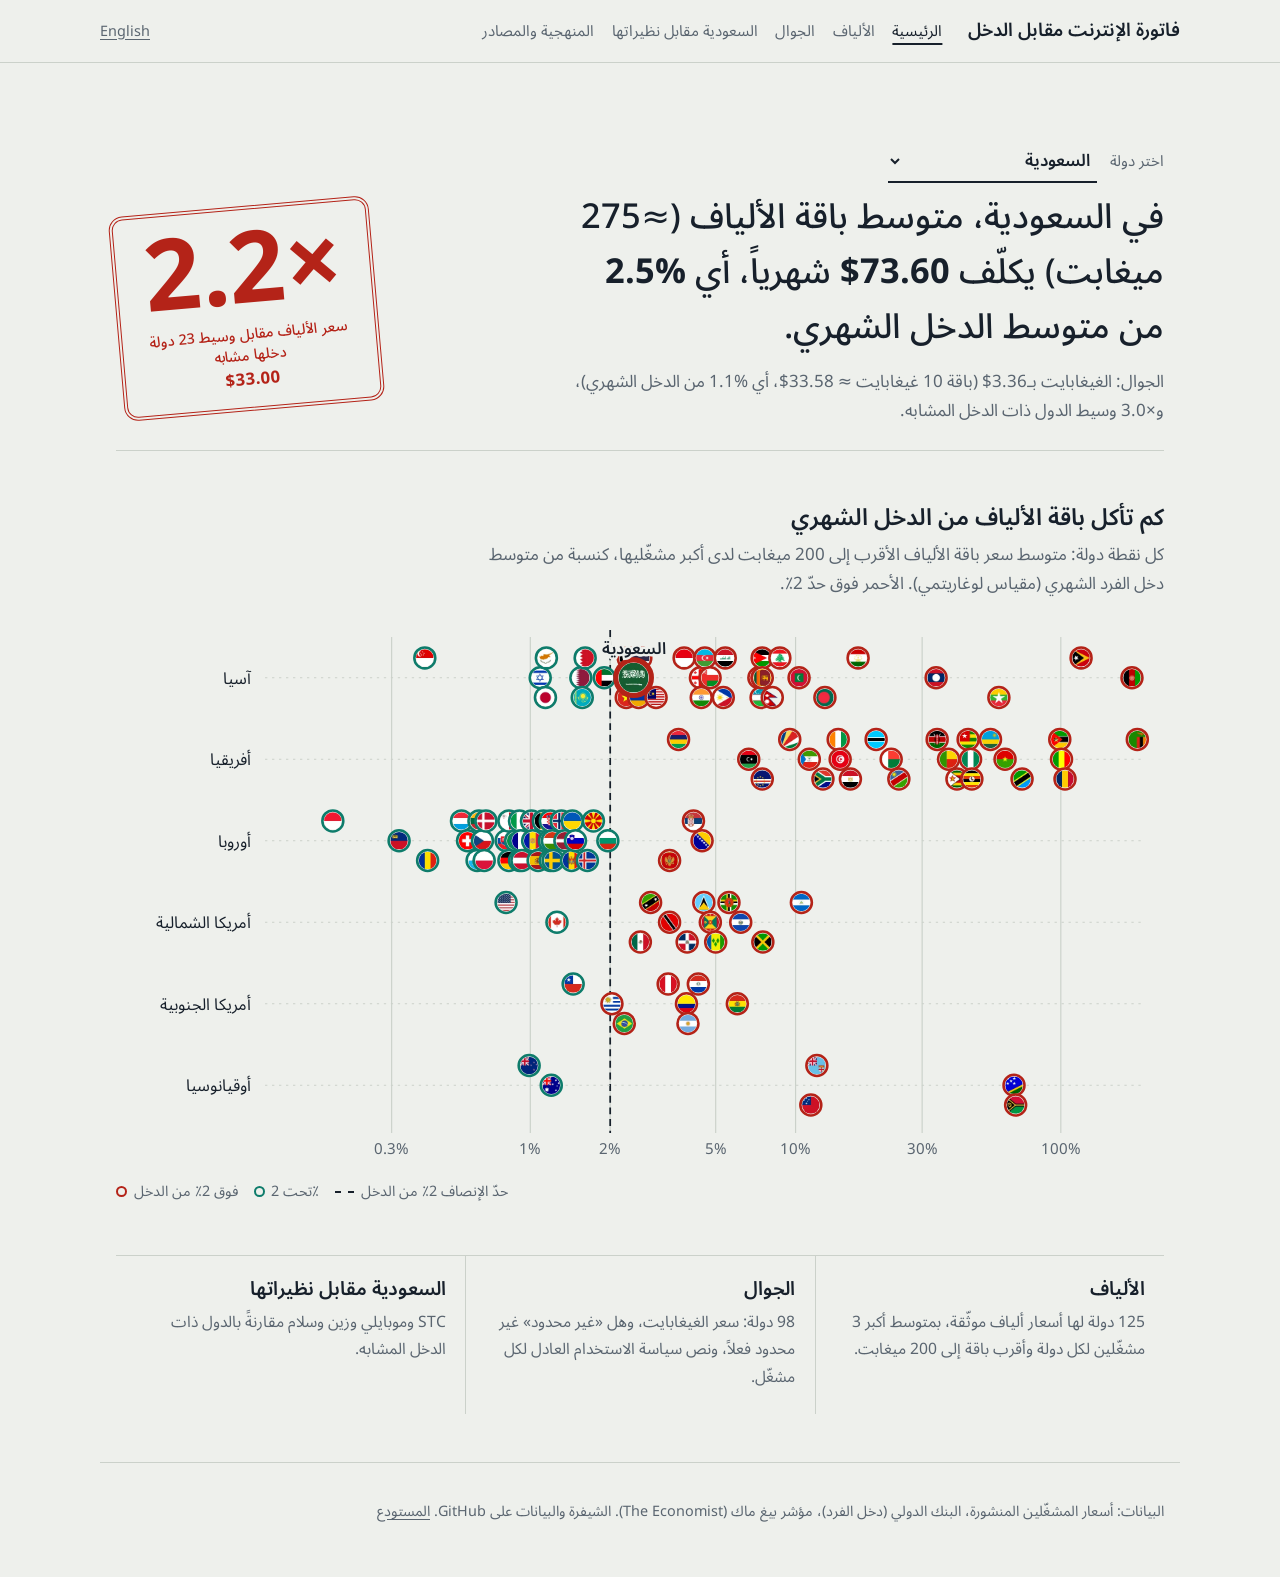
==== commit 986ac032: "Show only confirmed prices: pass-2 re-check of every unconfirmed row Haiku agents re-checked every r" ====
--- a/docs/index.html
+++ b/docs/index.html
@@ -19,16 +19,16 @@
 <section>
 <h2>كم تأكل باقة الألياف من الدخل الشهري</h2>
 <p class="note">كل نقطة دولة: متوسط سعر باقة الألياف الأقرب إلى 200 ميغابت لدى أكبر مشغّليها، كنسبة من متوسط دخل الفرد الشهري (مقياس لوغاريتمي). الأحمر فوق حدّ 2٪.</p>
-<figure class="scroll"><svg class="chart strip" data-kind="f" viewBox="0 0 900 478" role="img" aria-label="كم تأكل باقة الألياف من الدخل الشهري"><defs><clipPath id="fc1" clipPathUnits="objectBoundingBox"><circle cx=".5" cy=".5" r=".5"/></clipPath></defs><line class="grid" x1="236.7" x2="236.7" y1="18" y2="444"/><text class="tick" x="236.7" y="462" text-anchor="middle">0.3%</text><line class="grid" x1="355.8" x2="355.8" y1="18" y2="444"/><text class="tick" x="355.8" y="462" text-anchor="middle">1%</text><line class="grid" x1="424.4" x2="424.4" y1="18" y2="444"/><text class="tick" x="424.4" y="462" text-anchor="middle">2%</text><line class="grid" x1="515.0" x2="515.0" y1="18" y2="444"/><text class="tick" x="515.0" y="462" text-anchor="middle">5%</text><line class="grid" x1="583.6" x2="583.6" y1="18" y2="444"/><text class="tick" x="583.6" y="462" text-anchor="middle">10%</text><line class="grid" x1="692.3" x2="692.3" y1="18" y2="444"/><text class="tick" x="692.3" y="462" text-anchor="middle">30%</text><line class="grid" x1="811.4" x2="811.4" y1="18" y2="444"/><text class="tick" x="811.4" y="462" text-anchor="middle">100%</text><line class="fair" x1="424.4" x2="424.4" y1="12" y2="444"/><line class="lane" x1="128" x2="880" y1="53.0" y2="53.0"/><text class="lab" x="116" y="58.0" text-anchor="end">آسيا</text><g class="dot under" data-iso="SGP" data-x="270.0" data-y="36.0"><circle class="ring" cx="270.0" cy="36.0" r="9"/><image href="assets/flags/sg.webp" x="262.5" y="28.5" width="15" height="15" clip-path="url(#fc1)" preserveAspectRatio="xMidYMid slice"/></g><g class="dot under" data-iso="CHN" data-x="283.2" data-y="53.0"><circle class="ring" cx="283.2" cy="53.0" r="9"/><image href="assets/flags/cn.webp" x="275.7" y="45.5" width="15" height="15" clip-path="url(#fc1)" preserveAspectRatio="xMidYMid slice"/></g><g class="dot under" data-iso="KOR" data-x="293.0" data-y="70.0"><circle class="ring" cx="293.0" cy="70.0" r="9"/><image href="assets/flags/kr.webp" x="285.5" y="62.5" width="15" height="15" clip-path="url(#fc1)" preserveAspectRatio="xMidYMid slice"/></g><g class="dot under" data-iso="ISR" data-x="300.2" data-y="36.0"><circle class="ring" cx="300.2" cy="36.0" r="9"/><image href="assets/flags/il.webp" x="292.7" y="28.5" width="15" height="15" clip-path="url(#fc1)" preserveAspectRatio="xMidYMid slice"/></g><g class="dot under" data-iso="JPN" data-x="364.3" data-y="53.0"><circle class="ring" cx="364.3" cy="53.0" r="9"/><image href="assets/flags/jp.webp" x="356.8" y="45.5" width="15" height="15" clip-path="url(#fc1)" preserveAspectRatio="xMidYMid slice"/></g><g class="dot under" data-iso="CYP" data-x="366.1" data-y="70.0"><circle class="ring" cx="366.1" cy="70.0" r="9"/><image href="assets/flags/cy.webp" x="358.6" y="62.5" width="15" height="15" clip-path="url(#fc1)" preserveAspectRatio="xMidYMid slice"/></g><g class="dot under" data-iso="KWT" data-x="377.1" data-y="36.0"><circle class="ring" cx="377.1" cy="36.0" r="9"/><image href="assets/flags/kw.webp" x="369.6" y="28.5" width="15" height="15" clip-path="url(#fc1)" preserveAspectRatio="xMidYMid slice"/></g><g class="dot under" data-iso="QAT" data-x="381.8" data-y="53.0"><circle class="ring" cx="381.8" cy="53.0" r="9"/><image href="assets/flags/qa.webp" x="374.3" y="45.5" width="15" height="15" clip-path="url(#fc1)" preserveAspectRatio="xMidYMid slice"/></g><g class="dot under" data-iso="TUR" data-x="389.8" data-y="70.0"><circle class="ring" cx="389.8" cy="70.0" r="9"/><image href="assets/flags/tr.webp" x="382.3" y="62.5" width="15" height="15" clip-path="url(#fc1)" preserveAspectRatio="xMidYMid slice"/></g><g class="dot under" data-iso="KAZ" data-x="410.0" data-y="36.0"><circle class="ring" cx="410.0" cy="36.0" r="9"/><image href="assets/flags/kz.webp" x="402.5" y="28.5" width="15" height="15" clip-path="url(#fc1)" preserveAspectRatio="xMidYMid slice"/></g><g class="dot under" data-iso="BRN" data-x="417.2" data-y="53.0"><circle class="ring" cx="417.2" cy="53.0" r="9"/><image href="assets/flags/bn.webp" x="409.7" y="45.5" width="15" height="15" clip-path="url(#fc1)" preserveAspectRatio="xMidYMid slice"/></g><g class="dot under" data-iso="ARE" data-x="419.3" data-y="70.0"><circle class="ring" cx="419.3" cy="70.0" r="9"/><image href="assets/flags/ae.webp" x="411.8" y="62.5" width="15" height="15" clip-path="url(#fc1)" preserveAspectRatio="xMidYMid slice"/></g><g class="dot over" data-iso="VNM" data-x="438.2" data-y="36.0"><circle class="ring" cx="438.2" cy="36.0" r="9"/><image href="assets/flags/vn.webp" x="430.7" y="28.5" width="15" height="15" clip-path="url(#fc1)" preserveAspectRatio="xMidYMid slice"/></g><g class="dot over" data-iso="ARM" data-x="441.6" data-y="53.0"><circle class="ring" cx="441.6" cy="53.0" r="9"/><image href="assets/flags/am.webp" x="434.1" y="45.5" width="15" height="15" clip-path="url(#fc1)" preserveAspectRatio="xMidYMid slice"/></g><g class="dot over" data-iso="BTN" data-x="444.1" data-y="70.0"><circle class="ring" cx="444.1" cy="70.0" r="9"/><image href="assets/flags/bt.webp" x="436.6" y="62.5" width="15" height="15" clip-path="url(#fc1)" preserveAspectRatio="xMidYMid slice"/></g><g class="dot over" data-iso="SAU" data-x="444.5" data-y="36.0"><circle class="ring" cx="444.5" cy="36.0" r="9"/><image href="assets/flags/sa.webp" x="437.0" y="28.5" width="15" height="15" clip-path="url(#fc1)" preserveAspectRatio="xMidYMid slice"/></g><g class="dot over" data-iso="THA" data-x="452.2" data-y="53.0"><circle class="ring" cx="452.2" cy="53.0" r="9"/><image href="assets/flags/th.webp" x="444.7" y="45.5" width="15" height="15" clip-path="url(#fc1)" preserveAspectRatio="xMidYMid slice"/></g><g class="dot over" data-iso="BHR" data-x="459.4" data-y="70.0"><circle class="ring" cx="459.4" cy="70.0" r="9"/><image href="assets/flags/bh.webp" x="451.9" y="62.5" width="15" height="15" clip-path="url(#fc1)" preserveAspectRatio="xMidYMid slice"/></g><g class="dot over" data-iso="AZE" data-x="461.5" data-y="36.0"><circle class="ring" cx="461.5" cy="36.0" r="9"/><image href="assets/flags/az.webp" x="454.0" y="28.5" width="15" height="15" clip-path="url(#fc1)" preserveAspectRatio="xMidYMid slice"/></g><g class="dot over" data-iso="MYS" data-x="463.2" data-y="53.0"><circle class="ring" cx="463.2" cy="53.0" r="9"/><image href="assets/flags/my.webp" x="455.7" y="45.5" width="15" height="15" clip-path="url(#fc1)" preserveAspectRatio="xMidYMid slice"/></g><g class="dot over" data-iso="MNG" data-x="492.2" data-y="70.0"><circle class="ring" cx="492.2" cy="70.0" r="9"/><image href="assets/flags/mn.webp" x="484.7" y="62.5" width="15" height="15" clip-path="url(#fc1)" preserveAspectRatio="xMidYMid slice"/></g><g class="dot over" data-iso="GEO" data-x="493.2" data-y="36.0"><circle class="ring" cx="493.2" cy="36.0" r="9"/><image href="assets/flags/ge.webp" x="485.7" y="28.5" width="15" height="15" clip-path="url(#fc1)" preserveAspectRatio="xMidYMid slice"/></g><g class="dot over" data-iso="OMN" data-x="510.2" data-y="53.0"><circle class="ring" cx="510.2" cy="53.0" r="9"/><image href="assets/flags/om.webp" x="502.7" y="45.5" width="15" height="15" clip-path="url(#fc1)" preserveAspectRatio="xMidYMid slice"/></g><g class="dot over" data-iso="IND" data-x="512.4" data-y="70.0"><circle class="ring" cx="512.4" cy="70.0" r="9"/><image href="assets/flags/in.webp" x="504.9" y="62.5" width="15" height="15" clip-path="url(#fc1)" preserveAspectRatio="xMidYMid slice"/></g><g class="dot over" data-iso="IDN" data-x="514.0" data-y="36.0"><circle class="ring" cx="514.0" cy="36.0" r="9"/><image href="assets/flags/id.webp" x="506.5" y="28.5" width="15" height="15" clip-path="url(#fc1)" preserveAspectRatio="xMidYMid slice"/></g><g class="dot over" data-iso="PHL" data-x="533.4" data-y="53.0"><circle class="ring" cx="533.4" cy="53.0" r="9"/><image href="assets/flags/ph.webp" x="525.9" y="45.5" width="15" height="15" clip-path="url(#fc1)" preserveAspectRatio="xMidYMid slice"/></g><g class="dot over" data-iso="IRQ" data-x="538.4" data-y="70.0"><circle class="ring" cx="538.4" cy="70.0" r="9"/><image href="assets/flags/iq.webp" x="530.9" y="62.5" width="15" height="15" clip-path="url(#fc1)" preserveAspectRatio="xMidYMid slice"/></g><g class="dot over" data-iso="UZB" data-x="548.8" data-y="36.0"><circle class="ring" cx="548.8" cy="36.0" r="9"/><image href="assets/flags/uz.webp" x="541.3" y="28.5" width="15" height="15" clip-path="url(#fc1)" preserveAspectRatio="xMidYMid slice"/></g><g class="dot over" data-iso="KGZ" data-x="552.1" data-y="53.0"><circle class="ring" cx="552.1" cy="53.0" r="9"/><image href="assets/flags/kg.webp" x="544.6" y="45.5" width="15" height="15" clip-path="url(#fc1)" preserveAspectRatio="xMidYMid slice"/></g><g class="dot over" data-iso="JOR" data-x="554.9" data-y="70.0"><circle class="ring" cx="554.9" cy="70.0" r="9"/><image href="assets/flags/jo.webp" x="547.4" y="62.5" width="15" height="15" clip-path="url(#fc1)" preserveAspectRatio="xMidYMid slice"/></g><g class="dot over" data-iso="LKA" data-x="555.0" data-y="36.0"><circle class="ring" cx="555.0" cy="36.0" r="9"/><image href="assets/flags/lk.webp" x="547.5" y="28.5" width="15" height="15" clip-path="url(#fc1)" preserveAspectRatio="xMidYMid slice"/></g><g class="dot over" data-iso="MDV" data-x="555.3" data-y="53.0"><circle class="ring" cx="555.3" cy="53.0" r="9"/><image href="assets/flags/mv.webp" x="547.8" y="45.5" width="15" height="15" clip-path="url(#fc1)" preserveAspectRatio="xMidYMid slice"/></g><g class="dot over" data-iso="LBN" data-x="563.6" data-y="70.0"><circle class="ring" cx="563.6" cy="70.0" r="9"/><image href="assets/flags/lb.webp" x="556.1" y="62.5" width="15" height="15" clip-path="url(#fc1)" preserveAspectRatio="xMidYMid slice"/></g><g class="dot over" data-iso="NPL" data-x="584.9" data-y="36.0"><circle class="ring" cx="584.9" cy="36.0" r="9"/><image href="assets/flags/np.webp" x="577.4" y="28.5" width="15" height="15" clip-path="url(#fc1)" preserveAspectRatio="xMidYMid slice"/></g><g class="dot over" data-iso="BGD" data-x="588.6" data-y="53.0"><circle class="ring" cx="588.6" cy="53.0" r="9"/><image href="assets/flags/bd.webp" x="581.1" y="45.5" width="15" height="15" clip-path="url(#fc1)" preserveAspectRatio="xMidYMid slice"/></g><g class="dot over" data-iso="TJK" data-x="599.7" data-y="70.0"><circle class="ring" cx="599.7" cy="70.0" r="9"/><image href="assets/flags/tj.webp" x="592.2" y="62.5" width="15" height="15" clip-path="url(#fc1)" preserveAspectRatio="xMidYMid slice"/></g><g class="dot over" data-iso="PSE" data-x="621.6" data-y="36.0"><circle class="ring" cx="621.6" cy="36.0" r="9"/><image href="assets/flags/ps.webp" x="614.1" y="28.5" width="15" height="15" clip-path="url(#fc1)" preserveAspectRatio="xMidYMid slice"/></g><g class="dot over" data-iso="TKM" data-x="624.6" data-y="53.0"><circle class="ring" cx="624.6" cy="53.0" r="9"/><image href="assets/flags/tm.webp" x="617.1" y="45.5" width="15" height="15" clip-path="url(#fc1)" preserveAspectRatio="xMidYMid slice"/></g><g class="dot over" data-iso="KHM" data-x="631.0" data-y="70.0"><circle class="ring" cx="631.0" cy="70.0" r="9"/><image href="assets/flags/kh.webp" x="623.5" y="62.5" width="15" height="15" clip-path="url(#fc1)" preserveAspectRatio="xMidYMid slice"/></g><g class="dot over" data-iso="PAK" data-x="672.1" data-y="36.0"><circle class="ring" cx="672.1" cy="36.0" r="9"/><image href="assets/flags/pk.webp" x="664.6" y="28.5" width="15" height="15" clip-path="url(#fc1)" preserveAspectRatio="xMidYMid slice"/></g><g class="dot over" data-iso="LAO" data-x="704.3" data-y="53.0"><circle class="ring" cx="704.3" cy="53.0" r="9"/><image href="assets/flags/la.webp" x="696.8" y="45.5" width="15" height="15" clip-path="url(#fc1)" preserveAspectRatio="xMidYMid slice"/></g><g class="dot over" data-iso="MMR" data-x="779.3" data-y="70.0"><circle class="ring" cx="779.3" cy="70.0" r="9"/><image href="assets/flags/mm.webp" x="771.8" y="62.5" width="15" height="15" clip-path="url(#fc1)" preserveAspectRatio="xMidYMid slice"/></g><g class="dot over" data-iso="TLS" data-x="828.8" data-y="36.0"><circle class="ring" cx="828.8" cy="36.0" r="9"/><image href="assets/flags/tl.webp" x="821.3" y="28.5" width="15" height="15" clip-path="url(#fc1)" preserveAspectRatio="xMidYMid slice"/></g><g class="dot over" data-iso="AFG" data-x="849.1" data-y="53.0"><circle class="ring" cx="849.1" cy="53.0" r="9"/><image href="assets/flags/af.webp" x="841.6" y="45.5" width="15" height="15" clip-path="url(#fc1)" preserveAspectRatio="xMidYMid slice"/></g><line class="lane" x1="128" x2="880" y1="123.0" y2="123.0"/><text class="lab" x="116" y="128.0" text-anchor="end">أفريقيا</text><g class="dot over" data-iso="MUS" data-x="483.1" data-y="106.0"><circle class="ring" cx="483.1" cy="106.0" r="9"/><image href="assets/flags/mu.webp" x="475.6" y="98.5" width="15" height="15" clip-path="url(#fc1)" preserveAspectRatio="xMidYMid slice"/></g><g class="dot over" data-iso="LBY" data-x="543.4" data-y="123.0"><circle class="ring" cx="543.4" cy="123.0" r="9"/><image href="assets/flags/ly.webp" x="535.9" y="115.5" width="15" height="15" clip-path="url(#fc1)" preserveAspectRatio="xMidYMid slice"/></g><g class="dot over" data-iso="SYC" data-x="554.4" data-y="140.0"><circle class="ring" cx="554.4" cy="140.0" r="9"/><image href="assets/flags/sc.webp" x="546.9" y="132.5" width="15" height="15" clip-path="url(#fc1)" preserveAspectRatio="xMidYMid slice"/></g><g class="dot over" data-iso="TUN" data-x="587.9" data-y="106.0"><circle class="ring" cx="587.9" cy="106.0" r="9"/><image href="assets/flags/tn.webp" x="580.4" y="98.5" width="15" height="15" clip-path="url(#fc1)" preserveAspectRatio="xMidYMid slice"/></g><g class="dot over" data-iso="GNQ" data-x="595.4" data-y="123.0"><circle class="ring" cx="595.4" cy="123.0" r="9"/><image href="assets/flags/gq.webp" x="587.9" y="115.5" width="15" height="15" clip-path="url(#fc1)" preserveAspectRatio="xMidYMid slice"/></g><g class="dot over" data-iso="ZAF" data-x="596.1" data-y="140.0"><circle class="ring" cx="596.1" cy="140.0" r="9"/><image href="assets/flags/za.webp" x="588.6" y="132.5" width="15" height="15" clip-path="url(#fc1)" preserveAspectRatio="xMidYMid slice"/></g><g class="dot over" data-iso="DZA" data-x="601.2" data-y="106.0"><circle class="ring" cx="601.2" cy="106.0" r="9"/><image href="assets/flags/dz.webp" x="593.7" y="98.5" width="15" height="15" clip-path="url(#fc1)" preserveAspectRatio="xMidYMid slice"/></g><g class="dot over" data-iso="MAR" data-x="608.6" data-y="123.0"><circle class="ring" cx="608.6" cy="123.0" r="9"/><image href="assets/flags/ma.webp" x="601.1" y="115.5" width="15" height="15" clip-path="url(#fc1)" preserveAspectRatio="xMidYMid slice"/></g><g class="dot over" data-iso="CPV" data-x="620.4" data-y="140.0"><circle class="ring" cx="620.4" cy="140.0" r="9"/><image href="assets/flags/cv.webp" x="612.9" y="132.5" width="15" height="15" clip-path="url(#fc1)" preserveAspectRatio="xMidYMid slice"/></g><g class="dot over" data-iso="EGY" data-x="630.7" data-y="106.0"><circle class="ring" cx="630.7" cy="106.0" r="9"/><image href="assets/flags/eg.webp" x="623.2" y="98.5" width="15" height="15" clip-path="url(#fc1)" preserveAspectRatio="xMidYMid slice"/></g><g class="dot over" data-iso="BWA" data-x="652.8" data-y="123.0"><circle class="ring" cx="652.8" cy="123.0" r="9"/><image href="assets/flags/bw.webp" x="645.3" y="115.5" width="15" height="15" clip-path="url(#fc1)" preserveAspectRatio="xMidYMid slice"/></g><g class="dot over" data-iso="NAM" data-x="658.1" data-y="140.0"><circle class="ring" cx="658.1" cy="140.0" r="9"/><image href="assets/flags/na.webp" x="650.6" y="132.5" width="15" height="15" clip-path="url(#fc1)" preserveAspectRatio="xMidYMid slice"/></g><g class="dot over" data-iso="MDG" data-x="665.7" data-y="106.0"><circle class="ring" cx="665.7" cy="106.0" r="9"/><image href="assets/flags/mg.webp" x="658.2" y="98.5" width="15" height="15" clip-path="url(#fc1)" preserveAspectRatio="xMidYMid slice"/></g><g class="dot over" data-iso="GHA" data-x="668.6" data-y="123.0"><circle class="ring" cx="668.6" cy="123.0" r="9"/><image href="assets/flags/gh.webp" x="661.1" y="115.5" width="15" height="15" clip-path="url(#fc1)" preserveAspectRatio="xMidYMid slice"/></g><g class="dot over" data-iso="RWA" data-x="686.2" data-y="140.0"><circle class="ring" cx="686.2" cy="140.0" r="9"/><image href="assets/flags/rw.webp" x="678.7" y="132.5" width="15" height="15" clip-path="url(#fc1)" preserveAspectRatio="xMidYMid slice"/></g><g class="dot over" data-iso="ZWE" data-x="693.8" data-y="106.0"><circle class="ring" cx="693.8" cy="106.0" r="9"/><image href="assets/flags/zw.webp" x="686.3" y="98.5" width="15" height="15" clip-path="url(#fc1)" preserveAspectRatio="xMidYMid slice"/></g><g class="dot over" data-iso="BEN" data-x="705.9" data-y="123.0"><circle class="ring" cx="705.9" cy="123.0" r="9"/><image href="assets/flags/bj.webp" x="698.4" y="115.5" width="15" height="15" clip-path="url(#fc1)" preserveAspectRatio="xMidYMid slice"/></g><g class="dot over" data-iso="ETH" data-x="723.4" data-y="140.0"><circle class="ring" cx="723.4" cy="140.0" r="9"/><image href="assets/flags/et.webp" x="715.9" y="132.5" width="15" height="15" clip-path="url(#fc1)" preserveAspectRatio="xMidYMid slice"/></g><g class="dot over" data-iso="KEN" data-x="729.5" data-y="106.0"><circle class="ring" cx="729.5" cy="106.0" r="9"/><image href="assets/flags/ke.webp" x="722.0" y="98.5" width="15" height="15" clip-path="url(#fc1)" preserveAspectRatio="xMidYMid slice"/></g><g class="dot over" data-iso="SEN" data-x="731.1" data-y="123.0"><circle class="ring" cx="731.1" cy="123.0" r="9"/><image href="assets/flags/sn.webp" x="723.6" y="115.5" width="15" height="15" clip-path="url(#fc1)" preserveAspectRatio="xMidYMid slice"/></g><g class="dot over" data-iso="TGO" data-x="731.8" data-y="140.0"><circle class="ring" cx="731.8" cy="140.0" r="9"/><image href="assets/flags/tg.webp" x="724.3" y="132.5" width="15" height="15" clip-path="url(#fc1)" preserveAspectRatio="xMidYMid slice"/></g><g class="dot over" data-iso="GIN" data-x="745.3" data-y="106.0"><circle class="ring" cx="745.3" cy="106.0" r="9"/><image href="assets/flags/gn.webp" x="737.8" y="98.5" width="15" height="15" clip-path="url(#fc1)" preserveAspectRatio="xMidYMid slice"/></g><g class="dot over" data-iso="LSO" data-x="752.8" data-y="123.0"><circle class="ring" cx="752.8" cy="123.0" r="9"/><image href="assets/flags/ls.webp" x="745.3" y="115.5" width="15" height="15" clip-path="url(#fc1)" preserveAspectRatio="xMidYMid slice"/></g><g class="dot over" data-iso="NGA" data-x="755.8" data-y="140.0"><circle class="ring" cx="755.8" cy="140.0" r="9"/><image href="assets/flags/ng.webp" x="748.3" y="132.5" width="15" height="15" clip-path="url(#fc1)" preserveAspectRatio="xMidYMid slice"/></g><g class="dot over" data-iso="BFA" data-x="765.4" data-y="106.0"><circle class="ring" cx="765.4" cy="106.0" r="9"/><image href="assets/flags/bf.webp" x="757.9" y="98.5" width="15" height="15" clip-path="url(#fc1)" preserveAspectRatio="xMidYMid slice"/></g><g class="dot over" data-iso="TZA" data-x="768.4" data-y="123.0"><circle class="ring" cx="768.4" cy="123.0" r="9"/><image href="assets/flags/tz.webp" x="760.9" y="115.5" width="15" height="15" clip-path="url(#fc1)" preserveAspectRatio="xMidYMid slice"/></g><g class="dot over" data-iso="MRT" data-x="772.3" data-y="140.0"><circle class="ring" cx="772.3" cy="140.0" r="9"/><image href="assets/flags/mr.webp" x="764.8" y="132.5" width="15" height="15" clip-path="url(#fc1)" preserveAspectRatio="xMidYMid slice"/></g><g class="dot over" data-iso="UGA" data-x="784.5" data-y="106.0"><circle class="ring" cx="784.5" cy="106.0" r="9"/><image href="assets/flags/ug.webp" x="777.0" y="98.5" width="15" height="15" clip-path="url(#fc1)" preserveAspectRatio="xMidYMid slice"/></g><g class="dot over" data-iso="MLI" data-x="810.2" data-y="123.0"><circle class="ring" cx="810.2" cy="123.0" r="9"/><image href="assets/flags/ml.webp" x="802.7" y="115.5" width="15" height="15" clip-path="url(#fc1)" preserveAspectRatio="xMidYMid slice"/></g><g class="dot over" data-iso="MOZ" data-x="810.4" data-y="140.0"><circle class="ring" cx="810.4" cy="140.0" r="9"/><image href="assets/flags/mz.webp" x="802.9" y="132.5" width="15" height="15" clip-path="url(#fc1)" preserveAspectRatio="xMidYMid slice"/></g><g class="dot over" data-iso="ZMB" data-x="877.1" data-y="106.0"><circle class="ring" cx="877.1" cy="106.0" r="9"/><image href="assets/flags/zm.webp" x="869.6" y="98.5" width="15" height="15" clip-path="url(#fc1)" preserveAspectRatio="xMidYMid slice"/></g><line class="lane" x1="128" x2="880" y1="193.0" y2="193.0"/><text class="lab" x="116" y="198.0" text-anchor="end">أوروبا</text><g class="dot under" data-iso="MCO" data-x="191.5" data-y="176.0"><circle class="ring" cx="191.5" cy="176.0" r="9"/><image href="assets/flags/mc.webp" x="184.0" y="168.5" width="15" height="15" clip-path="url(#fc1)" preserveAspectRatio="xMidYMid slice"/></g><g class="dot under" data-iso="LIE" data-x="251.9" data-y="193.0"><circle class="ring" cx="251.9" cy="193.0" r="9"/><image href="assets/flags/li.webp" x="244.4" y="185.5" width="15" height="15" clip-path="url(#fc1)" preserveAspectRatio="xMidYMid slice"/></g><g class="dot under" data-iso="RUS" data-x="285.2" data-y="210.0"><circle class="ring" cx="285.2" cy="210.0" r="9"/><image href="assets/flags/ru.webp" x="277.7" y="202.5" width="15" height="15" clip-path="url(#fc1)" preserveAspectRatio="xMidYMid slice"/></g><g class="dot under" data-iso="SMR" data-x="311.7" data-y="176.0"><circle class="ring" cx="311.7" cy="176.0" r="9"/><image href="assets/flags/sm.webp" x="304.2" y="168.5" width="15" height="15" clip-path="url(#fc1)" preserveAspectRatio="xMidYMid slice"/></g><g class="dot under" data-iso="CHE" data-x="314.7" data-y="193.0"><circle class="ring" cx="314.7" cy="193.0" r="9"/><image href="assets/flags/ch.webp" x="307.2" y="185.5" width="15" height="15" clip-path="url(#fc1)" preserveAspectRatio="xMidYMid slice"/></g><g class="dot under" data-iso="LTU" data-x="316.2" data-y="210.0"><circle class="ring" cx="316.2" cy="210.0" r="9"/><image href="assets/flags/lt.webp" x="308.7" y="202.5" width="15" height="15" clip-path="url(#fc1)" preserveAspectRatio="xMidYMid slice"/></g><g class="dot under" data-iso="POL" data-x="319.1" data-y="176.0"><circle class="ring" cx="319.1" cy="176.0" r="9"/><image href="assets/flags/pl.webp" x="311.6" y="168.5" width="15" height="15" clip-path="url(#fc1)" preserveAspectRatio="xMidYMid slice"/></g><g class="dot under" data-iso="DNK" data-x="319.1" data-y="193.0"><circle class="ring" cx="319.1" cy="193.0" r="9"/><image href="assets/flags/dk.webp" x="311.6" y="185.5" width="15" height="15" clip-path="url(#fc1)" preserveAspectRatio="xMidYMid slice"/></g><g class="dot under" data-iso="ROU" data-x="320.5" data-y="210.0"><circle class="ring" cx="320.5" cy="210.0" r="9"/><image href="assets/flags/ro.webp" x="313.0" y="202.5" width="15" height="15" clip-path="url(#fc1)" preserveAspectRatio="xMidYMid slice"/></g><g class="dot under" data-iso="CZE" data-x="323.3" data-y="176.0"><circle class="ring" cx="323.3" cy="176.0" r="9"/><image href="assets/flags/cz.webp" x="315.8" y="168.5" width="15" height="15" clip-path="url(#fc1)" preserveAspectRatio="xMidYMid slice"/></g><g class="dot under" data-iso="LUX" data-x="323.3" data-y="193.0"><circle class="ring" cx="323.3" cy="193.0" r="9"/><image href="assets/flags/lu.webp" x="315.8" y="185.5" width="15" height="15" clip-path="url(#fc1)" preserveAspectRatio="xMidYMid slice"/></g><g class="dot under" data-iso="VAT" data-x="326.0" data-y="210.0"><circle class="ring" cx="326.0" cy="210.0" r="9"/><image href="assets/flags/va.webp" x="318.5" y="202.5" width="15" height="15" clip-path="url(#fc1)" preserveAspectRatio="xMidYMid slice"/></g><g class="dot under" data-iso="SWE" data-x="328.7" data-y="176.0"><circle class="ring" cx="328.7" cy="176.0" r="9"/><image href="assets/flags/se.webp" x="321.2" y="168.5" width="15" height="15" clip-path="url(#fc1)" preserveAspectRatio="xMidYMid slice"/></g><g class="dot under" data-iso="HUN" data-x="337.4" data-y="193.0"><circle class="ring" cx="337.4" cy="193.0" r="9"/><image href="assets/flags/hu.webp" x="329.9" y="185.5" width="15" height="15" clip-path="url(#fc1)" preserveAspectRatio="xMidYMid slice"/></g><g class="dot under" data-iso="FIN" data-x="338.6" data-y="210.0"><circle class="ring" cx="338.6" cy="210.0" r="9"/><image href="assets/flags/fi.webp" x="331.1" y="202.5" width="15" height="15" clip-path="url(#fc1)" preserveAspectRatio="xMidYMid slice"/></g><g class="dot under" data-iso="MLT" data-x="340.9" data-y="176.0"><circle class="ring" cx="340.9" cy="176.0" r="9"/><image href="assets/flags/mt.webp" x="333.4" y="168.5" width="15" height="15" clip-path="url(#fc1)" preserveAspectRatio="xMidYMid slice"/></g><g class="dot under" data-iso="NLD" data-x="345.4" data-y="193.0"><circle class="ring" cx="345.4" cy="193.0" r="9"/><image href="assets/flags/nl.webp" x="337.9" y="185.5" width="15" height="15" clip-path="url(#fc1)" preserveAspectRatio="xMidYMid slice"/></g><g class="dot under" data-iso="IRL" data-x="346.5" data-y="210.0"><circle class="ring" cx="346.5" cy="210.0" r="9"/><image href="assets/flags/ie.webp" x="339.0" y="202.5" width="15" height="15" clip-path="url(#fc1)" preserveAspectRatio="xMidYMid slice"/></g><g class="dot under" data-iso="ITA" data-x="347.6" data-y="176.0"><circle class="ring" cx="347.6" cy="176.0" r="9"/><image href="assets/flags/it.webp" x="340.1" y="168.5" width="15" height="15" clip-path="url(#fc1)" preserveAspectRatio="xMidYMid slice"/></g><g class="dot under" data-iso="DEU" data-x="348.6" data-y="193.0"><circle class="ring" cx="348.6" cy="193.0" r="9"/><image href="assets/flags/de.webp" x="341.1" y="185.5" width="15" height="15" clip-path="url(#fc1)" preserveAspectRatio="xMidYMid slice"/></g><g class="dot under" data-iso="SVK" data-x="349.7" data-y="210.0"><circle class="ring" cx="349.7" cy="210.0" r="9"/><image href="assets/flags/sk.webp" x="342.2" y="202.5" width="15" height="15" clip-path="url(#fc1)" preserveAspectRatio="xMidYMid slice"/></g><g class="dot under" data-iso="AUT" data-x="350.7" data-y="176.0"><circle class="ring" cx="350.7" cy="176.0" r="9"/><image href="assets/flags/at.webp" x="343.2" y="168.5" width="15" height="15" clip-path="url(#fc1)" preserveAspectRatio="xMidYMid slice"/></g><g class="dot under" data-iso="EST" data-x="351.8" data-y="193.0"><circle class="ring" cx="351.8" cy="193.0" r="9"/><image href="assets/flags/ee.webp" x="344.3" y="185.5" width="15" height="15" clip-path="url(#fc1)" preserveAspectRatio="xMidYMid slice"/></g><g class="dot under" data-iso="GBR" data-x="352.8" data-y="210.0"><circle class="ring" cx="352.8" cy="210.0" r="9"/><image href="assets/flags/gb.webp" x="345.3" y="202.5" width="15" height="15" clip-path="url(#fc1)" preserveAspectRatio="xMidYMid slice"/></g><g class="dot under" data-iso="LVA" data-x="352.8" data-y="176.0"><circle class="ring" cx="352.8" cy="176.0" r="9"/><image href="assets/flags/lv.webp" x="345.3" y="168.5" width="15" height="15" clip-path="url(#fc1)" preserveAspectRatio="xMidYMid slice"/></g><g class="dot under" data-iso="AND" data-x="353.8" data-y="193.0"><circle class="ring" cx="353.8" cy="193.0" r="9"/><image href="assets/flags/ad.webp" x="346.3" y="185.5" width="15" height="15" clip-path="url(#fc1)" preserveAspectRatio="xMidYMid slice"/></g><g class="dot under" data-iso="NOR" data-x="359.7" data-y="210.0"><circle class="ring" cx="359.7" cy="210.0" r="9"/><image href="assets/flags/no.webp" x="352.2" y="202.5" width="15" height="15" clip-path="url(#fc1)" preserveAspectRatio="xMidYMid slice"/></g><g class="dot under" data-iso="ESP" data-x="363.4" data-y="176.0"><circle class="ring" cx="363.4" cy="176.0" r="9"/><image href="assets/flags/es.webp" x="355.9" y="168.5" width="15" height="15" clip-path="url(#fc1)" preserveAspectRatio="xMidYMid slice"/></g><g class="dot under" data-iso="FRA" data-x="366.1" data-y="193.0"><circle class="ring" cx="366.1" cy="193.0" r="9"/><image href="assets/flags/fr.webp" x="358.6" y="185.5" width="15" height="15" clip-path="url(#fc1)" preserveAspectRatio="xMidYMid slice"/></g><g class="dot under" data-iso="BEL" data-x="372.2" data-y="210.0"><circle class="ring" cx="372.2" cy="210.0" r="9"/><image href="assets/flags/be.webp" x="364.7" y="202.5" width="15" height="15" clip-path="url(#fc1)" preserveAspectRatio="xMidYMid slice"/></g><g class="dot under" data-iso="UKR" data-x="377.1" data-y="176.0"><circle class="ring" cx="377.1" cy="176.0" r="9"/><image href="assets/flags/ua.webp" x="369.6" y="168.5" width="15" height="15" clip-path="url(#fc1)" preserveAspectRatio="xMidYMid slice"/></g><g class="dot under" data-iso="BLR" data-x="379.5" data-y="193.0"><circle class="ring" cx="379.5" cy="193.0" r="9"/><image href="assets/flags/by.webp" x="372.0" y="185.5" width="15" height="15" clip-path="url(#fc1)" preserveAspectRatio="xMidYMid slice"/></g><g class="dot under" data-iso="PRT" data-x="381.8" data-y="210.0"><circle class="ring" cx="381.8" cy="210.0" r="9"/><image href="assets/flags/pt.webp" x="374.3" y="202.5" width="15" height="15" clip-path="url(#fc1)" preserveAspectRatio="xMidYMid slice"/></g><g class="dot under" data-iso="GRC" data-x="393.9" data-y="176.0"><circle class="ring" cx="393.9" cy="176.0" r="9"/><image href="assets/flags/gr.webp" x="386.4" y="168.5" width="15" height="15" clip-path="url(#fc1)" preserveAspectRatio="xMidYMid slice"/></g><g class="dot under" data-iso="MDA" data-x="393.9" data-y="193.0"><circle class="ring" cx="393.9" cy="193.0" r="9"/><image href="assets/flags/md.webp" x="386.4" y="185.5" width="15" height="15" clip-path="url(#fc1)" preserveAspectRatio="xMidYMid slice"/></g><g class="dot under" data-iso="SVN" data-x="396.6" data-y="210.0"><circle class="ring" cx="396.6" cy="210.0" r="9"/><image href="assets/flags/si.webp" x="389.1" y="202.5" width="15" height="15" clip-path="url(#fc1)" preserveAspectRatio="xMidYMid slice"/></g><g class="dot under" data-iso="HRV" data-x="397.2" data-y="176.0"><circle class="ring" cx="397.2" cy="176.0" r="9"/><image href="assets/flags/hr.webp" x="389.7" y="168.5" width="15" height="15" clip-path="url(#fc1)" preserveAspectRatio="xMidYMid slice"/></g><g class="dot under" data-iso="BGR" data-x="397.9" data-y="193.0"><circle class="ring" cx="397.9" cy="193.0" r="9"/><image href="assets/flags/bg.webp" x="390.4" y="185.5" width="15" height="15" clip-path="url(#fc1)" preserveAspectRatio="xMidYMid slice"/></g><g class="dot under" data-iso="ISL" data-x="404.8" data-y="210.0"><circle class="ring" cx="404.8" cy="210.0" r="9"/><image href="assets/flags/is.webp" x="397.3" y="202.5" width="15" height="15" clip-path="url(#fc1)" preserveAspectRatio="xMidYMid slice"/></g><g class="dot over" data-iso="ALB" data-x="430.6" data-y="176.0"><circle class="ring" cx="430.6" cy="176.0" r="9"/><image href="assets/flags/al.webp" x="423.1" y="168.5" width="15" height="15" clip-path="url(#fc1)" preserveAspectRatio="xMidYMid slice"/></g><g class="dot over" data-iso="MKD" data-x="435.2" data-y="193.0"><circle class="ring" cx="435.2" cy="193.0" r="9"/><image href="assets/flags/mk.webp" x="427.7" y="185.5" width="15" height="15" clip-path="url(#fc1)" preserveAspectRatio="xMidYMid slice"/></g><g class="dot over" data-iso="MNE" data-x="467.1" data-y="210.0"><circle class="ring" cx="467.1" cy="210.0" r="9"/><image href="assets/flags/me.webp" x="459.6" y="202.5" width="15" height="15" clip-path="url(#fc1)" preserveAspectRatio="xMidYMid slice"/></g><g class="dot over" data-iso="SRB" data-x="481.4" data-y="176.0"><circle class="ring" cx="481.4" cy="176.0" r="9"/><image href="assets/flags/rs.webp" x="473.9" y="168.5" width="15" height="15" clip-path="url(#fc1)" preserveAspectRatio="xMidYMid slice"/></g><g class="dot over" data-iso="BIH" data-x="515.6" data-y="193.0"><circle class="ring" cx="515.6" cy="193.0" r="9"/><image href="assets/flags/ba.webp" x="508.1" y="185.5" width="15" height="15" clip-path="url(#fc1)" preserveAspectRatio="xMidYMid slice"/></g><line class="lane" x1="128" x2="880" y1="263.0" y2="263.0"/><text class="lab" x="116" y="268.0" text-anchor="end">أمريكا الشمالية</text><g class="dot under" data-iso="USA" data-x="291.1" data-y="246.0"><circle class="ring" cx="291.1" cy="246.0" r="9"/><image href="assets/flags/us.webp" x="283.6" y="238.5" width="15" height="15" clip-path="url(#fc1)" preserveAspectRatio="xMidYMid slice"/></g><g class="dot under" data-iso="CAN" data-x="363.4" data-y="263.0"><circle class="ring" cx="363.4" cy="263.0" r="9"/><image href="assets/flags/ca.webp" x="355.9" y="255.5" width="15" height="15" clip-path="url(#fc1)" preserveAspectRatio="xMidYMid slice"/></g><g class="dot under" data-iso="BRB" data-x="418.3" data-y="280.0"><circle class="ring" cx="418.3" cy="280.0" r="9"/><image href="assets/flags/bb.webp" x="410.8" y="272.5" width="15" height="15" clip-path="url(#fc1)" preserveAspectRatio="xMidYMid slice"/></g><g class="dot under" data-iso="CUB" data-x="424.4" data-y="246.0"><circle class="ring" cx="424.4" cy="246.0" r="9"/><image href="assets/flags/cu.webp" x="416.9" y="238.5" width="15" height="15" clip-path="url(#fc1)" preserveAspectRatio="xMidYMid slice"/></g><g class="dot over" data-iso="DOM" data-x="434.3" data-y="263.0"><circle class="ring" cx="434.3" cy="263.0" r="9"/><image href="assets/flags/do.webp" x="426.8" y="255.5" width="15" height="15" clip-path="url(#fc1)" preserveAspectRatio="xMidYMid slice"/></g><g class="dot over" data-iso="BHS" data-x="436.9" data-y="280.0"><circle class="ring" cx="436.9" cy="280.0" r="9"/><image href="assets/flags/bs.webp" x="429.4" y="272.5" width="15" height="15" clip-path="url(#fc1)" preserveAspectRatio="xMidYMid slice"/></g><g class="dot over" data-iso="ATG" data-x="436.9" data-y="246.0"><circle class="ring" cx="436.9" cy="246.0" r="9"/><image href="assets/flags/ag.webp" x="429.4" y="238.5" width="15" height="15" clip-path="url(#fc1)" preserveAspectRatio="xMidYMid slice"/></g><g class="dot over" data-iso="MEX" data-x="444.1" data-y="263.0"><circle class="ring" cx="444.1" cy="263.0" r="9"/><image href="assets/flags/mx.webp" x="436.6" y="255.5" width="15" height="15" clip-path="url(#fc1)" preserveAspectRatio="xMidYMid slice"/></g><g class="dot over" data-iso="CRI" data-x="447.2" data-y="280.0"><circle class="ring" cx="447.2" cy="280.0" r="9"/><image href="assets/flags/cr.webp" x="439.7" y="272.5" width="15" height="15" clip-path="url(#fc1)" preserveAspectRatio="xMidYMid slice"/></g><g class="dot over" data-iso="KNA" data-x="447.2" data-y="246.0"><circle class="ring" cx="447.2" cy="246.0" r="9"/><image href="assets/flags/kn.webp" x="439.7" y="238.5" width="15" height="15" clip-path="url(#fc1)" preserveAspectRatio="xMidYMid slice"/></g><g class="dot over" data-iso="PAN" data-x="454.1" data-y="263.0"><circle class="ring" cx="454.1" cy="263.0" r="9"/><image href="assets/flags/pa.webp" x="446.6" y="255.5" width="15" height="15" clip-path="url(#fc1)" preserveAspectRatio="xMidYMid slice"/></g><g class="dot over" data-iso="TTO" data-x="471.8" data-y="280.0"><circle class="ring" cx="471.8" cy="280.0" r="9"/><image href="assets/flags/tt.webp" x="464.3" y="272.5" width="15" height="15" clip-path="url(#fc1)" preserveAspectRatio="xMidYMid slice"/></g><g class="dot over" data-iso="GTM" data-x="494.4" data-y="246.0"><circle class="ring" cx="494.4" cy="246.0" r="9"/><image href="assets/flags/gt.webp" x="486.9" y="238.5" width="15" height="15" clip-path="url(#fc1)" preserveAspectRatio="xMidYMid slice"/></g><g class="dot over" data-iso="LCA" data-x="499.4" data-y="263.0"><circle class="ring" cx="499.4" cy="263.0" r="9"/><image href="assets/flags/lc.webp" x="491.9" y="255.5" width="15" height="15" clip-path="url(#fc1)" preserveAspectRatio="xMidYMid slice"/></g><g class="dot over" data-iso="GRD" data-x="510.0" data-y="280.0"><circle class="ring" cx="510.0" cy="280.0" r="9"/><image href="assets/flags/gd.webp" x="502.5" y="272.5" width="15" height="15" clip-path="url(#fc1)" preserveAspectRatio="xMidYMid slice"/></g><g class="dot over" data-iso="VCT" data-x="512.0" data-y="246.0"><circle class="ring" cx="512.0" cy="246.0" r="9"/><image href="assets/flags/vc.webp" x="504.5" y="238.5" width="15" height="15" clip-path="url(#fc1)" preserveAspectRatio="xMidYMid slice"/></g><g class="dot over" data-iso="DMA" data-x="520.4" data-y="263.0"><circle class="ring" cx="520.4" cy="263.0" r="9"/><image href="assets/flags/dm.webp" x="512.9" y="255.5" width="15" height="15" clip-path="url(#fc1)" preserveAspectRatio="xMidYMid slice"/></g><g class="dot over" data-iso="SLV" data-x="546.6" data-y="280.0"><circle class="ring" cx="546.6" cy="280.0" r="9"/><image href="assets/flags/sv.webp" x="539.1" y="272.5" width="15" height="15" clip-path="url(#fc1)" preserveAspectRatio="xMidYMid slice"/></g><g class="dot over" data-iso="JAM" data-x="551.5" data-y="246.0"><circle class="ring" cx="551.5" cy="246.0" r="9"/><image href="assets/flags/jm.webp" x="544.0" y="238.5" width="15" height="15" clip-path="url(#fc1)" preserveAspectRatio="xMidYMid slice"/></g><g class="dot over" data-iso="BLZ" data-x="574.9" data-y="263.0"><circle class="ring" cx="574.9" cy="263.0" r="9"/><image href="assets/flags/bz.webp" x="567.4" y="255.5" width="15" height="15" clip-path="url(#fc1)" preserveAspectRatio="xMidYMid slice"/></g><g class="dot over" data-iso="HND" data-x="585.1" data-y="280.0"><circle class="ring" cx="585.1" cy="280.0" r="9"/><image href="assets/flags/hn.webp" x="577.6" y="272.5" width="15" height="15" clip-path="url(#fc1)" preserveAspectRatio="xMidYMid slice"/></g><g class="dot over" data-iso="NIC" data-x="598.0" data-y="246.0"><circle class="ring" cx="598.0" cy="246.0" r="9"/><image href="assets/flags/ni.webp" x="590.5" y="238.5" width="15" height="15" clip-path="url(#fc1)" preserveAspectRatio="xMidYMid slice"/></g><g class="dot over" data-iso="HTI" data-x="709.8" data-y="263.0"><circle class="ring" cx="709.8" cy="263.0" r="9"/><image href="assets/flags/ht.webp" x="702.3" y="255.5" width="15" height="15" clip-path="url(#fc1)" preserveAspectRatio="xMidYMid slice"/></g><line class="lane" x1="128" x2="880" y1="333.0" y2="333.0"/><text class="lab" x="116" y="338.0" text-anchor="end">أمريكا الجنوبية</text><g class="dot under" data-iso="CHL" data-x="366.1" data-y="316.0"><circle class="ring" cx="366.1" cy="316.0" r="9"/><image href="assets/flags/cl.webp" x="358.6" y="308.5" width="15" height="15" clip-path="url(#fc1)" preserveAspectRatio="xMidYMid slice"/></g><g class="dot over" data-iso="URY" data-x="425.9" data-y="333.0"><circle class="ring" cx="425.9" cy="333.0" r="9"/><image href="assets/flags/uy.webp" x="418.4" y="325.5" width="15" height="15" clip-path="url(#fc1)" preserveAspectRatio="xMidYMid slice"/></g><g class="dot over" data-iso="ARG" data-x="433.4" data-y="350.0"><circle class="ring" cx="433.4" cy="350.0" r="9"/><image href="assets/flags/ar.webp" x="425.9" y="342.5" width="15" height="15" clip-path="url(#fc1)" preserveAspectRatio="xMidYMid slice"/></g><g class="dot over" data-iso="BRA" data-x="445.7" data-y="316.0"><circle class="ring" cx="445.7" cy="316.0" r="9"/><image href="assets/flags/br.webp" x="438.2" y="308.5" width="15" height="15" clip-path="url(#fc1)" preserveAspectRatio="xMidYMid slice"/></g><g class="dot over" data-iso="PER" data-x="464.5" data-y="333.0"><circle class="ring" cx="464.5" cy="333.0" r="9"/><image href="assets/flags/pe.webp" x="457.0" y="325.5" width="15" height="15" clip-path="url(#fc1)" preserveAspectRatio="xMidYMid slice"/></g><g class="dot over" data-iso="PRY" data-x="482.0" data-y="350.0"><circle class="ring" cx="482.0" cy="350.0" r="9"/><image href="assets/flags/py.webp" x="474.5" y="342.5" width="15" height="15" clip-path="url(#fc1)" preserveAspectRatio="xMidYMid slice"/></g><g class="dot over" data-iso="COL" data-x="494.4" data-y="316.0"><circle class="ring" cx="494.4" cy="316.0" r="9"/><image href="assets/flags/co.webp" x="486.9" y="308.5" width="15" height="15" clip-path="url(#fc1)" preserveAspectRatio="xMidYMid slice"/></g><g class="dot over" data-iso="SUR" data-x="529.2" data-y="333.0"><circle class="ring" cx="529.2" cy="333.0" r="9"/><image href="assets/flags/sr.webp" x="521.7" y="325.5" width="15" height="15" clip-path="url(#fc1)" preserveAspectRatio="xMidYMid slice"/></g><g class="dot over" data-iso="BOL" data-x="537.6" data-y="350.0"><circle class="ring" cx="537.6" cy="350.0" r="9"/><image href="assets/flags/bo.webp" x="530.1" y="342.5" width="15" height="15" clip-path="url(#fc1)" preserveAspectRatio="xMidYMid slice"/></g><line class="lane" x1="128" x2="880" y1="403.0" y2="403.0"/><text class="lab" x="116" y="408.0" text-anchor="end">أوقيانوسيا</text><g class="dot under" data-iso="NZL" data-x="354.8" data-y="386.0"><circle class="ring" cx="354.8" cy="386.0" r="9"/><image href="assets/flags/nz.webp" x="347.3" y="378.5" width="15" height="15" clip-path="url(#fc1)" preserveAspectRatio="xMidYMid slice"/></g><g class="dot under" data-iso="PLW" data-x="380.2" data-y="403.0"><circle class="ring" cx="380.2" cy="403.0" r="9"/><image href="assets/flags/pw.webp" x="372.7" y="395.5" width="15" height="15" clip-path="url(#fc1)" preserveAspectRatio="xMidYMid slice"/></g><g class="dot under" data-iso="AUS" data-x="381.8" data-y="420.0"><circle class="ring" cx="381.8" cy="420.0" r="9"/><image href="assets/flags/au.webp" x="374.3" y="412.5" width="15" height="15" clip-path="url(#fc1)" preserveAspectRatio="xMidYMid slice"/></g><g class="dot over" data-iso="NRU" data-x="529.4" data-y="386.0"><circle class="ring" cx="529.4" cy="386.0" r="9"/><image href="assets/flags/nr.webp" x="521.9" y="378.5" width="15" height="15" clip-path="url(#fc1)" preserveAspectRatio="xMidYMid slice"/></g><g class="dot over" data-iso="FJI" data-x="540.4" data-y="403.0"><circle class="ring" cx="540.4" cy="403.0" r="9"/><image href="assets/flags/fj.webp" x="532.9" y="395.5" width="15" height="15" clip-path="url(#fc1)" preserveAspectRatio="xMidYMid slice"/></g><g class="dot over" data-iso="TUV" data-x="570.3" data-y="420.0"><circle class="ring" cx="570.3" cy="420.0" r="9"/><image href="assets/flags/tv.webp" x="562.8" y="412.5" width="15" height="15" clip-path="url(#fc1)" preserveAspectRatio="xMidYMid slice"/></g><g class="dot over" data-iso="WSM" data-x="571.4" data-y="386.0"><circle class="ring" cx="571.4" cy="386.0" r="9"/><image href="assets/flags/ws.webp" x="563.9" y="378.5" width="15" height="15" clip-path="url(#fc1)" preserveAspectRatio="xMidYMid slice"/></g><g class="dot over" data-iso="PNG" data-x="632.1" data-y="403.0"><circle class="ring" cx="632.1" cy="403.0" r="9"/><image href="assets/flags/pg.webp" x="624.6" y="395.5" width="15" height="15" clip-path="url(#fc1)" preserveAspectRatio="xMidYMid slice"/></g><g class="dot over" data-iso="SLB" data-x="771.2" data-y="420.0"><circle class="ring" cx="771.2" cy="420.0" r="9"/><image href="assets/flags/sb.webp" x="763.7" y="412.5" width="15" height="15" clip-path="url(#fc1)" preserveAspectRatio="xMidYMid slice"/></g><g class="dot over" data-iso="VUT" data-x="772.6" data-y="386.0"><circle class="ring" cx="772.6" cy="386.0" r="9"/><image href="assets/flags/vu.webp" x="765.1" y="378.5" width="15" height="15" clip-path="url(#fc1)" preserveAspectRatio="xMidYMid slice"/></g></svg>
+<figure class="scroll"><svg class="chart strip" data-kind="f" viewBox="0 0 900 478" role="img" aria-label="كم تأكل باقة الألياف من الدخل الشهري"><defs><clipPath id="fc1" clipPathUnits="objectBoundingBox"><circle cx=".5" cy=".5" r=".5"/></clipPath></defs><line class="grid" x1="236.7" x2="236.7" y1="18" y2="444"/><text class="tick" x="236.7" y="462" text-anchor="middle">0.3%</text><line class="grid" x1="355.8" x2="355.8" y1="18" y2="444"/><text class="tick" x="355.8" y="462" text-anchor="middle">1%</text><line class="grid" x1="424.4" x2="424.4" y1="18" y2="444"/><text class="tick" x="424.4" y="462" text-anchor="middle">2%</text><line class="grid" x1="515.0" x2="515.0" y1="18" y2="444"/><text class="tick" x="515.0" y="462" text-anchor="middle">5%</text><line class="grid" x1="583.6" x2="583.6" y1="18" y2="444"/><text class="tick" x="583.6" y="462" text-anchor="middle">10%</text><line class="grid" x1="692.3" x2="692.3" y1="18" y2="444"/><text class="tick" x="692.3" y="462" text-anchor="middle">30%</text><line class="grid" x1="811.4" x2="811.4" y1="18" y2="444"/><text class="tick" x="811.4" y="462" text-anchor="middle">100%</text><line class="fair" x1="424.4" x2="424.4" y1="12" y2="444"/><line class="lane" x1="128" x2="880" y1="53.0" y2="53.0"/><text class="lab" x="116" y="58.0" text-anchor="end">آسيا</text><g class="dot under" data-iso="SGP" data-x="265.2" data-y="36.0"><circle class="ring" cx="265.2" cy="36.0" r="9"/><image href="assets/flags/sg.webp" x="257.7" y="28.5" width="15" height="15" clip-path="url(#fc1)" preserveAspectRatio="xMidYMid slice"/></g><g class="dot under" data-iso="ISR" data-x="364.3" data-y="53.0"><circle class="ring" cx="364.3" cy="53.0" r="9"/><image href="assets/flags/il.webp" x="356.8" y="45.5" width="15" height="15" clip-path="url(#fc1)" preserveAspectRatio="xMidYMid slice"/></g><g class="dot under" data-iso="JPN" data-x="368.8" data-y="70.0"><circle class="ring" cx="368.8" cy="70.0" r="9"/><image href="assets/flags/jp.webp" x="361.3" y="62.5" width="15" height="15" clip-path="url(#fc1)" preserveAspectRatio="xMidYMid slice"/></g><g class="dot under" data-iso="CYP" data-x="369.6" data-y="36.0"><circle class="ring" cx="369.6" cy="36.0" r="9"/><image href="assets/flags/cy.webp" x="362.1" y="28.5" width="15" height="15" clip-path="url(#fc1)" preserveAspectRatio="xMidYMid slice"/></g><g class="dot under" data-iso="QAT" data-x="399.2" data-y="53.0"><circle class="ring" cx="399.2" cy="53.0" r="9"/><image href="assets/flags/qa.webp" x="391.7" y="45.5" width="15" height="15" clip-path="url(#fc1)" preserveAspectRatio="xMidYMid slice"/></g><g class="dot under" data-iso="KAZ" data-x="400.4" data-y="70.0"><circle class="ring" cx="400.4" cy="70.0" r="9"/><image href="assets/flags/kz.webp" x="392.9" y="62.5" width="15" height="15" clip-path="url(#fc1)" preserveAspectRatio="xMidYMid slice"/></g><g class="dot under" data-iso="BHR" data-x="402.9" data-y="36.0"><circle class="ring" cx="402.9" cy="36.0" r="9"/><image href="assets/flags/bh.webp" x="395.4" y="28.5" width="15" height="15" clip-path="url(#fc1)" preserveAspectRatio="xMidYMid slice"/></g><g class="dot under" data-iso="ARE" data-x="419.3" data-y="53.0"><circle class="ring" cx="419.3" cy="53.0" r="9"/><image href="assets/flags/ae.webp" x="411.8" y="45.5" width="15" height="15" clip-path="url(#fc1)" preserveAspectRatio="xMidYMid slice"/></g><g class="dot over" data-iso="VNM" data-x="438.2" data-y="70.0"><circle class="ring" cx="438.2" cy="70.0" r="9"/><image href="assets/flags/vn.webp" x="430.7" y="62.5" width="15" height="15" clip-path="url(#fc1)" preserveAspectRatio="xMidYMid slice"/></g><g class="dot over" data-iso="KWT" data-x="439.9" data-y="36.0"><circle class="ring" cx="439.9" cy="36.0" r="9"/><image href="assets/flags/kw.webp" x="432.4" y="28.5" width="15" height="15" clip-path="url(#fc1)" preserveAspectRatio="xMidYMid slice"/></g><g class="dot over" data-iso="SAU" data-x="444.5" data-y="53.0"><circle class="ring" cx="444.5" cy="53.0" r="9"/><image href="assets/flags/sa.webp" x="437.0" y="45.5" width="15" height="15" clip-path="url(#fc1)" preserveAspectRatio="xMidYMid slice"/></g><g class="dot over" data-iso="ARM" data-x="448.8" data-y="70.0"><circle class="ring" cx="448.8" cy="70.0" r="9"/><image href="assets/flags/am.webp" x="441.3" y="62.5" width="15" height="15" clip-path="url(#fc1)" preserveAspectRatio="xMidYMid slice"/></g><g class="dot over" data-iso="THA" data-x="450.7" data-y="36.0"><circle class="ring" cx="450.7" cy="36.0" r="9"/><image href="assets/flags/th.webp" x="443.2" y="28.5" width="15" height="15" clip-path="url(#fc1)" preserveAspectRatio="xMidYMid slice"/></g><g class="dot over" data-iso="BRN" data-x="451.1" data-y="53.0"><circle class="ring" cx="451.1" cy="53.0" r="9"/><image href="assets/flags/bn.webp" x="443.6" y="45.5" width="15" height="15" clip-path="url(#fc1)" preserveAspectRatio="xMidYMid slice"/></g><g class="dot over" data-iso="MYS" data-x="463.8" data-y="70.0"><circle class="ring" cx="463.8" cy="70.0" r="9"/><image href="assets/flags/my.webp" x="456.3" y="62.5" width="15" height="15" clip-path="url(#fc1)" preserveAspectRatio="xMidYMid slice"/></g><g class="dot over" data-iso="IDN" data-x="487.9" data-y="36.0"><circle class="ring" cx="487.9" cy="36.0" r="9"/><image href="assets/flags/id.webp" x="480.4" y="28.5" width="15" height="15" clip-path="url(#fc1)" preserveAspectRatio="xMidYMid slice"/></g><g class="dot over" data-iso="GEO" data-x="501.9" data-y="53.0"><circle class="ring" cx="501.9" cy="53.0" r="9"/><image href="assets/flags/ge.webp" x="494.4" y="45.5" width="15" height="15" clip-path="url(#fc1)" preserveAspectRatio="xMidYMid slice"/></g><g class="dot over" data-iso="IND" data-x="502.6" data-y="70.0"><circle class="ring" cx="502.6" cy="70.0" r="9"/><image href="assets/flags/in.webp" x="495.1" y="62.5" width="15" height="15" clip-path="url(#fc1)" preserveAspectRatio="xMidYMid slice"/></g><g class="dot over" data-iso="AZE" data-x="505.7" data-y="36.0"><circle class="ring" cx="505.7" cy="36.0" r="9"/><image href="assets/flags/az.webp" x="498.2" y="28.5" width="15" height="15" clip-path="url(#fc1)" preserveAspectRatio="xMidYMid slice"/></g><g class="dot over" data-iso="OMN" data-x="510.2" data-y="53.0"><circle class="ring" cx="510.2" cy="53.0" r="9"/><image href="assets/flags/om.webp" x="502.7" y="45.5" width="15" height="15" clip-path="url(#fc1)" preserveAspectRatio="xMidYMid slice"/></g><g class="dot over" data-iso="PHL" data-x="521.5" data-y="70.0"><circle class="ring" cx="521.5" cy="70.0" r="9"/><image href="assets/flags/ph.webp" x="514.0" y="62.5" width="15" height="15" clip-path="url(#fc1)" preserveAspectRatio="xMidYMid slice"/></g><g class="dot over" data-iso="IRQ" data-x="523.2" data-y="36.0"><circle class="ring" cx="523.2" cy="36.0" r="9"/><image href="assets/flags/iq.webp" x="515.7" y="28.5" width="15" height="15" clip-path="url(#fc1)" preserveAspectRatio="xMidYMid slice"/></g><g class="dot over" data-iso="KGZ" data-x="552.1" data-y="53.0"><circle class="ring" cx="552.1" cy="53.0" r="9"/><image href="assets/flags/kg.webp" x="544.6" y="45.5" width="15" height="15" clip-path="url(#fc1)" preserveAspectRatio="xMidYMid slice"/></g><g class="dot over" data-iso="UZB" data-x="554.0" data-y="70.0"><circle class="ring" cx="554.0" cy="70.0" r="9"/><image href="assets/flags/uz.webp" x="546.5" y="62.5" width="15" height="15" clip-path="url(#fc1)" preserveAspectRatio="xMidYMid slice"/></g><g class="dot over" data-iso="JOR" data-x="554.9" data-y="36.0"><circle class="ring" cx="554.9" cy="36.0" r="9"/><image href="assets/flags/jo.webp" x="547.4" y="28.5" width="15" height="15" clip-path="url(#fc1)" preserveAspectRatio="xMidYMid slice"/></g><g class="dot over" data-iso="LKA" data-x="555.0" data-y="53.0"><circle class="ring" cx="555.0" cy="53.0" r="9"/><image href="assets/flags/lk.webp" x="547.5" y="45.5" width="15" height="15" clip-path="url(#fc1)" preserveAspectRatio="xMidYMid slice"/></g><g class="dot over" data-iso="NPL" data-x="563.6" data-y="70.0"><circle class="ring" cx="563.6" cy="70.0" r="9"/><image href="assets/flags/np.webp" x="556.1" y="62.5" width="15" height="15" clip-path="url(#fc1)" preserveAspectRatio="xMidYMid slice"/></g><g class="dot over" data-iso="LBN" data-x="570.1" data-y="36.0"><circle class="ring" cx="570.1" cy="36.0" r="9"/><image href="assets/flags/lb.webp" x="562.6" y="28.5" width="15" height="15" clip-path="url(#fc1)" preserveAspectRatio="xMidYMid slice"/></g><g class="dot over" data-iso="MDV" data-x="586.6" data-y="53.0"><circle class="ring" cx="586.6" cy="53.0" r="9"/><image href="assets/flags/mv.webp" x="579.1" y="45.5" width="15" height="15" clip-path="url(#fc1)" preserveAspectRatio="xMidYMid slice"/></g><g class="dot over" data-iso="BGD" data-x="608.8" data-y="70.0"><circle class="ring" cx="608.8" cy="70.0" r="9"/><image href="assets/flags/bd.webp" x="601.3" y="62.5" width="15" height="15" clip-path="url(#fc1)" preserveAspectRatio="xMidYMid slice"/></g><g class="dot over" data-iso="TJK" data-x="637.3" data-y="36.0"><circle class="ring" cx="637.3" cy="36.0" r="9"/><image href="assets/flags/tj.webp" x="629.8" y="28.5" width="15" height="15" clip-path="url(#fc1)" preserveAspectRatio="xMidYMid slice"/></g><g class="dot over" data-iso="LAO" data-x="704.3" data-y="53.0"><circle class="ring" cx="704.3" cy="53.0" r="9"/><image href="assets/flags/la.webp" x="696.8" y="45.5" width="15" height="15" clip-path="url(#fc1)" preserveAspectRatio="xMidYMid slice"/></g><g class="dot over" data-iso="MMR" data-x="758.2" data-y="70.0"><circle class="ring" cx="758.2" cy="70.0" r="9"/><image href="assets/flags/mm.webp" x="750.7" y="62.5" width="15" height="15" clip-path="url(#fc1)" preserveAspectRatio="xMidYMid slice"/></g><g class="dot over" data-iso="TLS" data-x="828.8" data-y="36.0"><circle class="ring" cx="828.8" cy="36.0" r="9"/><image href="assets/flags/tl.webp" x="821.3" y="28.5" width="15" height="15" clip-path="url(#fc1)" preserveAspectRatio="xMidYMid slice"/></g><g class="dot over" data-iso="AFG" data-x="872.5" data-y="53.0"><circle class="ring" cx="872.5" cy="53.0" r="9"/><image href="assets/flags/af.webp" x="865.0" y="45.5" width="15" height="15" clip-path="url(#fc1)" preserveAspectRatio="xMidYMid slice"/></g><line class="lane" x1="128" x2="880" y1="123.0" y2="123.0"/><text class="lab" x="116" y="128.0" text-anchor="end">أفريقيا</text><g class="dot over" data-iso="MUS" data-x="483.1" data-y="106.0"><circle class="ring" cx="483.1" cy="106.0" r="9"/><image href="assets/flags/mu.webp" x="475.6" y="98.5" width="15" height="15" clip-path="url(#fc1)" preserveAspectRatio="xMidYMid slice"/></g><g class="dot over" data-iso="LBY" data-x="543.4" data-y="123.0"><circle class="ring" cx="543.4" cy="123.0" r="9"/><image href="assets/flags/ly.webp" x="535.9" y="115.5" width="15" height="15" clip-path="url(#fc1)" preserveAspectRatio="xMidYMid slice"/></g><g class="dot over" data-iso="CPV" data-x="555.0" data-y="140.0"><circle class="ring" cx="555.0" cy="140.0" r="9"/><image href="assets/flags/cv.webp" x="547.5" y="132.5" width="15" height="15" clip-path="url(#fc1)" preserveAspectRatio="xMidYMid slice"/></g><g class="dot over" data-iso="SYC" data-x="578.6" data-y="106.0"><circle class="ring" cx="578.6" cy="106.0" r="9"/><image href="assets/flags/sc.webp" x="571.1" y="98.5" width="15" height="15" clip-path="url(#fc1)" preserveAspectRatio="xMidYMid slice"/></g><g class="dot over" data-iso="GNQ" data-x="595.4" data-y="123.0"><circle class="ring" cx="595.4" cy="123.0" r="9"/><image href="assets/flags/gq.webp" x="587.9" y="115.5" width="15" height="15" clip-path="url(#fc1)" preserveAspectRatio="xMidYMid slice"/></g><g class="dot over" data-iso="ZAF" data-x="607.1" data-y="140.0"><circle class="ring" cx="607.1" cy="140.0" r="9"/><image href="assets/flags/za.webp" x="599.6" y="132.5" width="15" height="15" clip-path="url(#fc1)" preserveAspectRatio="xMidYMid slice"/></g><g class="dot over" data-iso="CIV" data-x="620.2" data-y="106.0"><circle class="ring" cx="620.2" cy="106.0" r="9"/><image href="assets/flags/ci.webp" x="612.7" y="98.5" width="15" height="15" clip-path="url(#fc1)" preserveAspectRatio="xMidYMid slice"/></g><g class="dot over" data-iso="TUN" data-x="621.9" data-y="123.0"><circle class="ring" cx="621.9" cy="123.0" r="9"/><image href="assets/flags/tn.webp" x="614.4" y="115.5" width="15" height="15" clip-path="url(#fc1)" preserveAspectRatio="xMidYMid slice"/></g><g class="dot over" data-iso="EGY" data-x="630.7" data-y="140.0"><circle class="ring" cx="630.7" cy="140.0" r="9"/><image href="assets/flags/eg.webp" x="623.2" y="132.5" width="15" height="15" clip-path="url(#fc1)" preserveAspectRatio="xMidYMid slice"/></g><g class="dot over" data-iso="BWA" data-x="652.8" data-y="106.0"><circle class="ring" cx="652.8" cy="106.0" r="9"/><image href="assets/flags/bw.webp" x="645.3" y="98.5" width="15" height="15" clip-path="url(#fc1)" preserveAspectRatio="xMidYMid slice"/></g><g class="dot over" data-iso="MDG" data-x="665.7" data-y="123.0"><circle class="ring" cx="665.7" cy="123.0" r="9"/><image href="assets/flags/mg.webp" x="658.2" y="115.5" width="15" height="15" clip-path="url(#fc1)" preserveAspectRatio="xMidYMid slice"/></g><g class="dot over" data-iso="NAM" data-x="672.3" data-y="140.0"><circle class="ring" cx="672.3" cy="140.0" r="9"/><image href="assets/flags/na.webp" x="664.8" y="132.5" width="15" height="15" clip-path="url(#fc1)" preserveAspectRatio="xMidYMid slice"/></g><g class="dot over" data-iso="KEN" data-x="705.2" data-y="106.0"><circle class="ring" cx="705.2" cy="106.0" r="9"/><image href="assets/flags/ke.webp" x="697.7" y="98.5" width="15" height="15" clip-path="url(#fc1)" preserveAspectRatio="xMidYMid slice"/></g><g class="dot over" data-iso="BEN" data-x="715.0" data-y="123.0"><circle class="ring" cx="715.0" cy="123.0" r="9"/><image href="assets/flags/bj.webp" x="707.5" y="115.5" width="15" height="15" clip-path="url(#fc1)" preserveAspectRatio="xMidYMid slice"/></g><g class="dot over" data-iso="ZWE" data-x="722.2" data-y="140.0"><circle class="ring" cx="722.2" cy="140.0" r="9"/><image href="assets/flags/zw.webp" x="714.7" y="132.5" width="15" height="15" clip-path="url(#fc1)" preserveAspectRatio="xMidYMid slice"/></g><g class="dot over" data-iso="TGO" data-x="731.8" data-y="106.0"><circle class="ring" cx="731.8" cy="106.0" r="9"/><image href="assets/flags/tg.webp" x="724.3" y="98.5" width="15" height="15" clip-path="url(#fc1)" preserveAspectRatio="xMidYMid slice"/></g><g class="dot over" data-iso="NGA" data-x="733.9" data-y="123.0"><circle class="ring" cx="733.9" cy="123.0" r="9"/><image href="assets/flags/ng.webp" x="726.4" y="115.5" width="15" height="15" clip-path="url(#fc1)" preserveAspectRatio="xMidYMid slice"/></g><g class="dot over" data-iso="UGA" data-x="735.0" data-y="140.0"><circle class="ring" cx="735.0" cy="140.0" r="9"/><image href="assets/flags/ug.webp" x="727.5" y="132.5" width="15" height="15" clip-path="url(#fc1)" preserveAspectRatio="xMidYMid slice"/></g><g class="dot over" data-iso="RWA" data-x="751.0" data-y="106.0"><circle class="ring" cx="751.0" cy="106.0" r="9"/><image href="assets/flags/rw.webp" x="743.5" y="98.5" width="15" height="15" clip-path="url(#fc1)" preserveAspectRatio="xMidYMid slice"/></g><g class="dot over" data-iso="BFA" data-x="763.5" data-y="123.0"><circle class="ring" cx="763.5" cy="123.0" r="9"/><image href="assets/flags/bf.webp" x="756.0" y="115.5" width="15" height="15" clip-path="url(#fc1)" preserveAspectRatio="xMidYMid slice"/></g><g class="dot over" data-iso="TZA" data-x="778.1" data-y="140.0"><circle class="ring" cx="778.1" cy="140.0" r="9"/><image href="assets/flags/tz.webp" x="770.6" y="132.5" width="15" height="15" clip-path="url(#fc1)" preserveAspectRatio="xMidYMid slice"/></g><g class="dot over" data-iso="MOZ" data-x="810.5" data-y="106.0"><circle class="ring" cx="810.5" cy="106.0" r="9"/><image href="assets/flags/mz.webp" x="803.0" y="98.5" width="15" height="15" clip-path="url(#fc1)" preserveAspectRatio="xMidYMid slice"/></g><g class="dot over" data-iso="MLI" data-x="812.0" data-y="123.0"><circle class="ring" cx="812.0" cy="123.0" r="9"/><image href="assets/flags/ml.webp" x="804.5" y="115.5" width="15" height="15" clip-path="url(#fc1)" preserveAspectRatio="xMidYMid slice"/></g><g class="dot over" data-iso="TCD" data-x="815.0" data-y="140.0"><circle class="ring" cx="815.0" cy="140.0" r="9"/><image href="assets/flags/td.webp" x="807.5" y="132.5" width="15" height="15" clip-path="url(#fc1)" preserveAspectRatio="xMidYMid slice"/></g><g class="dot over" data-iso="ZMB" data-x="877.1" data-y="106.0"><circle class="ring" cx="877.1" cy="106.0" r="9"/><image href="assets/flags/zm.webp" x="869.6" y="98.5" width="15" height="15" clip-path="url(#fc1)" preserveAspectRatio="xMidYMid slice"/></g><line class="lane" x1="128" x2="880" y1="193.0" y2="193.0"/><text class="lab" x="116" y="198.0" text-anchor="end">أوروبا</text><g class="dot under" data-iso="MCO" data-x="186.2" data-y="176.0"><circle class="ring" cx="186.2" cy="176.0" r="9"/><image href="assets/flags/mc.webp" x="178.7" y="168.5" width="15" height="15" clip-path="url(#fc1)" preserveAspectRatio="xMidYMid slice"/></g><g class="dot under" data-iso="LIE" data-x="243.1" data-y="193.0"><circle class="ring" cx="243.1" cy="193.0" r="9"/><image href="assets/flags/li.webp" x="235.6" y="185.5" width="15" height="15" clip-path="url(#fc1)" preserveAspectRatio="xMidYMid slice"/></g><g class="dot under" data-iso="ROU" data-x="267.6" data-y="210.0"><circle class="ring" cx="267.6" cy="210.0" r="9"/><image href="assets/flags/ro.webp" x="260.1" y="202.5" width="15" height="15" clip-path="url(#fc1)" preserveAspectRatio="xMidYMid slice"/></g><g class="dot under" data-iso="LUX" data-x="296.7" data-y="176.0"><circle class="ring" cx="296.7" cy="176.0" r="9"/><image href="assets/flags/lu.webp" x="289.2" y="168.5" width="15" height="15" clip-path="url(#fc1)" preserveAspectRatio="xMidYMid slice"/></g><g class="dot under" data-iso="CHE" data-x="301.9" data-y="193.0"><circle class="ring" cx="301.9" cy="193.0" r="9"/><image href="assets/flags/ch.webp" x="294.4" y="185.5" width="15" height="15" clip-path="url(#fc1)" preserveAspectRatio="xMidYMid slice"/></g><g class="dot under" data-iso="SMR" data-x="310.1" data-y="210.0"><circle class="ring" cx="310.1" cy="210.0" r="9"/><image href="assets/flags/sm.webp" x="302.6" y="202.5" width="15" height="15" clip-path="url(#fc1)" preserveAspectRatio="xMidYMid slice"/></g><g class="dot under" data-iso="LTU" data-x="311.7" data-y="176.0"><circle class="ring" cx="311.7" cy="176.0" r="9"/><image href="assets/flags/lt.webp" x="304.2" y="168.5" width="15" height="15" clip-path="url(#fc1)" preserveAspectRatio="xMidYMid slice"/></g><g class="dot under" data-iso="CZE" data-x="314.7" data-y="193.0"><circle class="ring" cx="314.7" cy="193.0" r="9"/><image href="assets/flags/cz.webp" x="307.2" y="185.5" width="15" height="15" clip-path="url(#fc1)" preserveAspectRatio="xMidYMid slice"/></g><g class="dot under" data-iso="POL" data-x="316.2" data-y="210.0"><circle class="ring" cx="316.2" cy="210.0" r="9"/><image href="assets/flags/pl.webp" x="308.7" y="202.5" width="15" height="15" clip-path="url(#fc1)" preserveAspectRatio="xMidYMid slice"/></g><g class="dot under" data-iso="DNK" data-x="317.7" data-y="176.0"><circle class="ring" cx="317.7" cy="176.0" r="9"/><image href="assets/flags/dk.webp" x="310.2" y="168.5" width="15" height="15" clip-path="url(#fc1)" preserveAspectRatio="xMidYMid slice"/></g><g class="dot under" data-iso="SVK" data-x="335.0" data-y="193.0"><circle class="ring" cx="335.0" cy="193.0" r="9"/><image href="assets/flags/sk.webp" x="327.5" y="185.5" width="15" height="15" clip-path="url(#fc1)" preserveAspectRatio="xMidYMid slice"/></g><g class="dot under" data-iso="DEU" data-x="337.4" data-y="210.0"><circle class="ring" cx="337.4" cy="210.0" r="9"/><image href="assets/flags/de.webp" x="329.9" y="202.5" width="15" height="15" clip-path="url(#fc1)" preserveAspectRatio="xMidYMid slice"/></g><g class="dot under" data-iso="MLT" data-x="337.4" data-y="176.0"><circle class="ring" cx="337.4" cy="176.0" r="9"/><image href="assets/flags/mt.webp" x="329.9" y="168.5" width="15" height="15" clip-path="url(#fc1)" preserveAspectRatio="xMidYMid slice"/></g><g class="dot under" data-iso="ITA" data-x="343.2" data-y="193.0"><circle class="ring" cx="343.2" cy="193.0" r="9"/><image href="assets/flags/it.webp" x="335.7" y="185.5" width="15" height="15" clip-path="url(#fc1)" preserveAspectRatio="xMidYMid slice"/></g><g class="dot under" data-iso="NLD" data-x="346.5" data-y="210.0"><circle class="ring" cx="346.5" cy="210.0" r="9"/><image href="assets/flags/nl.webp" x="339.0" y="202.5" width="15" height="15" clip-path="url(#fc1)" preserveAspectRatio="xMidYMid slice"/></g><g class="dot under" data-iso="IRL" data-x="346.5" data-y="176.0"><circle class="ring" cx="346.5" cy="176.0" r="9"/><image href="assets/flags/ie.webp" x="339.0" y="168.5" width="15" height="15" clip-path="url(#fc1)" preserveAspectRatio="xMidYMid slice"/></g><g class="dot under" data-iso="FRA" data-x="347.6" data-y="193.0"><circle class="ring" cx="347.6" cy="193.0" r="9"/><image href="assets/flags/fr.webp" x="340.1" y="185.5" width="15" height="15" clip-path="url(#fc1)" preserveAspectRatio="xMidYMid slice"/></g><g class="dot under" data-iso="AUT" data-x="348.6" data-y="210.0"><circle class="ring" cx="348.6" cy="210.0" r="9"/><image href="assets/flags/at.webp" x="341.1" y="202.5" width="15" height="15" clip-path="url(#fc1)" preserveAspectRatio="xMidYMid slice"/></g><g class="dot under" data-iso="GBR" data-x="356.8" data-y="176.0"><circle class="ring" cx="356.8" cy="176.0" r="9"/><image href="assets/flags/gb.webp" x="349.3" y="168.5" width="15" height="15" clip-path="url(#fc1)" preserveAspectRatio="xMidYMid slice"/></g><g class="dot under" data-iso="AND" data-x="357.8" data-y="193.0"><circle class="ring" cx="357.8" cy="193.0" r="9"/><image href="assets/flags/ad.webp" x="350.3" y="185.5" width="15" height="15" clip-path="url(#fc1)" preserveAspectRatio="xMidYMid slice"/></g><g class="dot under" data-iso="ESP" data-x="362.5" data-y="210.0"><circle class="ring" cx="362.5" cy="210.0" r="9"/><image href="assets/flags/es.webp" x="355.0" y="202.5" width="15" height="15" clip-path="url(#fc1)" preserveAspectRatio="xMidYMid slice"/></g><g class="dot under" data-iso="BEL" data-x="367.0" data-y="176.0"><circle class="ring" cx="367.0" cy="176.0" r="9"/><image href="assets/flags/be.webp" x="359.5" y="168.5" width="15" height="15" clip-path="url(#fc1)" preserveAspectRatio="xMidYMid slice"/></g><g class="dot under" data-iso="EST" data-x="372.2" data-y="193.0"><circle class="ring" cx="372.2" cy="193.0" r="9"/><image href="assets/flags/ee.webp" x="364.7" y="185.5" width="15" height="15" clip-path="url(#fc1)" preserveAspectRatio="xMidYMid slice"/></g><g class="dot under" data-iso="PRT" data-x="373.0" data-y="210.0"><circle class="ring" cx="373.0" cy="210.0" r="9"/><image href="assets/flags/pt.webp" x="365.5" y="202.5" width="15" height="15" clip-path="url(#fc1)" preserveAspectRatio="xMidYMid slice"/></g><g class="dot under" data-iso="HRV" data-x="373.0" data-y="176.0"><circle class="ring" cx="373.0" cy="176.0" r="9"/><image href="assets/flags/hr.webp" x="365.5" y="168.5" width="15" height="15" clip-path="url(#fc1)" preserveAspectRatio="xMidYMid slice"/></g><g class="dot under" data-iso="HUN" data-x="374.7" data-y="193.0"><circle class="ring" cx="374.7" cy="193.0" r="9"/><image href="assets/flags/hu.webp" x="367.2" y="185.5" width="15" height="15" clip-path="url(#fc1)" preserveAspectRatio="xMidYMid slice"/></g><g class="dot under" data-iso="SWE" data-x="375.5" data-y="210.0"><circle class="ring" cx="375.5" cy="210.0" r="9"/><image href="assets/flags/se.webp" x="368.0" y="202.5" width="15" height="15" clip-path="url(#fc1)" preserveAspectRatio="xMidYMid slice"/></g><g class="dot under" data-iso="NOR" data-x="382.5" data-y="176.0"><circle class="ring" cx="382.5" cy="176.0" r="9"/><image href="assets/flags/no.webp" x="375.0" y="168.5" width="15" height="15" clip-path="url(#fc1)" preserveAspectRatio="xMidYMid slice"/></g><g class="dot under" data-iso="LVA" data-x="385.5" data-y="193.0"><circle class="ring" cx="385.5" cy="193.0" r="9"/><image href="assets/flags/lv.webp" x="378.0" y="185.5" width="15" height="15" clip-path="url(#fc1)" preserveAspectRatio="xMidYMid slice"/></g><g class="dot under" data-iso="MDA" data-x="391.2" data-y="210.0"><circle class="ring" cx="391.2" cy="210.0" r="9"/><image href="assets/flags/md.webp" x="383.7" y="202.5" width="15" height="15" clip-path="url(#fc1)" preserveAspectRatio="xMidYMid slice"/></g><g class="dot under" data-iso="UKR" data-x="391.9" data-y="176.0"><circle class="ring" cx="391.9" cy="176.0" r="9"/><image href="assets/flags/ua.webp" x="384.4" y="168.5" width="15" height="15" clip-path="url(#fc1)" preserveAspectRatio="xMidYMid slice"/></g><g class="dot under" data-iso="SVN" data-x="394.6" data-y="193.0"><circle class="ring" cx="394.6" cy="193.0" r="9"/><image href="assets/flags/si.webp" x="387.1" y="185.5" width="15" height="15" clip-path="url(#fc1)" preserveAspectRatio="xMidYMid slice"/></g><g class="dot under" data-iso="ISL" data-x="404.8" data-y="210.0"><circle class="ring" cx="404.8" cy="210.0" r="9"/><image href="assets/flags/is.webp" x="397.3" y="202.5" width="15" height="15" clip-path="url(#fc1)" preserveAspectRatio="xMidYMid slice"/></g><g class="dot under" data-iso="MKD" data-x="410.0" data-y="176.0"><circle class="ring" cx="410.0" cy="176.0" r="9"/><image href="assets/flags/mk.webp" x="402.5" y="168.5" width="15" height="15" clip-path="url(#fc1)" preserveAspectRatio="xMidYMid slice"/></g><g class="dot under" data-iso="BGR" data-x="422.4" data-y="193.0"><circle class="ring" cx="422.4" cy="193.0" r="9"/><image href="assets/flags/bg.webp" x="414.9" y="185.5" width="15" height="15" clip-path="url(#fc1)" preserveAspectRatio="xMidYMid slice"/></g><g class="dot over" data-iso="MNE" data-x="475.4" data-y="210.0"><circle class="ring" cx="475.4" cy="210.0" r="9"/><image href="assets/flags/me.webp" x="467.9" y="202.5" width="15" height="15" clip-path="url(#fc1)" preserveAspectRatio="xMidYMid slice"/></g><g class="dot over" data-iso="SRB" data-x="495.9" data-y="176.0"><circle class="ring" cx="495.9" cy="176.0" r="9"/><image href="assets/flags/rs.webp" x="488.4" y="168.5" width="15" height="15" clip-path="url(#fc1)" preserveAspectRatio="xMidYMid slice"/></g><g class="dot over" data-iso="BIH" data-x="503.3" data-y="193.0"><circle class="ring" cx="503.3" cy="193.0" r="9"/><image href="assets/flags/ba.webp" x="495.8" y="185.5" width="15" height="15" clip-path="url(#fc1)" preserveAspectRatio="xMidYMid slice"/></g><line class="lane" x1="128" x2="880" y1="263.0" y2="263.0"/><text class="lab" x="116" y="268.0" text-anchor="end">أمريكا الشمالية</text><g class="dot under" data-iso="USA" data-x="335.0" data-y="246.0"><circle class="ring" cx="335.0" cy="246.0" r="9"/><image href="assets/flags/us.webp" x="327.5" y="238.5" width="15" height="15" clip-path="url(#fc1)" preserveAspectRatio="xMidYMid slice"/></g><g class="dot under" data-iso="CAN" data-x="378.7" data-y="263.0"><circle class="ring" cx="378.7" cy="263.0" r="9"/><image href="assets/flags/ca.webp" x="371.2" y="255.5" width="15" height="15" clip-path="url(#fc1)" preserveAspectRatio="xMidYMid slice"/></g><g class="dot over" data-iso="MEX" data-x="450.3" data-y="280.0"><circle class="ring" cx="450.3" cy="280.0" r="9"/><image href="assets/flags/mx.webp" x="442.8" y="272.5" width="15" height="15" clip-path="url(#fc1)" preserveAspectRatio="xMidYMid slice"/></g><g class="dot over" data-iso="KNA" data-x="459.1" data-y="246.0"><circle class="ring" cx="459.1" cy="246.0" r="9"/><image href="assets/flags/kn.webp" x="451.6" y="238.5" width="15" height="15" clip-path="url(#fc1)" preserveAspectRatio="xMidYMid slice"/></g><g class="dot over" data-iso="TTO" data-x="475.4" data-y="263.0"><circle class="ring" cx="475.4" cy="263.0" r="9"/><image href="assets/flags/tt.webp" x="467.9" y="255.5" width="15" height="15" clip-path="url(#fc1)" preserveAspectRatio="xMidYMid slice"/></g><g class="dot over" data-iso="DOM" data-x="490.5" data-y="280.0"><circle class="ring" cx="490.5" cy="280.0" r="9"/><image href="assets/flags/do.webp" x="483.0" y="272.5" width="15" height="15" clip-path="url(#fc1)" preserveAspectRatio="xMidYMid slice"/></g><g class="dot over" data-iso="LCA" data-x="504.8" data-y="246.0"><circle class="ring" cx="504.8" cy="246.0" r="9"/><image href="assets/flags/lc.webp" x="497.3" y="238.5" width="15" height="15" clip-path="url(#fc1)" preserveAspectRatio="xMidYMid slice"/></g><g class="dot over" data-iso="GRD" data-x="510.4" data-y="263.0"><circle class="ring" cx="510.4" cy="263.0" r="9"/><image href="assets/flags/gd.webp" x="502.9" y="255.5" width="15" height="15" clip-path="url(#fc1)" preserveAspectRatio="xMidYMid slice"/></g><g class="dot over" data-iso="VCT" data-x="515.0" data-y="280.0"><circle class="ring" cx="515.0" cy="280.0" r="9"/><image href="assets/flags/vc.webp" x="507.5" y="272.5" width="15" height="15" clip-path="url(#fc1)" preserveAspectRatio="xMidYMid slice"/></g><g class="dot over" data-iso="DMA" data-x="526.4" data-y="246.0"><circle class="ring" cx="526.4" cy="246.0" r="9"/><image href="assets/flags/dm.webp" x="518.9" y="238.5" width="15" height="15" clip-path="url(#fc1)" preserveAspectRatio="xMidYMid slice"/></g><g class="dot over" data-iso="SLV" data-x="536.5" data-y="263.0"><circle class="ring" cx="536.5" cy="263.0" r="9"/><image href="assets/flags/sv.webp" x="529.0" y="255.5" width="15" height="15" clip-path="url(#fc1)" preserveAspectRatio="xMidYMid slice"/></g><g class="dot over" data-iso="JAM" data-x="555.5" data-y="280.0"><circle class="ring" cx="555.5" cy="280.0" r="9"/><image href="assets/flags/jm.webp" x="548.0" y="272.5" width="15" height="15" clip-path="url(#fc1)" preserveAspectRatio="xMidYMid slice"/></g><g class="dot over" data-iso="NIC" data-x="588.6" data-y="246.0"><circle class="ring" cx="588.6" cy="246.0" r="9"/><image href="assets/flags/ni.webp" x="581.1" y="238.5" width="15" height="15" clip-path="url(#fc1)" preserveAspectRatio="xMidYMid slice"/></g><line class="lane" x1="128" x2="880" y1="333.0" y2="333.0"/><text class="lab" x="116" y="338.0" text-anchor="end">أمريكا الجنوبية</text><g class="dot under" data-iso="CHL" data-x="392.6" data-y="316.0"><circle class="ring" cx="392.6" cy="316.0" r="9"/><image href="assets/flags/cl.webp" x="385.1" y="308.5" width="15" height="15" clip-path="url(#fc1)" preserveAspectRatio="xMidYMid slice"/></g><g class="dot over" data-iso="URY" data-x="425.9" data-y="333.0"><circle class="ring" cx="425.9" cy="333.0" r="9"/><image href="assets/flags/uy.webp" x="418.4" y="325.5" width="15" height="15" clip-path="url(#fc1)" preserveAspectRatio="xMidYMid slice"/></g><g class="dot over" data-iso="BRA" data-x="436.5" data-y="350.0"><circle class="ring" cx="436.5" cy="350.0" r="9"/><image href="assets/flags/br.webp" x="429.0" y="342.5" width="15" height="15" clip-path="url(#fc1)" preserveAspectRatio="xMidYMid slice"/></g><g class="dot over" data-iso="PER" data-x="474.2" data-y="316.0"><circle class="ring" cx="474.2" cy="316.0" r="9"/><image href="assets/flags/pe.webp" x="466.7" y="308.5" width="15" height="15" clip-path="url(#fc1)" preserveAspectRatio="xMidYMid slice"/></g><g class="dot over" data-iso="COL" data-x="489.9" data-y="333.0"><circle class="ring" cx="489.9" cy="333.0" r="9"/><image href="assets/flags/co.webp" x="482.4" y="325.5" width="15" height="15" clip-path="url(#fc1)" preserveAspectRatio="xMidYMid slice"/></g><g class="dot over" data-iso="ARG" data-x="491.2" data-y="350.0"><circle class="ring" cx="491.2" cy="350.0" r="9"/><image href="assets/flags/ar.webp" x="483.7" y="342.5" width="15" height="15" clip-path="url(#fc1)" preserveAspectRatio="xMidYMid slice"/></g><g class="dot over" data-iso="PRY" data-x="500.1" data-y="316.0"><circle class="ring" cx="500.1" cy="316.0" r="9"/><image href="assets/flags/py.webp" x="492.6" y="308.5" width="15" height="15" clip-path="url(#fc1)" preserveAspectRatio="xMidYMid slice"/></g><g class="dot over" data-iso="BOL" data-x="533.6" data-y="333.0"><circle class="ring" cx="533.6" cy="333.0" r="9"/><image href="assets/flags/bo.webp" x="526.1" y="325.5" width="15" height="15" clip-path="url(#fc1)" preserveAspectRatio="xMidYMid slice"/></g><line class="lane" x1="128" x2="880" y1="403.0" y2="403.0"/><text class="lab" x="116" y="408.0" text-anchor="end">أوقيانوسيا</text><g class="dot under" data-iso="NZL" data-x="354.8" data-y="386.0"><circle class="ring" cx="354.8" cy="386.0" r="9"/><image href="assets/flags/nz.webp" x="347.3" y="378.5" width="15" height="15" clip-path="url(#fc1)" preserveAspectRatio="xMidYMid slice"/></g><g class="dot under" data-iso="AUS" data-x="373.8" data-y="403.0"><circle class="ring" cx="373.8" cy="403.0" r="9"/><image href="assets/flags/au.webp" x="366.3" y="395.5" width="15" height="15" clip-path="url(#fc1)" preserveAspectRatio="xMidYMid slice"/></g><g class="dot over" data-iso="WSM" data-x="596.7" data-y="420.0"><circle class="ring" cx="596.7" cy="420.0" r="9"/><image href="assets/flags/ws.webp" x="589.2" y="412.5" width="15" height="15" clip-path="url(#fc1)" preserveAspectRatio="xMidYMid slice"/></g><g class="dot over" data-iso="FJI" data-x="601.9" data-y="386.0"><circle class="ring" cx="601.9" cy="386.0" r="9"/><image href="assets/flags/fj.webp" x="594.4" y="378.5" width="15" height="15" clip-path="url(#fc1)" preserveAspectRatio="xMidYMid slice"/></g><g class="dot over" data-iso="SLB" data-x="771.2" data-y="403.0"><circle class="ring" cx="771.2" cy="403.0" r="9"/><image href="assets/flags/sb.webp" x="763.7" y="395.5" width="15" height="15" clip-path="url(#fc1)" preserveAspectRatio="xMidYMid slice"/></g><g class="dot over" data-iso="VUT" data-x="772.6" data-y="420.0"><circle class="ring" cx="772.6" cy="420.0" r="9"/><image href="assets/flags/vu.webp" x="765.1" y="412.5" width="15" height="15" clip-path="url(#fc1)" preserveAspectRatio="xMidYMid slice"/></g></svg>
 <figcaption><span class="key over"></span>فوق 2٪ من الدخل
 <span class="key under"></span>تحت 2٪
 <span class="key fairk"></span>حدّ الإنصاف 2٪ من الدخل</figcaption></figure>
 </section>
 <section class="cols">
 <a class="door" href="fiber.html"><h2>الألياف</h2>
-<p>161 دولة لها أسعار ألياف موثّقة، بمتوسط أكبر 3 مشغّلين لكل دولة وأقرب باقة إلى 200 ميغابت.</p></a>
+<p>125 دولة لها أسعار ألياف موثّقة، بمتوسط أكبر 3 مشغّلين لكل دولة وأقرب باقة إلى 200 ميغابت.</p></a>
 <a class="door" href="mobile.html"><h2>الجوال</h2>
-<p>162 دولة: سعر الغيغابايت، وهل «غير محدود» غير محدود فعلاً، ونص سياسة الاستخدام العادل لكل مشغّل.</p></a>
+<p>98 دولة: سعر الغيغابايت، وهل «غير محدود» غير محدود فعلاً، ونص سياسة الاستخدام العادل لكل مشغّل.</p></a>
 <a class="door" href="saudi.html"><h2>السعودية مقابل نظيراتها</h2>
 <p>STC وموبايلي وزين وسلام مقارنةً بالدول ذات الدخل المشابه.</p></a>
 </section>
